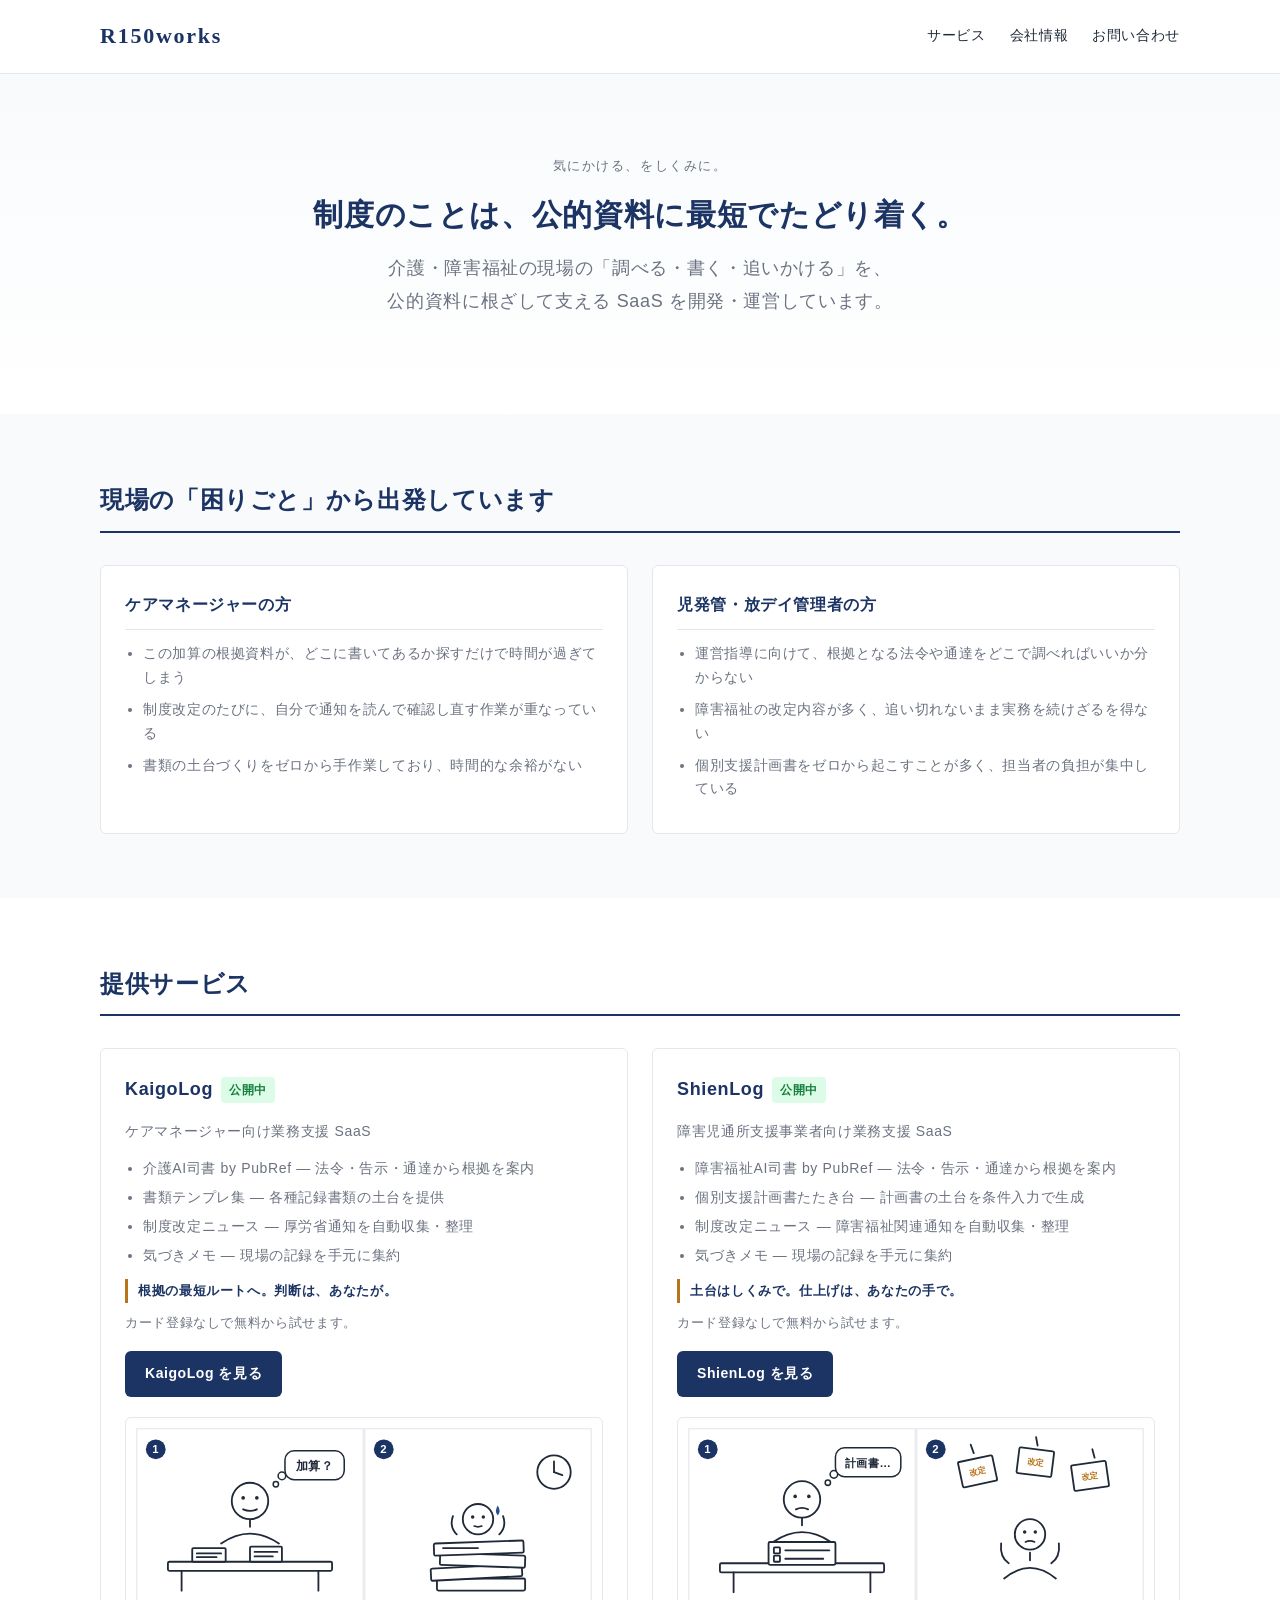
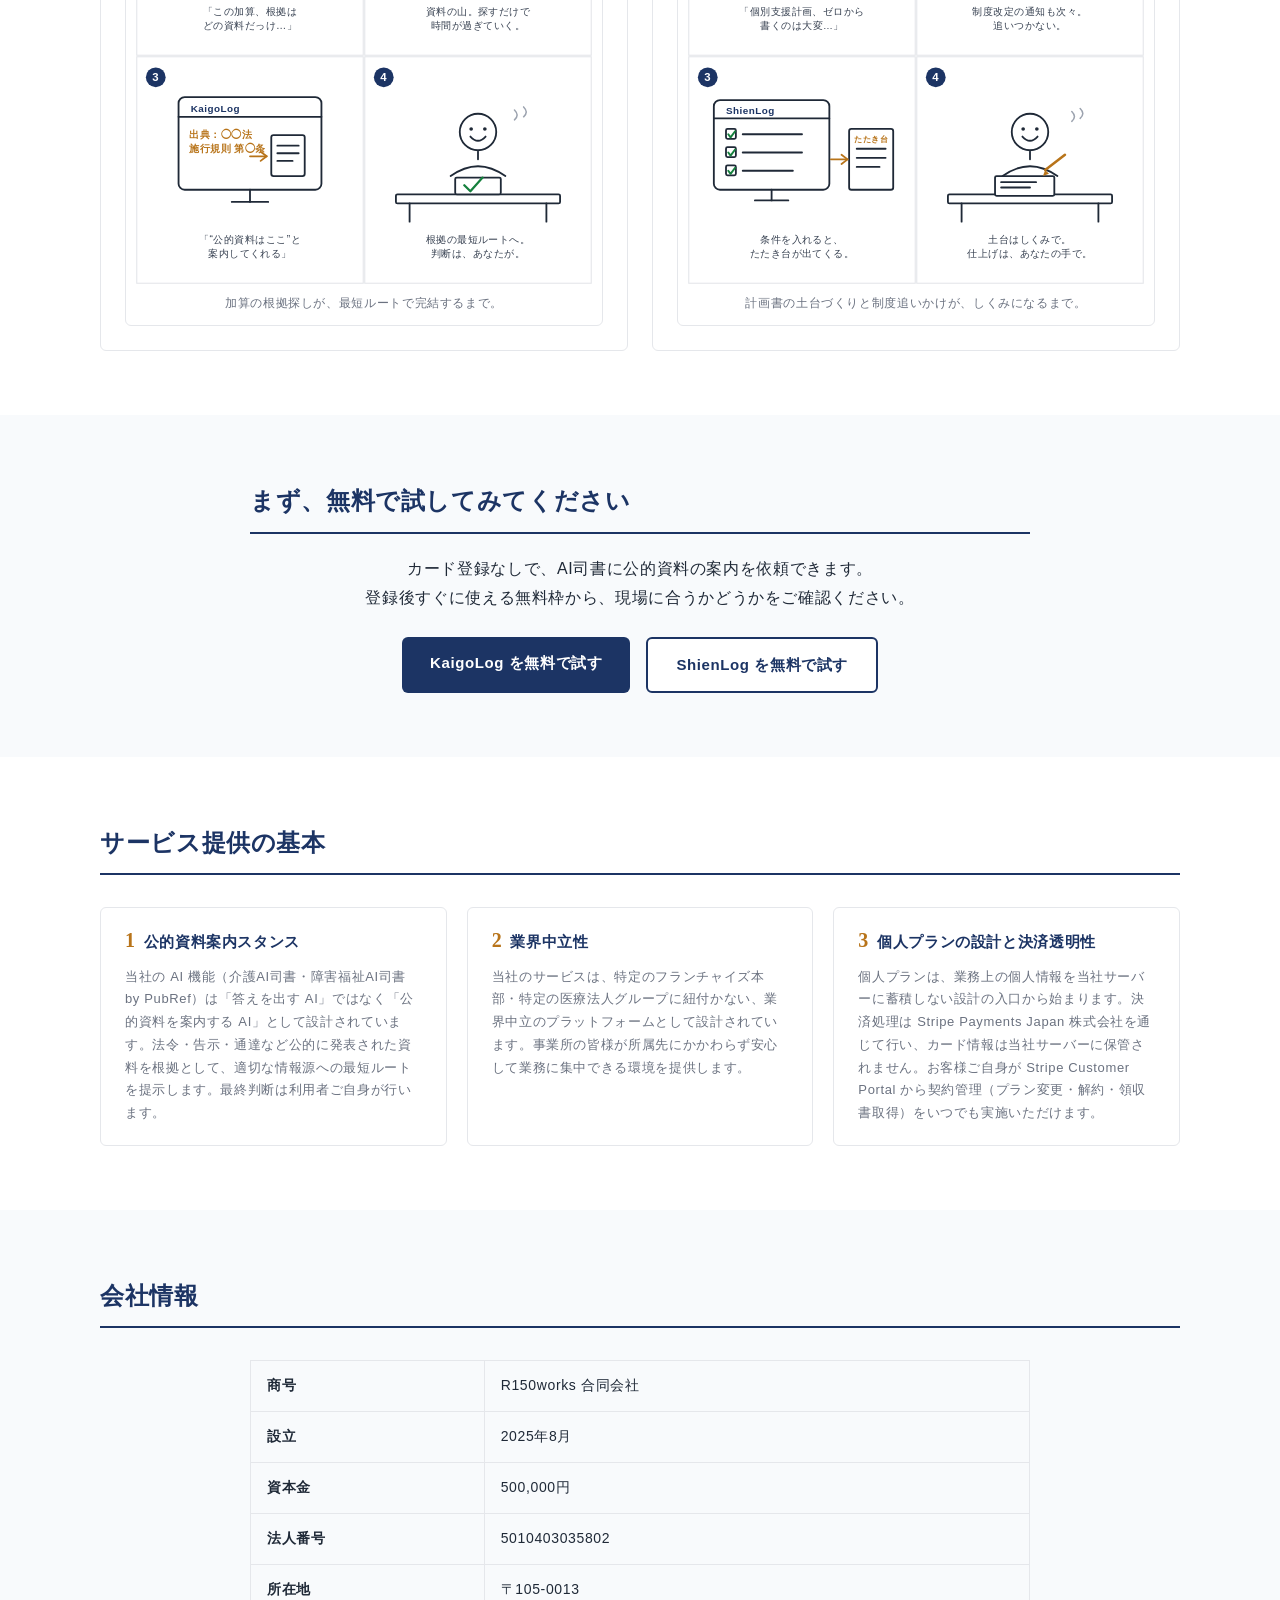
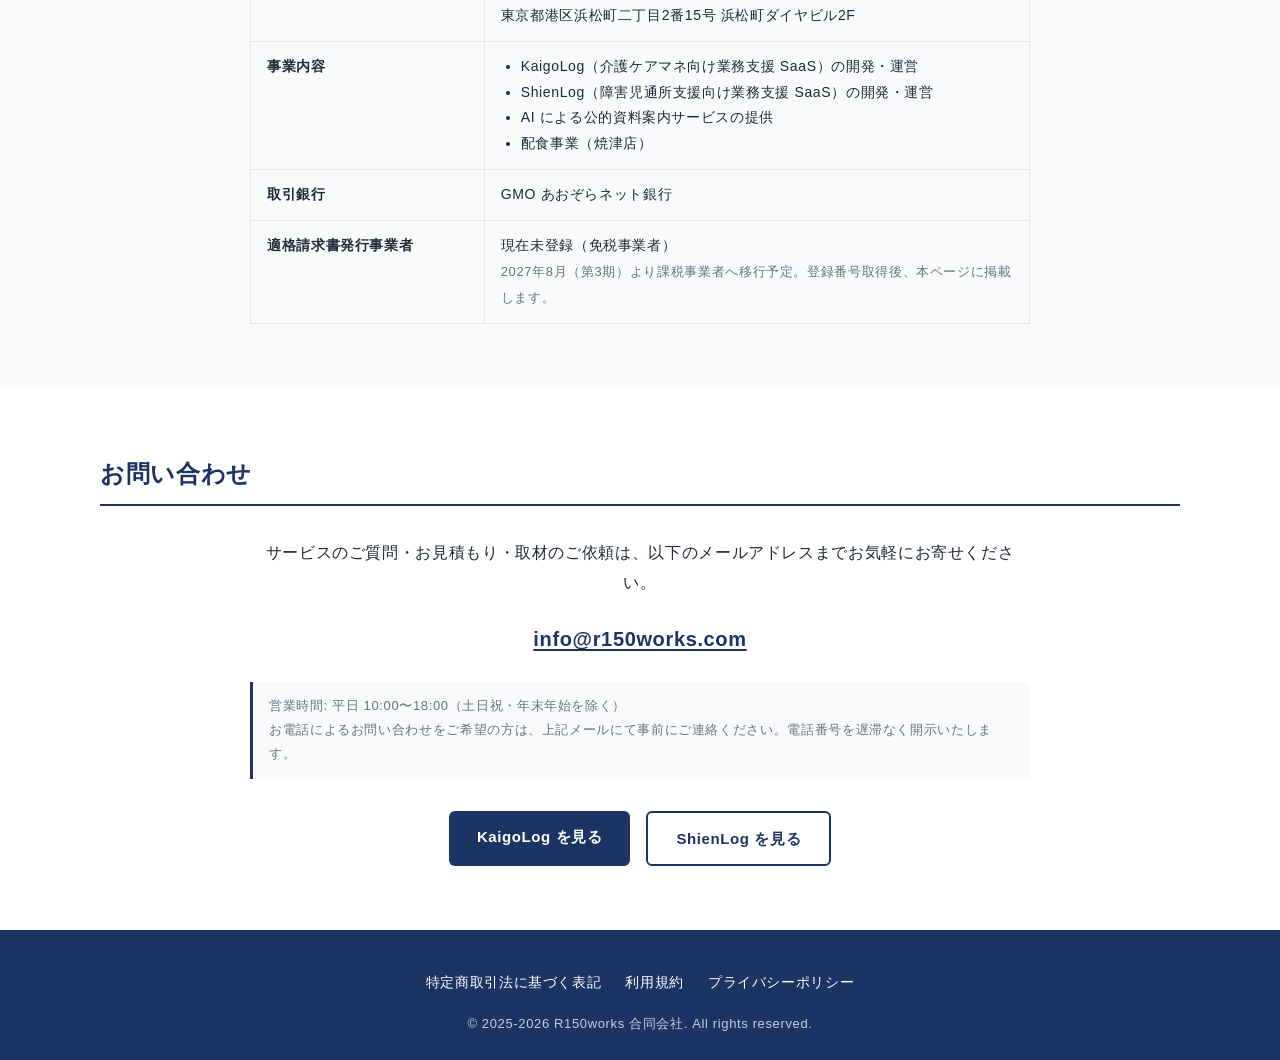
==== index.html @ a540d9c2 "特商法/会社概要から代表者個人名を削除・省略規定に置換 - tokushoho.html: 代表者を「請求により遅滞なく開示」に置換、noindex追加 - index.html: 会社概要の代表者行" ====
<!DOCTYPE html>
<html lang="ja">
<head>
<meta charset="UTF-8" />
<meta name="viewport" content="width=device-width, initial-scale=1.0" />
<title>R150works 合同会社 — 介護・障害福祉の現場を支える SaaS</title>
<meta name="description" content="R150works 合同会社は、ケアマネージャー向け KaigoLog・障害児通所支援向け ShienLog を開発・運営します。公的資料案内 AI 司書・書類テンプレ・制度改定キュレーションを現場に提供します。" />
<link rel="stylesheet" href="assets/style.css" />
<style>
  /* ヒーロー追記 */
  .hero-tagline {
    font-size: 13px;
    letter-spacing: 0.12em;
    color: var(--color-text-muted);
    margin: 0 0 16px;
    text-transform: none;
  }

  .hero h1 {
    font-size: 30px;
  }

  /* ターゲット課題グリッド */
  .pain-grid {
    display: grid;
    grid-template-columns: repeat(auto-fit, minmax(280px, 1fr));
    gap: 24px;
    margin-top: 8px;
  }

  .pain-card {
    background: var(--color-bg);
    border: 1px solid var(--color-border);
    border-radius: var(--radius);
    padding: 24px;
  }

  .pain-card h3 {
    font-size: 16px;
    color: var(--color-primary);
    margin: 0 0 12px;
    border-bottom: 1px solid var(--color-border);
    padding-bottom: 10px;
  }

  .pain-card ul {
    margin: 0;
    padding-left: 18px;
    font-size: 14px;
    color: var(--color-text-muted);
  }

  .pain-card ul li {
    margin: 8px 0;
    line-height: 1.7;
  }

  /* 製品カード内 機能リスト */
  .product-card .feature-list {
    margin: 12px 0 8px;
    padding-left: 18px;
    font-size: 14px;
    color: var(--color-text-muted);
  }

  .product-card .feature-list li {
    margin: 6px 0;
    line-height: 1.65;
  }

  .product-card .product-tagline {
    font-size: 13px;
    color: var(--color-primary);
    font-weight: 600;
    margin: 12px 0 8px;
    border-left: 3px solid var(--color-accent);
    padding-left: 10px;
  }

  .product-card .free-note {
    font-size: 13px;
    color: var(--color-text-muted);
    margin: 8px 0 16px;
  }

  .product-btn {
    display: inline-block;
    background: var(--color-primary);
    color: #ffffff;
    text-decoration: none;
    padding: 10px 20px;
    border-radius: var(--radius);
    font-size: 14px;
    font-weight: 600;
    letter-spacing: 0.04em;
    transition: background 0.2s;
  }

  .product-btn:hover {
    background: var(--color-primary-light);
    color: #ffffff;
  }

  /* 4コマ枠 */
  .comic {
    margin: 20px 0 0;
    padding: 10px;
    border: 1px solid var(--color-border);
    border-radius: var(--radius);
    background: #fff;
  }

  .comic svg {
    display: block;
    width: 100%;
    height: auto;
  }

  .comic figcaption {
    font-size: 12px;
    color: var(--color-text-muted);
    text-align: center;
    padding: 10px 8px 2px;
    line-height: 1.6;
  }

  /* 無料導線セクション */
  .cta-box {
    max-width: var(--max-width-text);
    margin: 0 auto;
    text-align: center;
  }

  .cta-box p {
    font-size: 16px;
    margin: 0 0 24px;
  }

  .cta-btn-group {
    display: flex;
    gap: 16px;
    justify-content: center;
    flex-wrap: wrap;
  }

  .cta-btn {
    display: inline-block;
    background: var(--color-primary);
    color: #ffffff;
    text-decoration: none;
    padding: 12px 28px;
    border-radius: var(--radius);
    font-size: 15px;
    font-weight: 600;
    letter-spacing: 0.04em;
    transition: background 0.2s;
  }

  .cta-btn:hover {
    background: var(--color-primary-light);
    color: #ffffff;
  }

  .cta-btn.secondary {
    background: var(--color-bg);
    color: var(--color-primary);
    border: 2px solid var(--color-primary);
  }

  .cta-btn.secondary:hover {
    background: var(--color-bg-soft);
    color: var(--color-primary);
  }

  /* 3つの約束 */
  .promise-grid {
    display: grid;
    grid-template-columns: repeat(auto-fit, minmax(260px, 1fr));
    gap: 20px;
    max-width: var(--max-width);
    margin: 0 auto;
  }

  .promise-item {
    background: var(--color-bg);
    border: 1px solid var(--color-border);
    border-radius: var(--radius);
    padding: 20px 24px;
  }

  .promise-item h3 {
    font-size: 15px;
    color: var(--color-primary);
    margin: 0 0 10px;
    display: flex;
    align-items: baseline;
    gap: 8px;
  }

  .promise-num {
    font-size: 20px;
    font-weight: 700;
    color: var(--color-accent);
    font-family: Georgia, serif;
    line-height: 1;
  }

  .promise-item p {
    font-size: 13px;
    color: var(--color-text-muted);
    margin: 0;
    line-height: 1.75;
  }

  /* お問い合わせ末尾ボタン */
  .contact-footer-btns {
    margin-top: 32px;
    display: flex;
    gap: 16px;
    justify-content: center;
    flex-wrap: wrap;
  }

  @media (max-width: 640px) {
    .hero h1 { font-size: 22px; }
    .cta-btn-group { flex-direction: column; align-items: center; }
    .contact-footer-btns { flex-direction: column; align-items: center; }
  }
</style>
</head>
<body>

<header class="site-header">
  <div class="site-header-inner">
    <a href="/" class="site-logo">R150works</a>
    <nav class="site-nav">
      <a href="#products">サービス</a>
      <a href="#company">会社情報</a>
      <a href="#contact">お問い合わせ</a>
    </nav>
  </div>
</header>

<!-- 1. ヒーロー -->
<section class="hero">
  <div class="hero-inner">
    <p class="hero-tagline">気にかける、をしくみに。</p>
    <h1>制度のことは、公的資料に最短でたどり着く。</h1>
    <p class="lead">
      介護・障害福祉の現場の「調べる・書く・追いかける」を、<br>
      公的資料に根ざして支える SaaS を開発・運営しています。
    </p>
  </div>
</section>

<!-- 2. 誰の・何の困りごとか -->
<section class="section section-soft">
  <div class="section-inner">
    <h2>現場の「困りごと」から出発しています</h2>
    <div class="pain-grid">

      <div class="pain-card">
        <h3>ケアマネージャーの方</h3>
        <ul>
          <li>この加算の根拠資料が、どこに書いてあるか探すだけで時間が過ぎてしまう</li>
          <li>制度改定のたびに、自分で通知を読んで確認し直す作業が重なっている</li>
          <li>書類の土台づくりをゼロから手作業しており、時間的な余裕がない</li>
        </ul>
      </div>

      <div class="pain-card">
        <h3>児発管・放デイ管理者の方</h3>
        <ul>
          <li>運営指導に向けて、根拠となる法令や通達をどこで調べればいいか分からない</li>
          <li>障害福祉の改定内容が多く、追い切れないまま実務を続けざるを得ない</li>
          <li>個別支援計画書をゼロから起こすことが多く、担当者の負担が集中している</li>
        </ul>
      </div>

    </div>
  </div>
</section>

<!-- 3. 製品 2 枚 -->
<section id="products" class="section">
  <div class="section-inner">
    <h2>提供サービス</h2>
    <div class="product-grid">

      <!-- KaigoLog -->
      <div class="product-card">
        <h3>
          KaigoLog
          <span class="product-status live">公開中</span>
        </h3>
        <p style="margin: 4px 0 8px; font-size: 14px; color: var(--color-text-muted);">ケアマネージャー向け業務支援 SaaS</p>
        <ul class="feature-list">
          <li>介護AI司書 by PubRef — 法令・告示・通達から根拠を案内</li>
          <li>書類テンプレ集 — 各種記録書類の土台を提供</li>
          <li>制度改定ニュース — 厚労省通知を自動収集・整理</li>
          <li>気づきメモ — 現場の記録を手元に集約</li>
        </ul>
        <p class="product-tagline">根拠の最短ルートへ。判断は、あなたが。</p>
        <p class="free-note">カード登録なしで無料から試せます。</p>
        <a href="https://kaigolog.net/" class="product-btn">KaigoLog を見る</a>

        <!-- 4コマ枠（KaigoLog） -->
        <figure class="comic" id="comic-kaigolog" aria-label="KaigoLogでケアマネの困りごとが解決する4コマ漫画">
          <svg viewBox="0 0 600 600" width="100%" xmlns="http://www.w3.org/2000/svg" role="img" aria-label="KaigoLog 4コマ漫画" font-family="'Noto Sans JP',-apple-system,sans-serif">
            <rect x="0" y="0" width="600" height="600" fill="#ffffff"/>
            <g stroke="#e5e7eb" stroke-width="1.5" fill="none">
              <rect x="1" y="1" width="298" height="298"/><rect x="301" y="1" width="298" height="298"/>
              <rect x="1" y="301" width="298" height="298"/><rect x="301" y="301" width="298" height="298"/>
            </g>
            <!-- (1) 困りごと -->
            <g transform="translate(0,0)">
              <circle cx="26" cy="28" r="13" fill="#1c3464"/><text x="26" y="33" text-anchor="middle" fill="#fff" font-size="15" font-weight="700">1</text>
              <g stroke="#1f2937" stroke-width="2.4" fill="none" stroke-linecap="round" stroke-linejoin="round">
                <path d="M112 152 Q150 126 188 152"/><line x1="150" y1="120" x2="150" y2="130"/>
                <rect x="42" y="176" width="216" height="12" rx="2" fill="#fff"/>
                <line x1="60" y1="188" x2="60" y2="214"/><line x1="240" y1="188" x2="240" y2="214"/>
                <rect x="74" y="158" width="44" height="18" rx="1.5" fill="#fff"/><line x1="80" y1="165" x2="112" y2="165"/><line x1="80" y1="170" x2="106" y2="170"/>
                <rect x="150" y="156" width="42" height="20" rx="1.5" fill="#fff"/><line x1="156" y1="163" x2="186" y2="163"/><line x1="156" y1="169" x2="180" y2="169"/>
                <circle cx="150" cy="96" r="24" fill="#fff"/><path d="M141 107 q9 4 18 0"/>
              </g>
              <circle cx="141" cy="92" r="2.4" fill="#1f2937"/><circle cx="159" cy="92" r="2.4" fill="#1f2937"/>
              <g stroke="#1f2937" stroke-width="2" fill="#fff" stroke-linejoin="round">
                <circle cx="184" cy="74" r="3.5"/><circle cx="192" cy="63" r="5"/><rect x="196" y="30" width="78" height="38" rx="12"/>
              </g>
              <text x="235" y="55" text-anchor="middle" fill="#1f2937" font-size="16" font-weight="700">加算？</text>
              <text text-anchor="middle" fill="#374151" font-size="13.5"><tspan x="150" y="246">「この加算、根拠は</tspan><tspan x="150" y="265">どの資料だっけ…」</tspan></text>
            </g>
            <!-- (2) 詰まる -->
            <g transform="translate(300,0)">
              <circle cx="26" cy="28" r="13" fill="#1c3464"/><text x="26" y="33" text-anchor="middle" fill="#fff" font-size="15" font-weight="700">2</text>
              <g stroke="#1f2937" stroke-width="2.4" fill="none" stroke-linecap="round" stroke-linejoin="round">
                <rect x="96" y="198" width="116" height="16" rx="2" fill="#fff"/>
                <rect x="88" y="182" width="120" height="16" rx="2" fill="#fff" transform="rotate(-3 148 190)"/>
                <rect x="100" y="166" width="112" height="16" rx="2" fill="#fff" transform="rotate(2 156 174)"/>
                <rect x="92" y="150" width="118" height="16" rx="2" fill="#fff" transform="rotate(-2 151 158)"/>
                <line x1="104" y1="158" x2="150" y2="158"/>
                <circle cx="150" cy="120" r="20" fill="#fff"/>
                <path d="M122 140 q-10 -10 -5 -24"/><path d="M178 140 q10 -10 5 -24"/>
                <circle cx="250" cy="58" r="22" fill="#fff"/><line x1="250" y1="58" x2="250" y2="44"/><line x1="250" y1="58" x2="261" y2="62"/>
              </g>
              <circle cx="143" cy="117" r="2.3" fill="#1f2937"/><circle cx="157" cy="117" r="2.3" fill="#1f2937"/>
              <path d="M145 129 q5 2 10 0" stroke="#1f2937" stroke-width="2.2" fill="none" stroke-linecap="round"/>
              <path d="M176 102 q5 8 0 13 q-5 -5 0 -13 Z" fill="#2a4d8f"/>
              <text text-anchor="middle" fill="#374151" font-size="13.5"><tspan x="150" y="246">資料の山。探すだけで</tspan><tspan x="150" y="265">時間が過ぎていく。</tspan></text>
            </g>
            <!-- (3) 使う -->
            <g transform="translate(0,300)">
              <circle cx="26" cy="28" r="13" fill="#1c3464"/><text x="26" y="33" text-anchor="middle" fill="#fff" font-size="15" font-weight="700">3</text>
              <g stroke="#1f2937" stroke-width="2.4" fill="none" stroke-linecap="round" stroke-linejoin="round">
                <rect x="56" y="54" width="188" height="122" rx="8" fill="#fff"/>
                <line x1="56" y1="80" x2="244" y2="80"/>
                <line x1="150" y1="176" x2="150" y2="192"/><line x1="126" y1="192" x2="174" y2="192"/>
                <rect x="178" y="104" width="44" height="54" rx="3" fill="#fff"/><line x1="186" y1="118" x2="214" y2="118"/><line x1="186" y1="128" x2="214" y2="128"/><line x1="186" y1="138" x2="206" y2="138"/>
              </g>
              <text x="72" y="74" fill="#1c3464" font-size="13" font-weight="700">KaigoLog</text>
              <text x="70" y="108" fill="#b8741a" font-size="12.5" font-weight="600">出典：◯◯法</text>
              <text x="70" y="126" fill="#b8741a" font-size="12.5" font-weight="600">施行規則 第◯条</text>
              <path d="M150 132 H172" stroke="#b8741a" stroke-width="2.4" fill="none" stroke-linecap="round"/><path d="M164 126 l8 6 l-8 6" stroke="#b8741a" stroke-width="2.4" fill="none" stroke-linecap="round" stroke-linejoin="round"/>
              <text text-anchor="middle" fill="#374151" font-size="13.5"><tspan x="150" y="246">「“公的資料はここ”と</tspan><tspan x="150" y="265">案内してくれる」</tspan></text>
            </g>
            <!-- (4) 楽になる -->
            <g transform="translate(300,300)">
              <circle cx="26" cy="28" r="13" fill="#1c3464"/><text x="26" y="33" text-anchor="middle" fill="#fff" font-size="15" font-weight="700">4</text>
              <g stroke="#1f2937" stroke-width="2.4" fill="none" stroke-linecap="round" stroke-linejoin="round">
                <path d="M114 158 Q150 132 186 158"/><line x1="150" y1="126" x2="150" y2="136"/>
                <rect x="42" y="182" width="216" height="12" rx="2" fill="#fff"/>
                <line x1="60" y1="194" x2="60" y2="218"/><line x1="240" y1="194" x2="240" y2="218"/>
                <rect x="120" y="160" width="60" height="22" rx="2" fill="#fff"/>
                <circle cx="150" cy="100" r="24" fill="#fff"/><path d="M140 106 q10 11 20 0"/>
              </g>
              <circle cx="141" cy="96" r="2.4" fill="#1f2937"/><circle cx="159" cy="96" r="2.4" fill="#1f2937"/>
              <path d="M132 170 l8 8 l16 -18" stroke="#15803d" stroke-width="3" fill="none" stroke-linecap="round" stroke-linejoin="round"/>
              <path d="M198 84 q7 -6 0 -13" stroke="#9ca3af" stroke-width="2" fill="none" stroke-linecap="round"/><path d="M210 80 q7 -6 0 -13" stroke="#9ca3af" stroke-width="2" fill="none" stroke-linecap="round"/>
              <text text-anchor="middle" fill="#374151" font-size="13.5"><tspan x="150" y="246">根拠の最短ルートへ。</tspan><tspan x="150" y="265">判断は、あなたが。</tspan></text>
            </g>
          </svg>
          <figcaption>加算の根拠探しが、最短ルートで完結するまで。</figcaption>
        </figure>
      </div>

      <!-- ShienLog -->
      <div class="product-card">
        <h3>
          ShienLog
          <span class="product-status live">公開中</span>
        </h3>
        <p style="margin: 4px 0 8px; font-size: 14px; color: var(--color-text-muted);">障害児通所支援事業者向け業務支援 SaaS</p>
        <ul class="feature-list">
          <li>障害福祉AI司書 by PubRef — 法令・告示・通達から根拠を案内</li>
          <li>個別支援計画書たたき台 — 計画書の土台を条件入力で生成</li>
          <li>制度改定ニュース — 障害福祉関連通知を自動収集・整理</li>
          <li>気づきメモ — 現場の記録を手元に集約</li>
        </ul>
        <p class="product-tagline">土台はしくみで。仕上げは、あなたの手で。</p>
        <p class="free-note">カード登録なしで無料から試せます。</p>
        <a href="https://shienlog.com/" class="product-btn">ShienLog を見る</a>

        <!-- 4コマ枠（ShienLog） -->
        <figure class="comic" id="comic-shienlog" aria-label="ShienLogで児発管の困りごとが解決する4コマ漫画">
          <svg viewBox="0 0 600 600" width="100%" xmlns="http://www.w3.org/2000/svg" role="img" aria-label="ShienLog 4コマ漫画" font-family="'Noto Sans JP',-apple-system,sans-serif">
            <rect x="0" y="0" width="600" height="600" fill="#ffffff"/>
            <g stroke="#e5e7eb" stroke-width="1.5" fill="none">
              <rect x="1" y="1" width="298" height="298"/><rect x="301" y="1" width="298" height="298"/>
              <rect x="1" y="301" width="298" height="298"/><rect x="301" y="301" width="298" height="298"/>
            </g>
            <!-- (1) 困りごと -->
            <g transform="translate(0,0)">
              <circle cx="26" cy="28" r="13" fill="#1c3464"/><text x="26" y="33" text-anchor="middle" fill="#fff" font-size="15" font-weight="700">1</text>
              <g stroke="#1f2937" stroke-width="2.4" fill="none" stroke-linecap="round" stroke-linejoin="round">
                <path d="M112 150 Q150 124 188 150"/><line x1="150" y1="118" x2="150" y2="128"/>
                <rect x="42" y="178" width="216" height="12" rx="2" fill="#fff"/>
                <line x1="60" y1="190" x2="60" y2="216"/><line x1="240" y1="190" x2="240" y2="216"/>
                <rect x="106" y="150" width="88" height="30" rx="2" fill="#fff"/>
                <rect x="113" y="157" width="8" height="8" rx="1"/><line x1="128" y1="161" x2="186" y2="161"/>
                <rect x="113" y="168" width="8" height="8" rx="1"/><line x1="128" y1="172" x2="178" y2="172"/>
                <circle cx="150" cy="94" r="24" fill="#fff"/><path d="M142 107 q8 -4 16 0"/>
              </g>
              <circle cx="141" cy="90" r="2.4" fill="#1f2937"/><circle cx="159" cy="90" r="2.4" fill="#1f2937"/>
              <g stroke="#1f2937" stroke-width="2" fill="#fff" stroke-linejoin="round">
                <circle cx="184" cy="72" r="3.5"/><circle cx="192" cy="61" r="5"/><rect x="194" y="26" width="86" height="38" rx="12"/>
              </g>
              <text x="237" y="51" text-anchor="middle" fill="#1f2937" font-size="15" font-weight="700">計画書…</text>
              <text text-anchor="middle" fill="#374151" font-size="13"><tspan x="150" y="246">「個別支援計画、ゼロから</tspan><tspan x="150" y="265">書くのは大変…」</tspan></text>
            </g>
            <!-- (2) 詰まる -->
            <g transform="translate(300,0)">
              <circle cx="26" cy="28" r="13" fill="#1c3464"/><text x="26" y="33" text-anchor="middle" fill="#fff" font-size="15" font-weight="700">2</text>
              <g stroke="#1f2937" stroke-width="2.4" fill="none" stroke-linecap="round" stroke-linejoin="round">
                <path d="M116 198 Q150 170 184 198"/><line x1="150" y1="164" x2="150" y2="174"/>
                <circle cx="150" cy="140" r="20" fill="#fff"/>
                <path d="M122 178 q-12 -8 -10 -26"/><path d="M178 178 q12 -8 10 -26"/>
                <g fill="#fff">
                  <rect x="58" y="40" width="46" height="34" rx="2" transform="rotate(-12 81 57)"/>
                  <rect x="134" y="28" width="46" height="34" rx="2" transform="rotate(7 157 45)"/>
                  <rect x="206" y="46" width="46" height="34" rx="2" transform="rotate(-8 229 63)"/>
                </g>
                <line x1="72" y1="22" x2="76" y2="33"/><line x1="158" y1="12" x2="160" y2="23"/><line x1="232" y1="28" x2="235" y2="39"/>
              </g>
              <circle cx="143" cy="137" r="2.3" fill="#1f2937"/><circle cx="157" cy="137" r="2.3" fill="#1f2937"/>
              <path d="M144 150 q6 -3 12 0" stroke="#1f2937" stroke-width="2.2" fill="none" stroke-linecap="round"/>
              <text x="81" y="61" text-anchor="middle" fill="#b8741a" font-size="11" font-weight="700" transform="rotate(-12 81 57)">改定</text>
              <text x="157" y="49" text-anchor="middle" fill="#b8741a" font-size="11" font-weight="700" transform="rotate(7 157 45)">改定</text>
              <text x="229" y="67" text-anchor="middle" fill="#b8741a" font-size="11" font-weight="700" transform="rotate(-8 229 63)">改定</text>
              <text text-anchor="middle" fill="#374151" font-size="13"><tspan x="150" y="246">制度改定の通知も次々。</tspan><tspan x="150" y="265">追いつかない。</tspan></text>
            </g>
            <!-- (3) 使う -->
            <g transform="translate(0,300)">
              <circle cx="26" cy="28" r="13" fill="#1c3464"/><text x="26" y="33" text-anchor="middle" fill="#fff" font-size="15" font-weight="700">3</text>
              <g stroke="#1f2937" stroke-width="2.4" fill="none" stroke-linecap="round" stroke-linejoin="round">
                <rect x="34" y="58" width="152" height="118" rx="8" fill="#fff"/>
                <line x1="34" y1="82" x2="186" y2="82"/>
                <line x1="110" y1="176" x2="110" y2="190"/><line x1="88" y1="190" x2="132" y2="190"/>
                <rect x="50" y="96" width="13" height="13" rx="2"/><line x1="72" y1="103" x2="150" y2="103"/>
                <rect x="50" y="120" width="13" height="13" rx="2"/><line x1="72" y1="127" x2="150" y2="127"/>
                <rect x="50" y="144" width="13" height="13" rx="2"/><line x1="72" y1="151" x2="138" y2="151"/>
                <rect x="212" y="96" width="58" height="80" rx="3" fill="#fff"/><line x1="222" y1="122" x2="260" y2="122"/><line x1="222" y1="134" x2="260" y2="134"/><line x1="222" y1="146" x2="252" y2="146"/>
              </g>
              <path d="M53 103 l3 4 l6 -8" stroke="#15803d" stroke-width="2.6" fill="none" stroke-linecap="round" stroke-linejoin="round"/>
              <path d="M53 127 l3 4 l6 -8" stroke="#15803d" stroke-width="2.6" fill="none" stroke-linecap="round" stroke-linejoin="round"/>
              <path d="M53 151 l3 4 l6 -8" stroke="#15803d" stroke-width="2.6" fill="none" stroke-linecap="round" stroke-linejoin="round"/>
              <text x="50" y="76" fill="#1c3464" font-size="13" font-weight="700">ShienLog</text>
              <path d="M188 136 H210" stroke="#b8741a" stroke-width="2.4" fill="none" stroke-linecap="round"/><path d="M202 130 l8 6 l-8 6" stroke="#b8741a" stroke-width="2.4" fill="none" stroke-linecap="round" stroke-linejoin="round"/>
              <text x="241" y="113" text-anchor="middle" fill="#b8741a" font-size="11" font-weight="700">たたき台</text>
              <text text-anchor="middle" fill="#374151" font-size="13"><tspan x="150" y="246">条件を入れると、</tspan><tspan x="150" y="265">たたき台が出てくる。</tspan></text>
            </g>
            <!-- (4) 楽になる -->
            <g transform="translate(300,300)">
              <circle cx="26" cy="28" r="13" fill="#1c3464"/><text x="26" y="33" text-anchor="middle" fill="#fff" font-size="15" font-weight="700">4</text>
              <g stroke="#1f2937" stroke-width="2.4" fill="none" stroke-linecap="round" stroke-linejoin="round">
                <path d="M114 158 Q150 132 186 158"/><line x1="150" y1="126" x2="150" y2="136"/>
                <rect x="42" y="182" width="216" height="12" rx="2" fill="#fff"/>
                <line x1="60" y1="194" x2="60" y2="218"/><line x1="240" y1="194" x2="240" y2="218"/>
                <rect x="104" y="158" width="78" height="26" rx="2" fill="#fff"/><line x1="112" y1="166" x2="158" y2="166"/><line x1="112" y1="173" x2="150" y2="173"/>
                <circle cx="150" cy="100" r="24" fill="#fff"/><path d="M140 106 q10 11 20 0"/>
              </g>
              <circle cx="141" cy="96" r="2.4" fill="#1f2937"/><circle cx="159" cy="96" r="2.4" fill="#1f2937"/>
              <path d="M170 150 L196 130" stroke="#b8741a" stroke-width="3.4" fill="none" stroke-linecap="round"/><path d="M170 150 l-3 8 l8 -3 z" fill="#b8741a"/>
              <path d="M205 86 q7 -6 0 -13" stroke="#9ca3af" stroke-width="2" fill="none" stroke-linecap="round"/><path d="M216 82 q7 -6 0 -13" stroke="#9ca3af" stroke-width="2" fill="none" stroke-linecap="round"/>
              <text text-anchor="middle" fill="#374151" font-size="13"><tspan x="150" y="246">土台はしくみで。</tspan><tspan x="150" y="265">仕上げは、あなたの手で。</tspan></text>
            </g>
          </svg>
          <figcaption>計画書の土台づくりと制度追いかけが、しくみになるまで。</figcaption>
        </figure>
      </div>

    </div>
  </div>
</section>

<!-- 5. 無料で始められる導線 -->
<section class="section section-soft">
  <div class="section-inner">
    <div class="cta-box">
      <h2 style="border-bottom: 2px solid var(--color-primary); padding-bottom: 8px; margin: 0 0 20px; font-size: 24px; color: var(--color-primary); text-align: left;">まず、無料で試してみてください</h2>
      <p>
        カード登録なしで、AI司書に公的資料の案内を依頼できます。<br>
        登録後すぐに使える無料枠から、現場に合うかどうかをご確認ください。
      </p>
      <div class="cta-btn-group">
        <a href="https://kaigolog.net/" class="cta-btn">KaigoLog を無料で試す</a>
        <a href="https://shienlog.com/" class="cta-btn secondary">ShienLog を無料で試す</a>
      </div>
    </div>
  </div>
</section>

<!-- 6. 3つの約束 -->
<section class="section">
  <div class="section-inner">
    <h2>サービス提供の基本</h2>
    <div class="promise-grid">

      <div class="promise-item">
        <h3>
          <span class="promise-num">1</span>
          公的資料案内スタンス
        </h3>
        <p>
          当社の AI 機能（介護AI司書・障害福祉AI司書 by PubRef）は「答えを出す AI」ではなく「公的資料を案内する AI」として設計されています。法令・告示・通達など公的に発表された資料を根拠として、適切な情報源への最短ルートを提示します。最終判断は利用者ご自身が行います。
        </p>
      </div>

      <div class="promise-item">
        <h3>
          <span class="promise-num">2</span>
          業界中立性
        </h3>
        <p>
          当社のサービスは、特定のフランチャイズ本部・特定の医療法人グループに紐付かない、業界中立のプラットフォームとして設計されています。事業所の皆様が所属先にかかわらず安心して業務に集中できる環境を提供します。
        </p>
      </div>

      <div class="promise-item">
        <h3>
          <span class="promise-num">3</span>
          個人プランの設計と決済透明性
        </h3>
        <p>
          個人プランは、業務上の個人情報を当社サーバーに蓄積しない設計の入口から始まります。決済処理は Stripe Payments Japan 株式会社を通じて行い、カード情報は当社サーバーに保管されません。お客様ご自身が Stripe Customer Portal から契約管理（プラン変更・解約・領収書取得）をいつでも実施いただけます。
        </p>
      </div>

    </div>
  </div>
</section>

<!-- 7. 会社情報 -->
<section id="company" class="section section-soft">
  <div class="section-inner">
    <h2>会社情報</h2>
    <table class="info-table">
      <tr>
        <th>商号</th>
        <td>R150works 合同会社</td>
      </tr>

      <tr>
        <th>設立</th>
        <td>2025年8月</td>
      </tr>
      <tr>
        <th>資本金</th>
        <td>500,000円</td>
      </tr>
      <tr>
        <th>法人番号</th>
        <td>5010403035802</td>
      </tr>
      <tr>
        <th>所在地</th>
        <td>〒105-0013<br>東京都港区浜松町二丁目2番15号 浜松町ダイヤビル2F</td>
      </tr>
      <tr>
        <th>事業内容</th>
        <td>
          <ul style="margin: 0; padding-left: 20px;">
            <li>KaigoLog（介護ケアマネ向け業務支援 SaaS）の開発・運営</li>
            <li>ShienLog（障害児通所支援向け業務支援 SaaS）の開発・運営</li>
            <li>AI による公的資料案内サービスの提供</li>
            <li>配食事業（焼津店）</li>
          </ul>
        </td>
      </tr>
      <tr>
        <th>取引銀行</th>
        <td>GMO あおぞらネット銀行</td>
      </tr>
      <tr>
        <th>適格請求書発行事業者</th>
        <td>
          現在未登録（免税事業者）<br>
          <span style="font-size: 13px; color: var(--color-text-muted);">
            2027年8月（第3期）より課税事業者へ移行予定。登録番号取得後、本ページに掲載します。
          </span>
        </td>
      </tr>
    </table>
  </div>
</section>

<!-- お問い合わせ -->
<section id="contact" class="section">
  <div class="section-inner">
    <h2>お問い合わせ</h2>
    <div style="max-width: var(--max-width-text); margin: 0 auto; text-align: center;">
      <p>
        サービスのご質問・お見積もり・取材のご依頼は、以下のメールアドレスまでお気軽にお寄せください。
      </p>
      <p style="font-size: 20px; font-weight: 600; color: var(--color-primary); margin: 24px 0;">
        <a href="mailto:info@r150works.com">info@r150works.com</a>
      </p>
      <p class="note" style="text-align: left;">
        営業時間: 平日 10:00〜18:00（土日祝・年末年始を除く）<br>
        お電話によるお問い合わせをご希望の方は、上記メールにて事前にご連絡ください。電話番号を遅滞なく開示いたします。
      </p>

      <div class="contact-footer-btns">
        <a href="https://kaigolog.net/" class="cta-btn">KaigoLog を見る</a>
        <a href="https://shienlog.com/" class="cta-btn secondary">ShienLog を見る</a>
      </div>
    </div>
  </div>
</section>

<footer class="site-footer">
  <div class="site-footer-inner">
    <nav class="footer-nav">
      <a href="tokushoho.html">特定商取引法に基づく表記</a>
      <a href="terms.html">利用規約</a>
      <a href="privacy.html">プライバシーポリシー</a>
    </nav>
    <div class="copyright">
      &copy; 2025-2026 R150works 合同会社. All rights reserved.
    </div>
  </div>
</footer>

</body>
</html>
---- assets/style.css ----
/* R150works LP 共通スタイル */

:root {
  --color-primary: #1c3464;
  --color-primary-light: #2a4d8f;
  --color-accent: #b8741a;
  --color-text: #1f2937;
  --color-text-muted: #6b7280;
  --color-bg: #ffffff;
  --color-bg-soft: #f8fafc;
  --color-border: #e5e7eb;
  --color-success: #15803d;
  --color-warning: #b45309;
  --max-width: 1080px;
  --max-width-text: 780px;
  --radius: 6px;
}

* {
  box-sizing: border-box;
}

body {
  font-family: "Noto Sans JP", -apple-system, "Segoe UI", "Hiragino Sans", "Yu Gothic UI", sans-serif;
  margin: 0;
  padding: 0;
  color: var(--color-text);
  background: var(--color-bg);
  line-height: 1.85;
  letter-spacing: 0.04em;
  font-size: 16px;
}

a {
  color: var(--color-primary);
  text-decoration: underline;
  text-underline-offset: 3px;
}

a:hover {
  color: var(--color-primary-light);
}

/* ヘッダー */
.site-header {
  background: var(--color-bg);
  border-bottom: 1px solid var(--color-border);
  padding: 16px 24px;
  position: sticky;
  top: 0;
  z-index: 100;
}

.site-header-inner {
  max-width: var(--max-width);
  margin: 0 auto;
  display: flex;
  justify-content: space-between;
  align-items: center;
  gap: 24px;
}

.site-logo {
  font-family: Georgia, "Times New Roman", serif;
  font-size: 22px;
  font-weight: 700;
  color: var(--color-primary);
  text-decoration: none;
  letter-spacing: 0.08em;
}

.site-nav {
  display: flex;
  gap: 24px;
  font-size: 14px;
}

.site-nav a {
  color: var(--color-text);
  text-decoration: none;
}

.site-nav a:hover {
  color: var(--color-primary);
}

/* ヒーロー */
.hero {
  background: linear-gradient(180deg, var(--color-bg-soft) 0%, var(--color-bg) 100%);
  padding: 80px 24px 64px;
  text-align: center;
}

.hero-inner {
  max-width: var(--max-width-text);
  margin: 0 auto;
}

.hero h1 {
  font-size: 32px;
  color: var(--color-primary);
  margin: 0 0 16px;
  line-height: 1.4;
}

.hero .lead {
  font-size: 18px;
  color: var(--color-text-muted);
  margin: 0 0 32px;
}

/* セクション */
.section {
  padding: 64px 24px;
}

.section-soft {
  background: var(--color-bg-soft);
}

.section-inner {
  max-width: var(--max-width);
  margin: 0 auto;
}

.section h2 {
  font-size: 24px;
  color: var(--color-primary);
  border-bottom: 2px solid var(--color-primary);
  padding-bottom: 8px;
  margin: 0 0 32px;
}

.section h3 {
  font-size: 18px;
  color: var(--color-primary);
  margin: 24px 0 12px;
}

/* プロダクトグリッド */
.product-grid {
  display: grid;
  grid-template-columns: repeat(auto-fit, minmax(280px, 1fr));
  gap: 24px;
}

.product-card {
  background: var(--color-bg);
  border: 1px solid var(--color-border);
  border-radius: var(--radius);
  padding: 24px;
}

.product-card h3 {
  margin-top: 0;
  display: flex;
  align-items: center;
  gap: 8px;
}

.product-card .product-status {
  display: inline-block;
  font-size: 12px;
  padding: 2px 8px;
  border-radius: 4px;
  font-weight: 600;
}

.product-status.live {
  background: #dcfce7;
  color: var(--color-success);
}

.product-status.beta {
  background: #fef3c7;
  color: var(--color-warning);
}

.product-status.planned {
  background: #e0e7ff;
  color: #3730a3;
}

.product-card p {
  margin: 12px 0 16px;
  font-size: 14px;
  color: var(--color-text-muted);
}

.product-card a.product-link {
  font-size: 14px;
}

/* 会社情報テーブル */
.info-table {
  width: 100%;
  max-width: var(--max-width-text);
  margin: 0 auto;
  border-collapse: collapse;
  font-size: 14px;
}

.info-table th {
  text-align: left;
  padding: 12px 16px;
  background: var(--color-bg-soft);
  border: 1px solid var(--color-border);
  width: 30%;
  vertical-align: top;
  white-space: nowrap;
  font-weight: 600;
}

.info-table td {
  padding: 12px 16px;
  border: 1px solid var(--color-border);
}

/* 文書ページ用 */
.doc-page {
  max-width: var(--max-width-text);
  margin: 0 auto;
  padding: 48px 24px;
}

.doc-page h1 {
  font-size: 24px;
  color: var(--color-primary);
  border-bottom: 2px solid var(--color-primary);
  padding-bottom: 12px;
  margin: 0 0 32px;
}

.doc-page h2 {
  font-size: 18px;
  color: var(--color-primary);
  margin: 32px 0 12px;
}

.doc-page h3 {
  font-size: 16px;
  color: var(--color-text);
  margin: 24px 0 8px;
}

.doc-page table {
  width: 100%;
  border-collapse: collapse;
  margin: 16px 0;
  font-size: 14px;
}

.doc-page th {
  text-align: left;
  padding: 8px 12px;
  background: var(--color-bg-soft);
  border: 1px solid var(--color-border);
  vertical-align: top;
}

.doc-page td {
  padding: 8px 12px;
  border: 1px solid var(--color-border);
}

.doc-page ol,
.doc-page ul {
  padding-left: 24px;
}

.doc-page li {
  margin: 8px 0;
}

.note {
  font-size: 13px;
  color: var(--color-text-muted);
  background: var(--color-bg-soft);
  padding: 12px 16px;
  border-left: 3px solid var(--color-primary);
  border-radius: 0 var(--radius) var(--radius) 0;
  margin: 16px 0;
}

/* フッター */
.site-footer {
  background: var(--color-primary);
  color: #ffffff;
  padding: 40px 24px 24px;
  text-align: center;
}

.site-footer-inner {
  max-width: var(--max-width);
  margin: 0 auto;
}

.site-footer .footer-nav {
  display: flex;
  justify-content: center;
  gap: 24px;
  margin-bottom: 16px;
  font-size: 14px;
  flex-wrap: wrap;
}

.site-footer .footer-nav a {
  color: #ffffff;
  text-decoration: none;
}

.site-footer .footer-nav a:hover {
  text-decoration: underline;
}

.site-footer .copyright {
  font-size: 13px;
  opacity: 0.75;
}

@media (max-width: 640px) {
  .hero h1 { font-size: 24px; }
  .hero .lead { font-size: 15px; }
  .section { padding: 48px 16px; }
  .section h2 { font-size: 20px; }
  .info-table th { width: 35%; font-size: 13px; }
  .doc-page { padding: 32px 16px; }
}
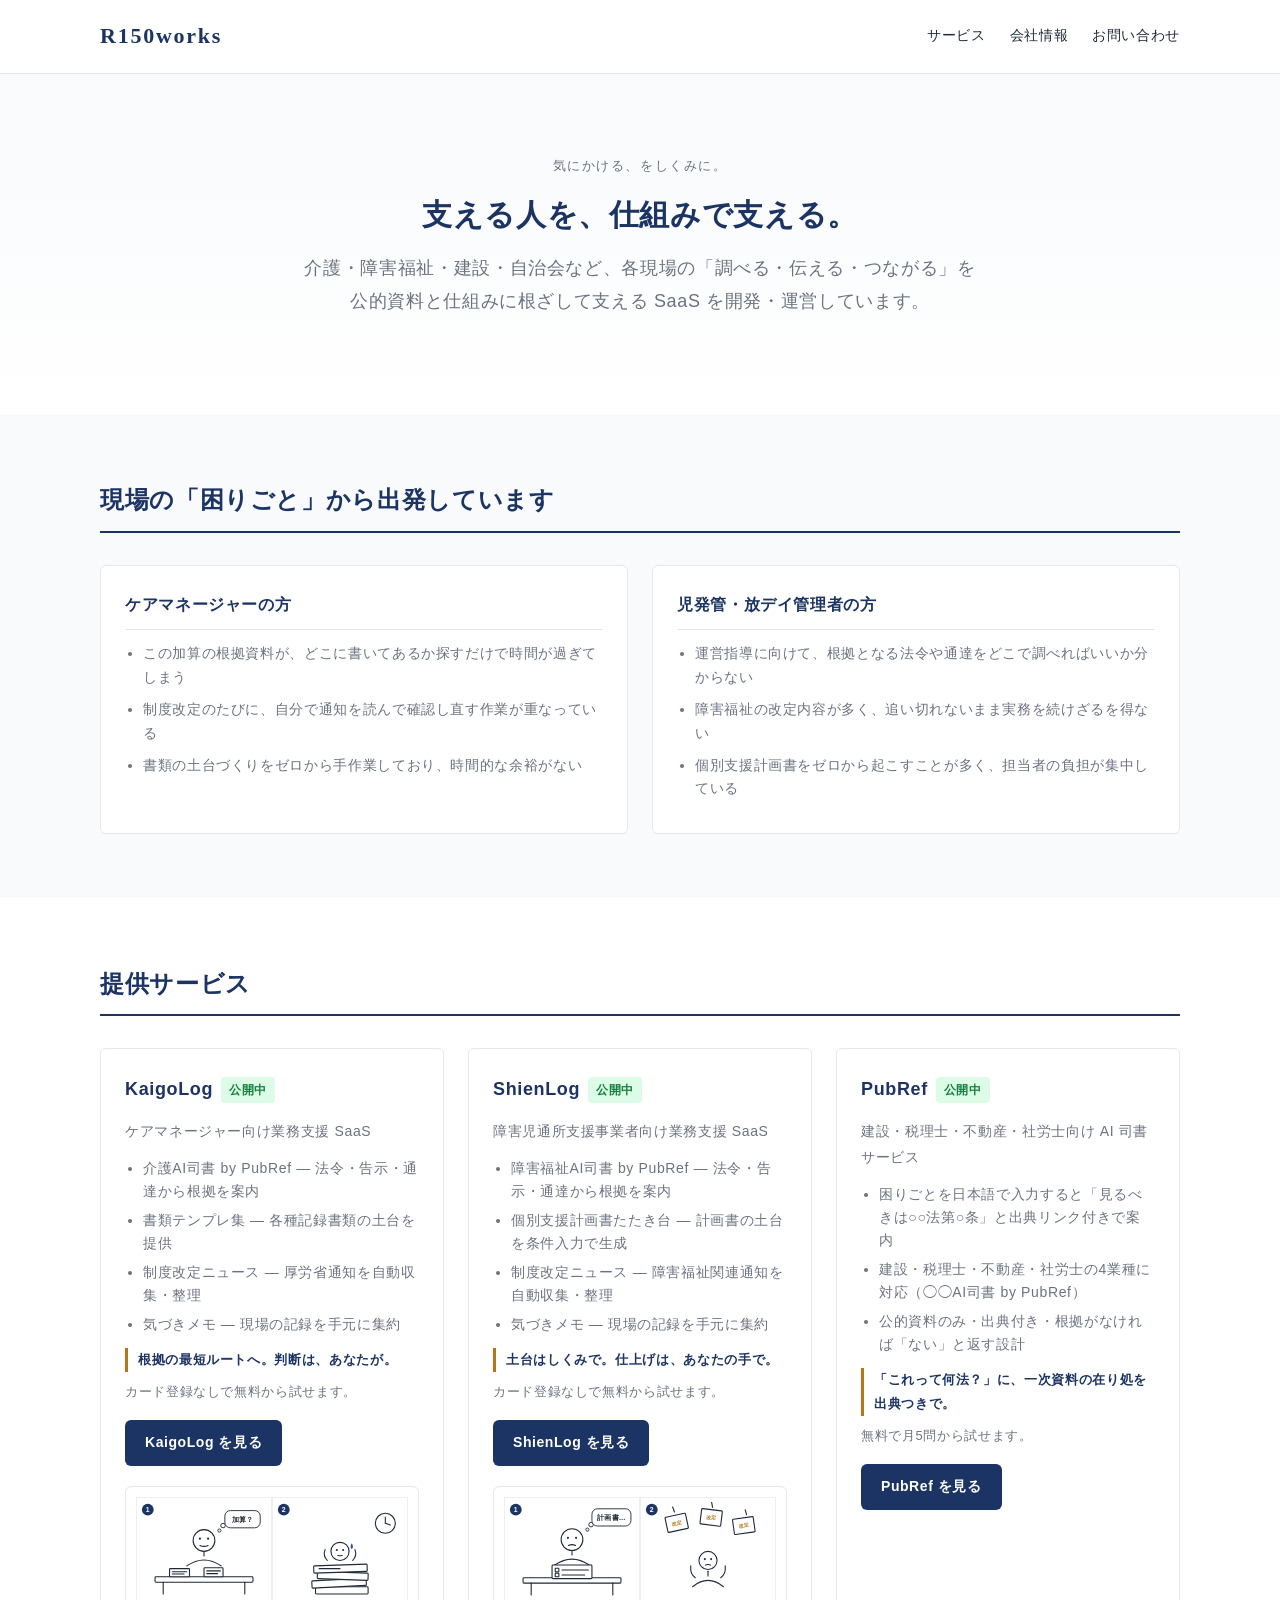
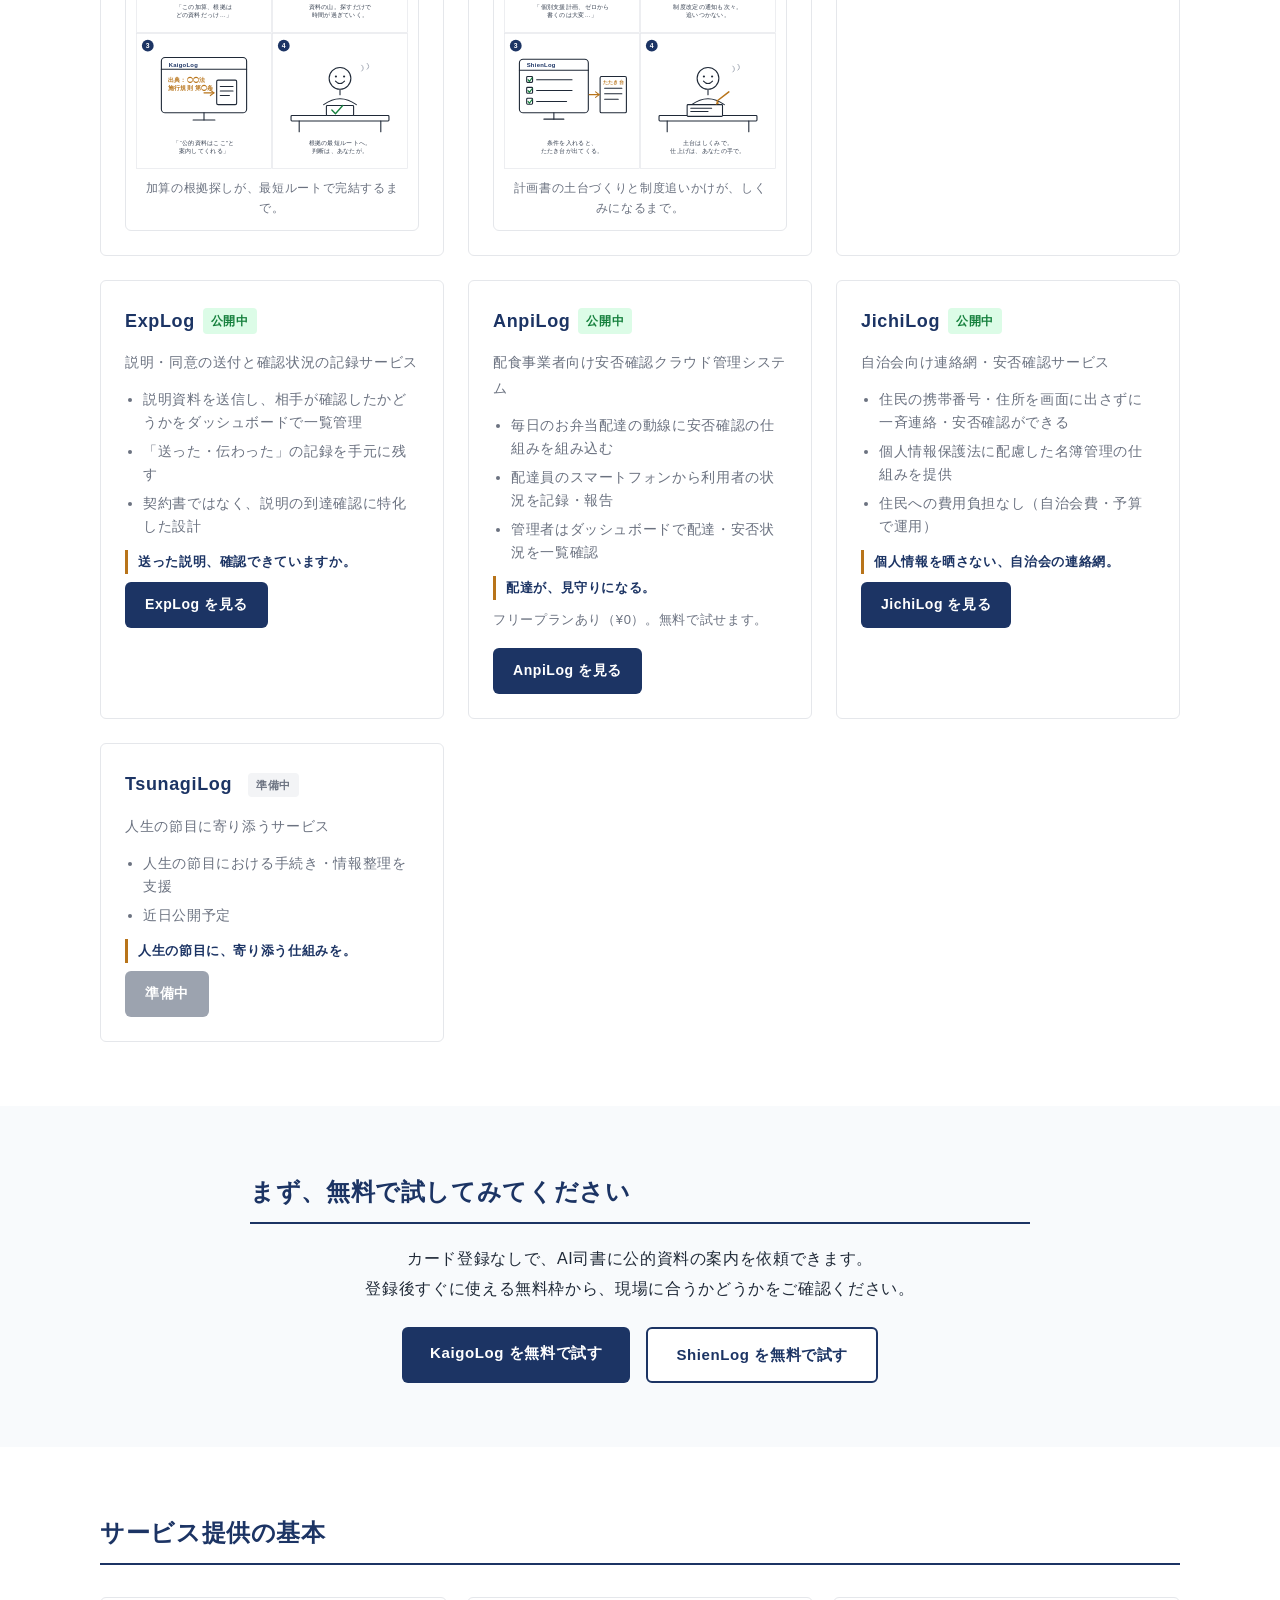
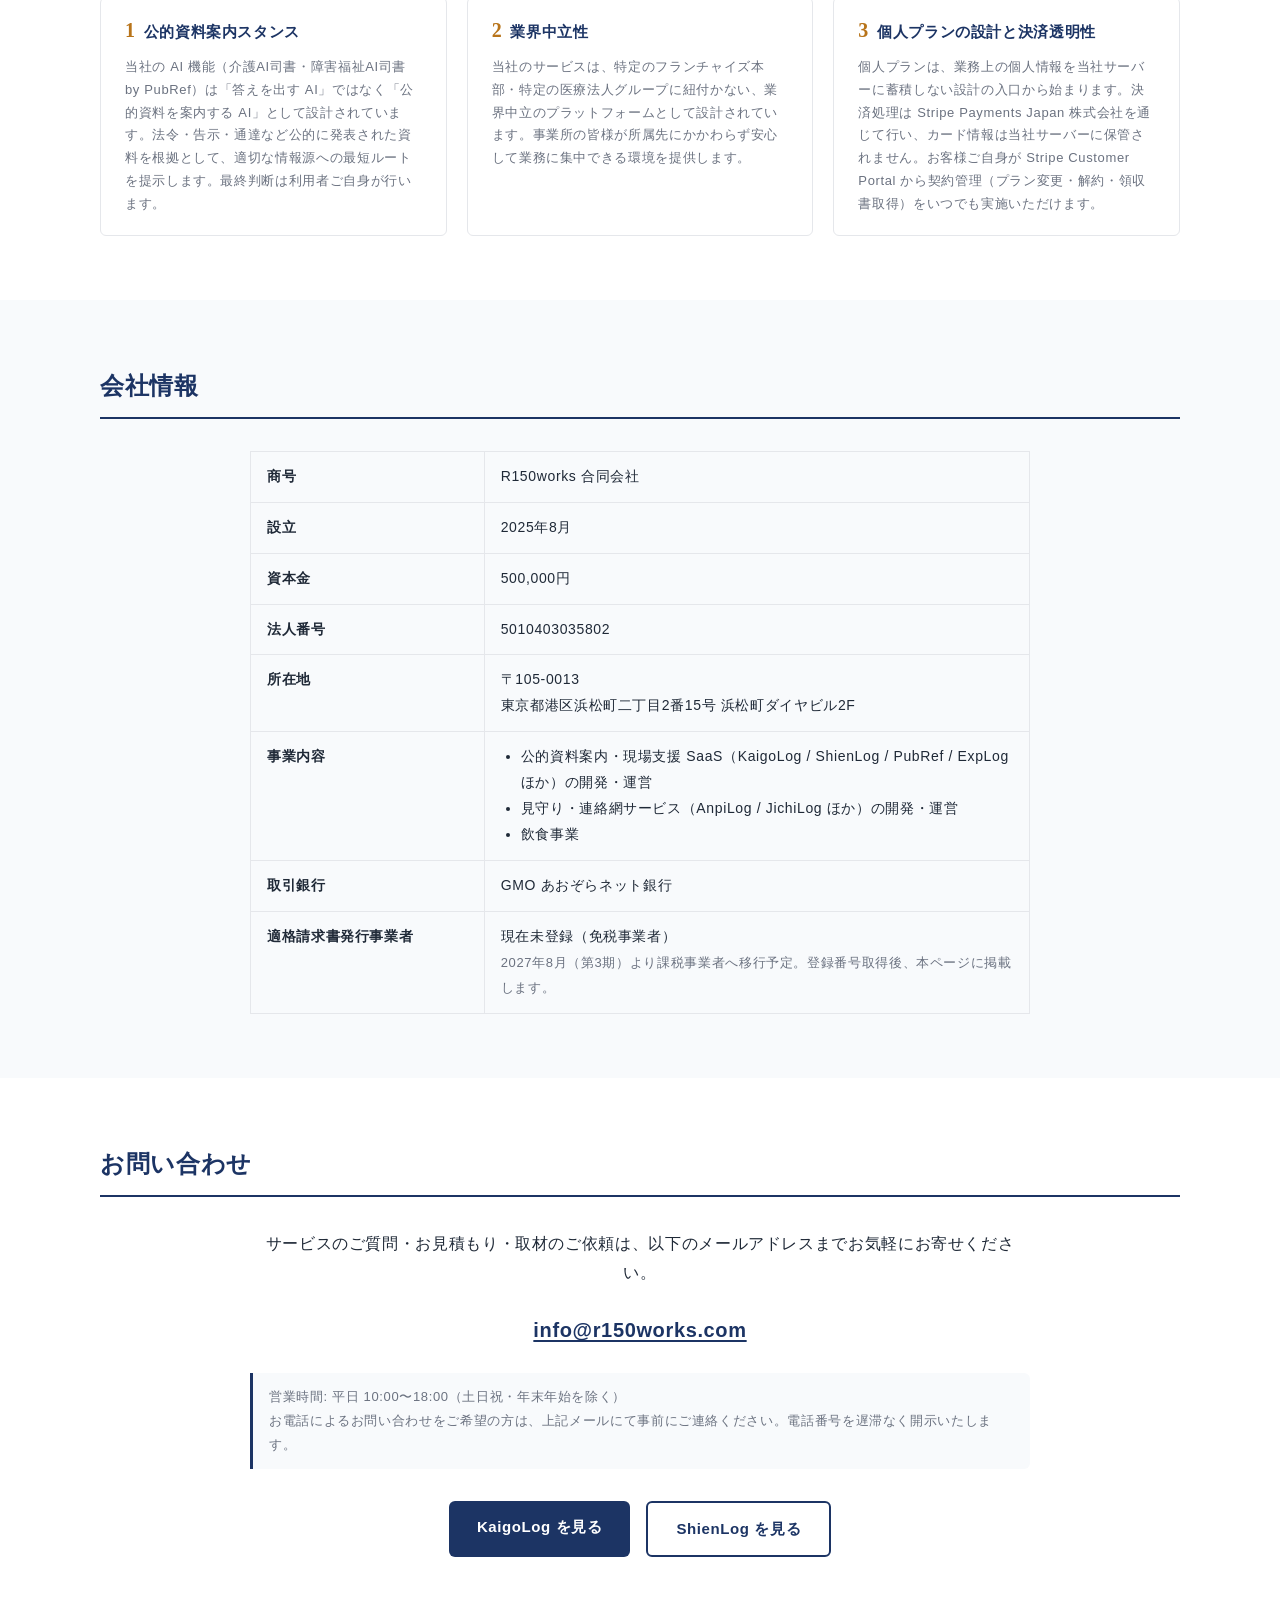
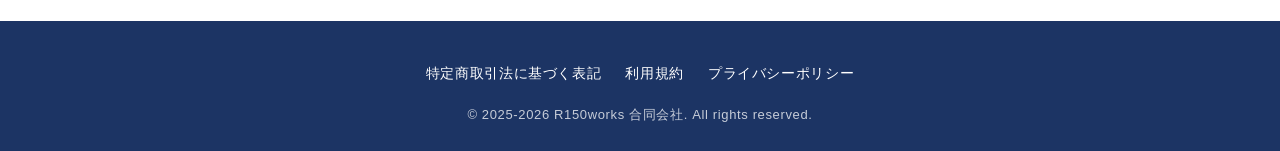
==== commit 1abbc92d: "全7プロダクト掲載・ヒーロー全社包含・会社情報を飲食事業に是正・法務追記 - ヒーロー刷新: 「支える人を、仕組みで支える。」全プロダクトを包含する文言に - 製品カード追加: PubRef/ExpL" ====
--- a/index.html
+++ b/index.html
@@ -3,8 +3,8 @@
 <head>
 <meta charset="UTF-8" />
 <meta name="viewport" content="width=device-width, initial-scale=1.0" />
-<title>R150works 合同会社 — 介護・障害福祉の現場を支える SaaS</title>
-<meta name="description" content="R150works 合同会社は、ケアマネージャー向け KaigoLog・障害児通所支援向け ShienLog を開発・運営します。公的資料案内 AI 司書・書類テンプレ・制度改定キュレーションを現場に提供します。" />
+<title>R150works 合同会社 — 現場を支える SaaS・SinqLog ファミリー</title>
+<meta name="description" content="R150works 合同会社は、介護・障害福祉・建設・自治会など各現場の「調べる・伝える・つながる」を支える SaaS（SinqLog ファミリー）を開発・運営します。KaigoLog / ShienLog / PubRef / ExpLog / AnpiLog / JichiLog ほか。" />
 <link rel="stylesheet" href="assets/style.css" />
 <style>
   /* ヒーロー追記 */
@@ -245,10 +245,10 @@
 <section class="hero">
   <div class="hero-inner">
     <p class="hero-tagline">気にかける、をしくみに。</p>
-    <h1>制度のことは、公的資料に最短でたどり着く。</h1>
+    <h1>支える人を、仕組みで支える。</h1>
     <p class="lead">
-      介護・障害福祉の現場の「調べる・書く・追いかける」を、<br>
-      公的資料に根ざして支える SaaS を開発・運営しています。
+      介護・障害福祉・建設・自治会など、各現場の「調べる・伝える・つながる」を<br>
+      公的資料と仕組みに根ざして支える SaaS を開発・運営しています。
     </p>
   </div>
 </section>
@@ -486,6 +486,87 @@
           </svg>
           <figcaption>計画書の土台づくりと制度追いかけが、しくみになるまで。</figcaption>
         </figure>
+      </div>
+
+      <!-- PubRef -->
+      <div class="product-card">
+        <h3>
+          PubRef
+          <span class="product-status live">公開中</span>
+        </h3>
+        <p style="margin: 4px 0 8px; font-size: 14px; color: var(--color-text-muted);">建設・税理士・不動産・社労士向け AI 司書サービス</p>
+        <ul class="feature-list">
+          <li>困りごとを日本語で入力すると「見るべきは○○法第○条」と出典リンク付きで案内</li>
+          <li>建設・税理士・不動産・社労士の4業種に対応（◯◯AI司書 by PubRef）</li>
+          <li>公的資料のみ・出典付き・根拠がなければ「ない」と返す設計</li>
+        </ul>
+        <p class="product-tagline">「これって何法？」に、一次資料の在り処を出典つきで。</p>
+        <p class="free-note">無料で月5問から試せます。</p>
+        <a href="https://pubref.jp/" class="product-btn">PubRef を見る</a>
+      </div>
+
+      <!-- ExpLog -->
+      <div class="product-card">
+        <h3>
+          ExpLog
+          <span class="product-status live">公開中</span>
+        </h3>
+        <p style="margin: 4px 0 8px; font-size: 14px; color: var(--color-text-muted);">説明・同意の送付と確認状況の記録サービス</p>
+        <ul class="feature-list">
+          <li>説明資料を送信し、相手が確認したかどうかをダッシュボードで一覧管理</li>
+          <li>「送った・伝わった」の記録を手元に残す</li>
+          <li>契約書ではなく、説明の到達確認に特化した設計</li>
+        </ul>
+        <p class="product-tagline">送った説明、確認できていますか。</p>
+        <a href="https://explog.jp/" class="product-btn">ExpLog を見る</a>
+      </div>
+
+      <!-- AnpiLog -->
+      <div class="product-card">
+        <h3>
+          AnpiLog
+          <span class="product-status live">公開中</span>
+        </h3>
+        <p style="margin: 4px 0 8px; font-size: 14px; color: var(--color-text-muted);">配食事業者向け安否確認クラウド管理システム</p>
+        <ul class="feature-list">
+          <li>毎日のお弁当配達の動線に安否確認の仕組みを組み込む</li>
+          <li>配達員のスマートフォンから利用者の状況を記録・報告</li>
+          <li>管理者はダッシュボードで配達・安否状況を一覧確認</li>
+        </ul>
+        <p class="product-tagline">配達が、見守りになる。</p>
+        <p class="free-note">フリープランあり（¥0）。無料で試せます。</p>
+        <a href="https://anpilog.jp/" class="product-btn">AnpiLog を見る</a>
+      </div>
+
+      <!-- JichiLog -->
+      <div class="product-card">
+        <h3>
+          JichiLog
+          <span class="product-status live">公開中</span>
+        </h3>
+        <p style="margin: 4px 0 8px; font-size: 14px; color: var(--color-text-muted);">自治会向け連絡網・安否確認サービス</p>
+        <ul class="feature-list">
+          <li>住民の携帯番号・住所を画面に出さずに一斉連絡・安否確認ができる</li>
+          <li>個人情報保護法に配慮した名簿管理の仕組みを提供</li>
+          <li>住民への費用負担なし（自治会費・予算で運用）</li>
+        </ul>
+        <p class="product-tagline">個人情報を晒さない、自治会の連絡網。</p>
+        <a href="https://jichilog.jp/" class="product-btn">JichiLog を見る</a>
+      </div>
+
+      <!-- TsunagiLog -->
+      <div class="product-card">
+        <h3>
+          TsunagiLog
+          <span class="product-status" style="background: #f3f4f6; color: #6b7280; font-size: 11px; padding: 2px 8px; border-radius: 4px; font-weight: 600; margin-left: 8px;">準備中</span>
+        </h3>
+        <p style="margin: 4px 0 8px; font-size: 14px; color: var(--color-text-muted);">人生の節目に寄り添うサービス</p>
+        <ul class="feature-list">
+          <li>人生の節目における手続き・情報整理を支援</li>
+          <li>近日公開予定</li>
+        </ul>
+        <p class="product-tagline">人生の節目に、寄り添う仕組みを。</p>
+        <a href="https://tsunagilog.jp/" class="product-btn" style="background: #9ca3af; cursor: default;">準備中</a>
       </div>
 
     </div>
@@ -579,10 +660,9 @@
         <th>事業内容</th>
         <td>
           <ul style="margin: 0; padding-left: 20px;">
-            <li>KaigoLog（介護ケアマネ向け業務支援 SaaS）の開発・運営</li>
-            <li>ShienLog（障害児通所支援向け業務支援 SaaS）の開発・運営</li>
-            <li>AI による公的資料案内サービスの提供</li>
-            <li>配食事業（焼津店）</li>
+            <li>公的資料案内・現場支援 SaaS（KaigoLog / ShienLog / PubRef / ExpLog ほか）の開発・運営</li>
+            <li>見守り・連絡網サービス（AnpiLog / JichiLog ほか）の開発・運営</li>
+            <li>飲食事業</li>
           </ul>
         </td>
       </tr>
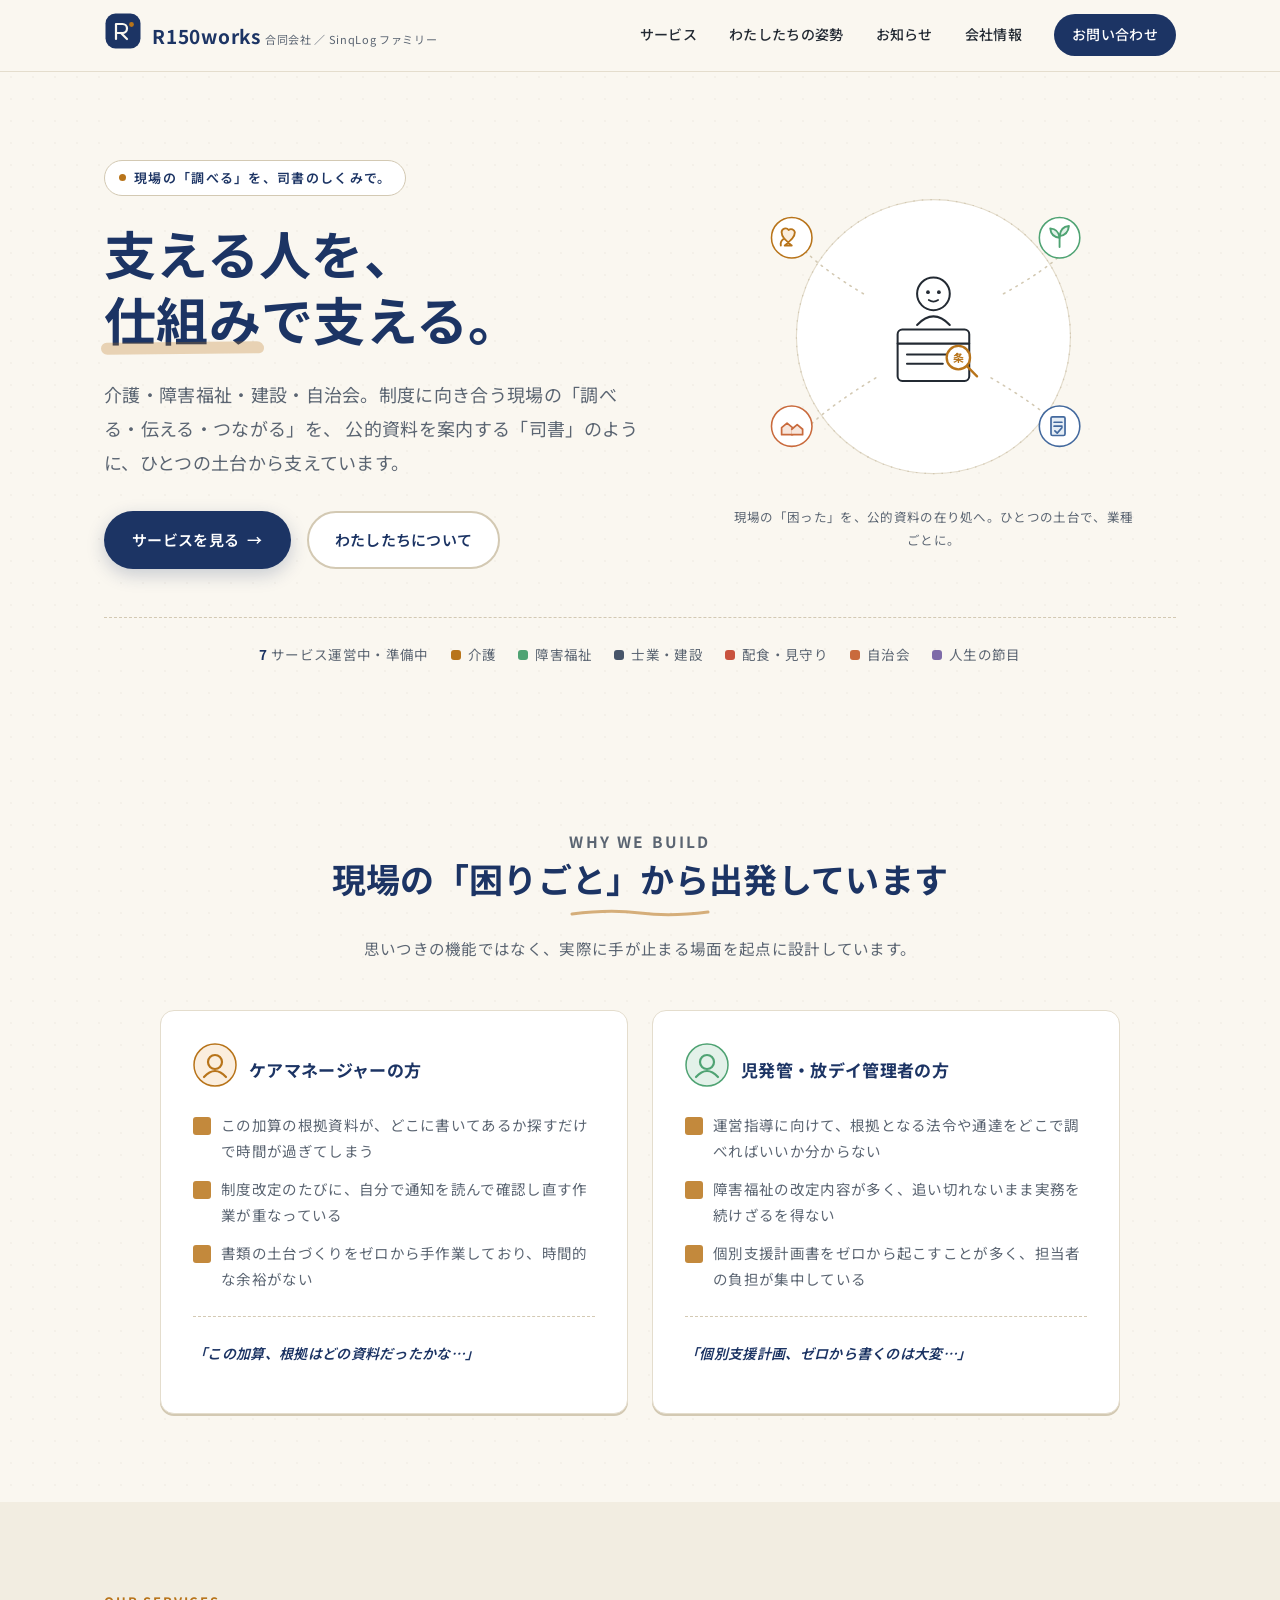
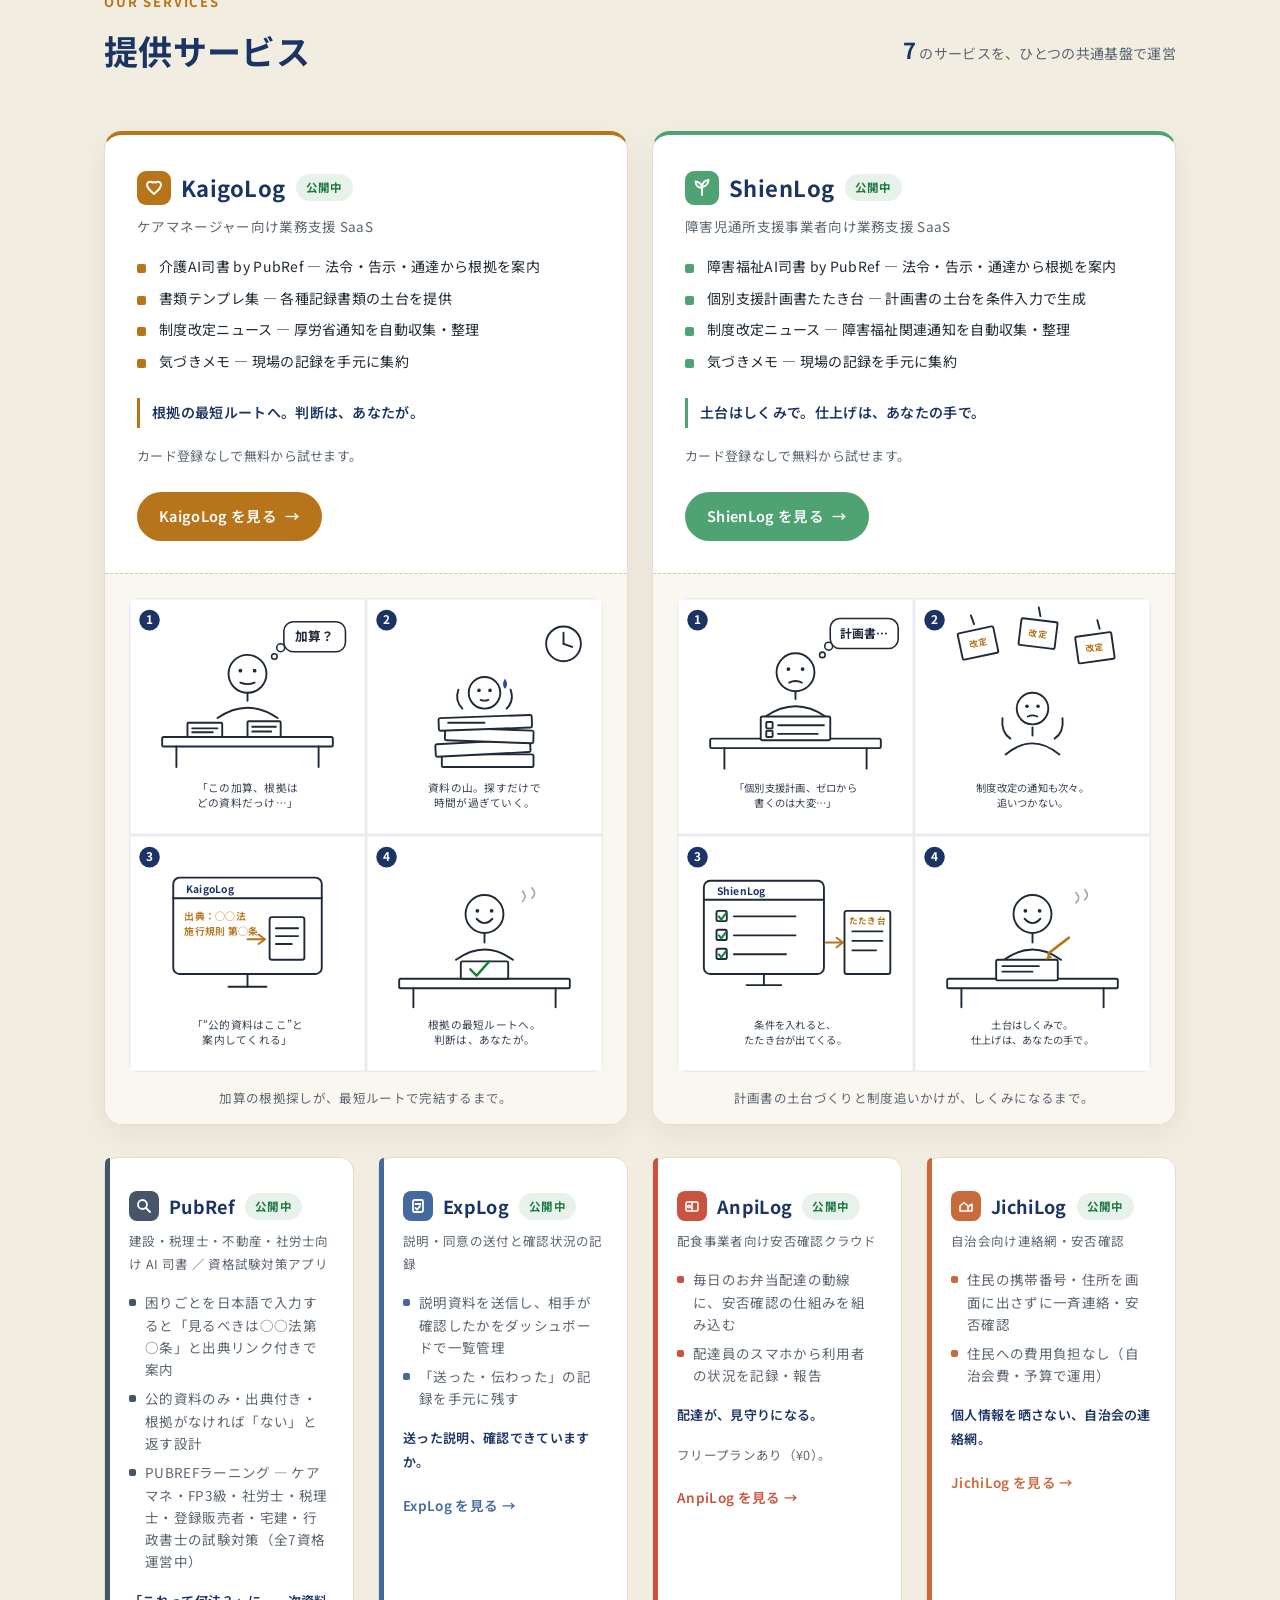
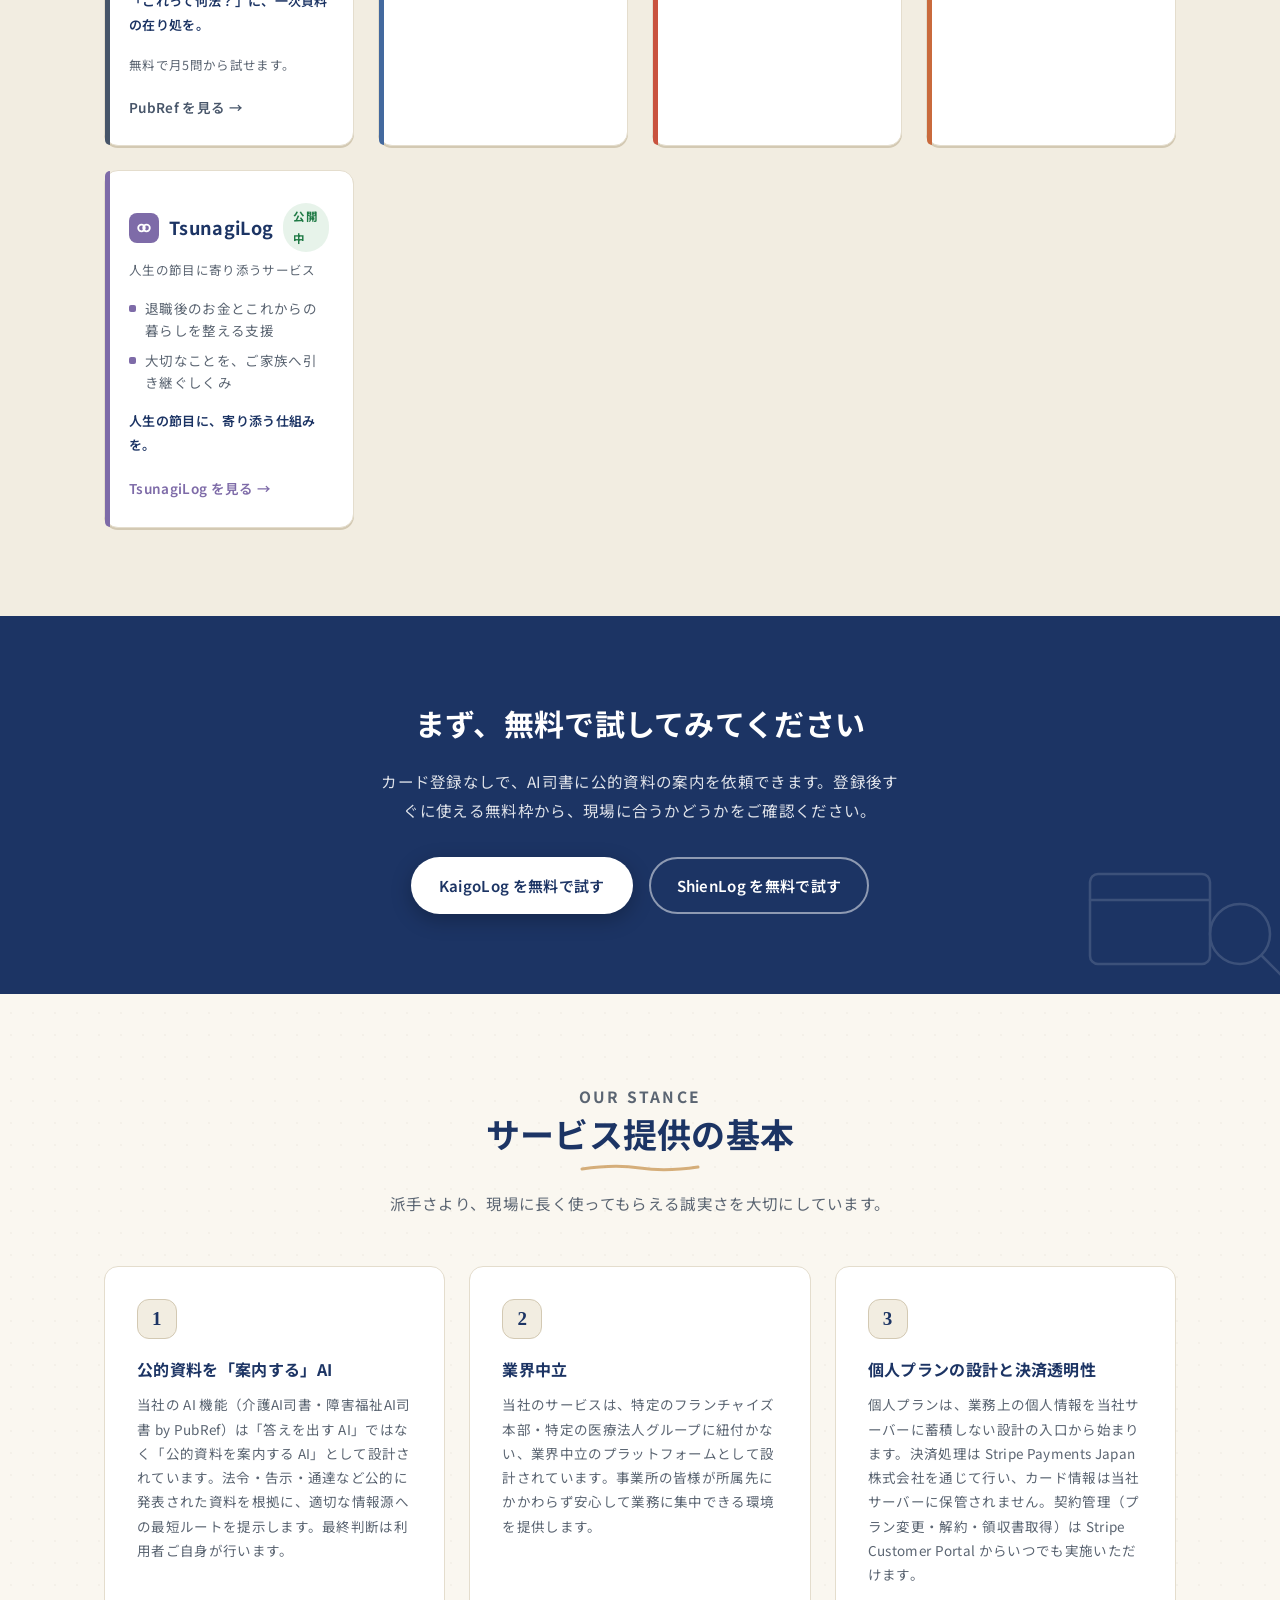
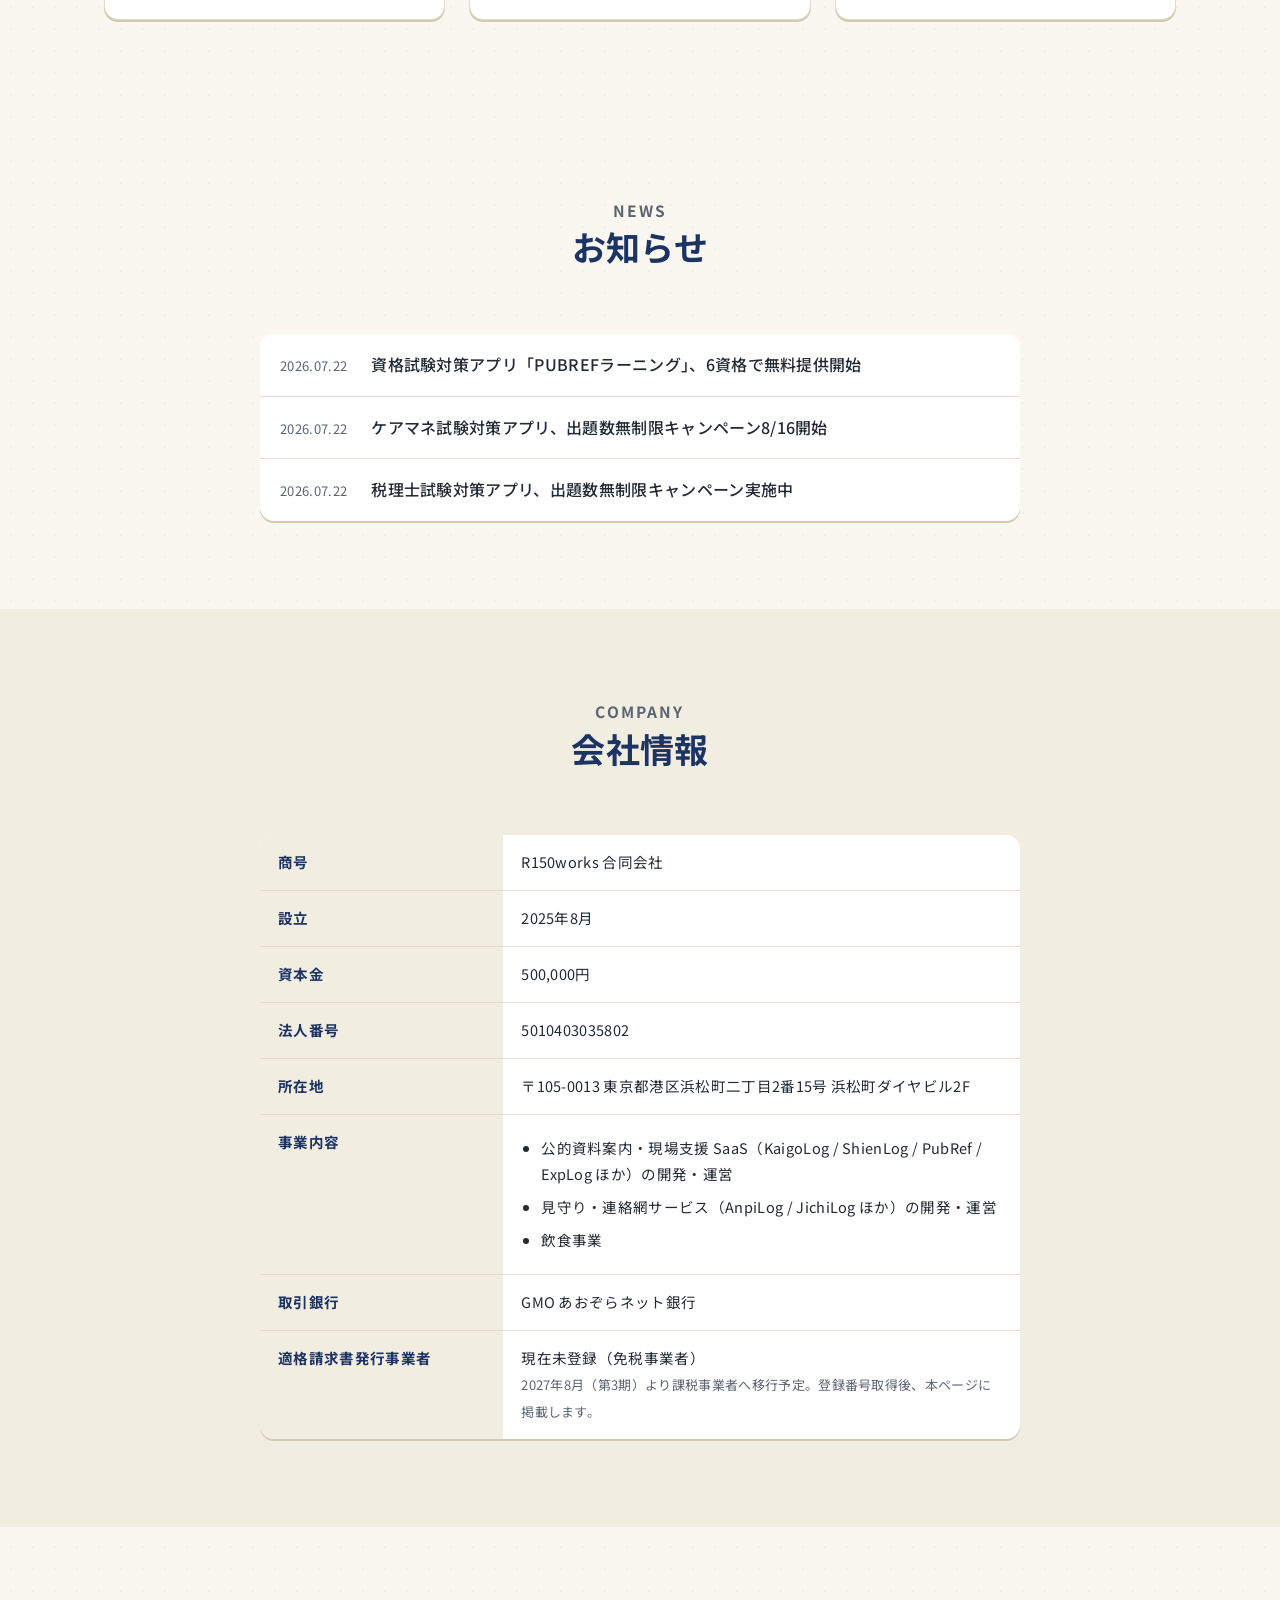
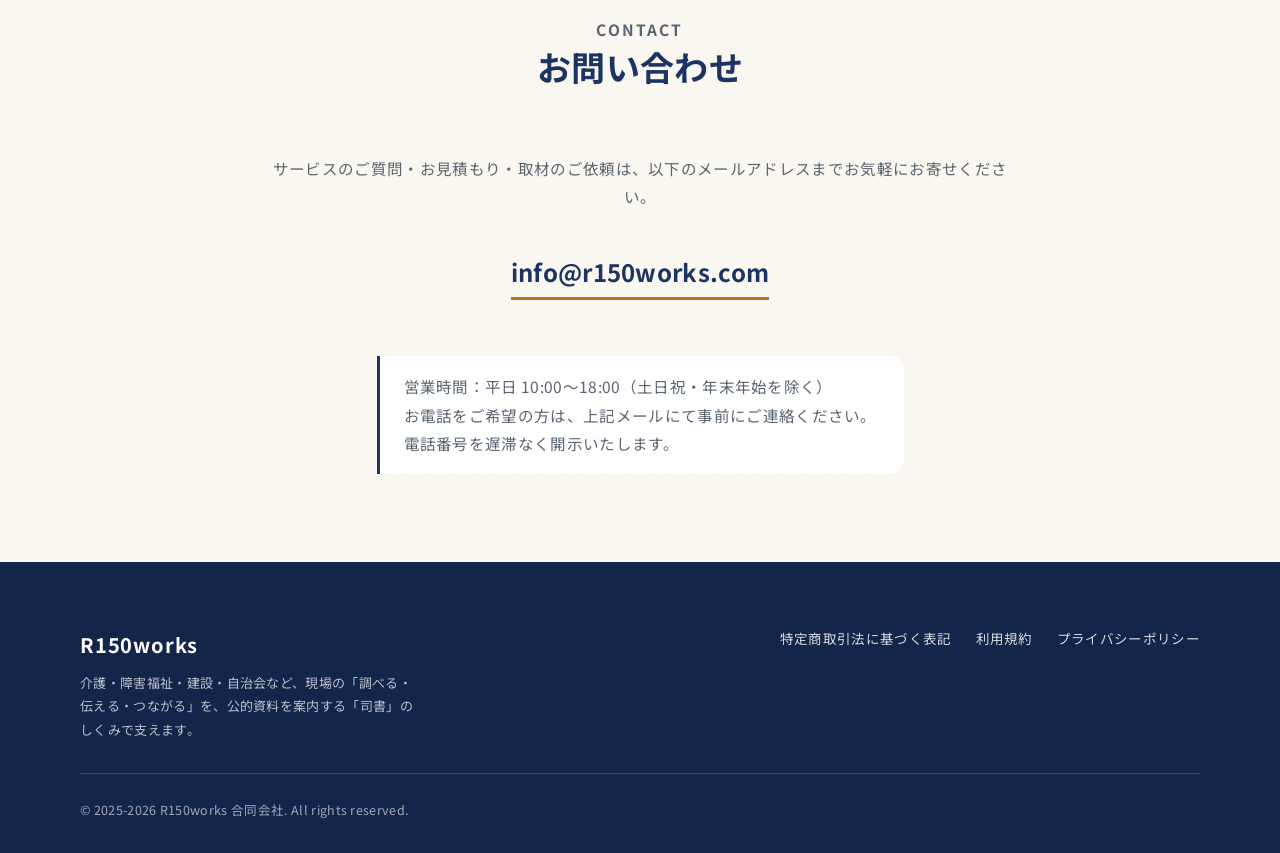
==== commit f7168f62: "feat(r150works-lp): TsunagiLog本番公開に伴いカード表示を「準備中」→「公開中」に更新 タスク85②。TsunagiLogが2026-07-25に本番公開されたため、コーポ" ====
--- a/index.html
+++ b/index.html
@@ -3,720 +3,1050 @@
 <head>
 <meta charset="UTF-8" />
 <meta name="viewport" content="width=device-width, initial-scale=1.0" />
-<title>R150works 合同会社 — 現場を支える SaaS・SinqLog ファミリー</title>
-<meta name="description" content="R150works 合同会社は、介護・障害福祉・建設・自治会など各現場の「調べる・伝える・つながる」を支える SaaS（SinqLog ファミリー）を開発・運営します。KaigoLog / ShienLog / PubRef / ExpLog / AnpiLog / JichiLog ほか。" />
-<link rel="stylesheet" href="assets/style.css" />
+<title>R150works 合同会社 — 現場を支えるしくみを、つくる。</title>
+<meta name="description" content="R150works 合同会社は、介護・障害福祉・建設・自治会など各現場の「調べる・伝える・つながる」を、公的資料を案内する「司書」のしくみで支える SaaS（SinqLog ファミリー）を開発・運営します。" />
+<link rel="preconnect" href="https://fonts.googleapis.com">
+<link rel="preconnect" href="https://fonts.gstatic.com" crossorigin>
+<link href="https://fonts.googleapis.com/css2?family=Noto+Sans+JP:wght@400;500;600;700&display=swap" rel="stylesheet">
 <style>
-  /* ヒーロー追記 */
-  .hero-tagline {
-    font-size: 13px;
-    letter-spacing: 0.12em;
-    color: var(--color-text-muted);
-    margin: 0 0 16px;
-    text-transform: none;
+/* ============================================================
+   R150works LP redesign v1 —「手描きの現場」
+   方向性：温かい紙・手描き線画を全体の共通言語に。
+   4コマ漫画の資産をサイトの"顔"へ引き上げる。
+   ブランド：Primary #1c3464 維持／製品ごとの確定差し色を使用／
+   Noto Sans JP／フォーマル寄り・絵文字なし・誇大表現なし。
+   ============================================================ */
+
+:root {
+  --primary: #1c3464;
+  --primary-dark: #14254a;
+  --primary-light: #2a4d8f;
+  --ink: #232a33;          /* 手描き線・本文の主色（真っ黒を避ける） */
+  --ink-soft: #5b6572;
+  --paper: #faf7f0;        /* 温かいオフホワイト紙 */
+  --paper-deep: #f2ede1;   /* 一段濃い紙 */
+  --card: #ffffff;
+  --line: #e4ddcd;         /* 紙になじむ境界線 */
+  --line-strong: #d3c9b3;
+
+  /* 製品別 確定差し色（02_共通ブランド方針.md） */
+  --kaigo:   #b8741a;
+  --shien:   #4FA373;
+  --pubref:  #475569;
+  --explog:  #43699E;
+  --anpi:    #C9533F;
+  --jichi:   #C96A3C;
+  --tsunagi: #7E6BA8;
+
+  /* 余白スケール（4 の倍数で統一） */
+  --s1: 4px;  --s2: 8px;  --s3: 16px; --s4: 24px;
+  --s5: 32px; --s6: 48px; --s7: 64px; --s8: 96px;
+
+  --wrap: 1120px;
+  --wrap-text: 760px;
+  --radius: 14px;
+}
+
+* { box-sizing: border-box; }
+
+html { scroll-behavior: smooth; }
+
+body {
+  margin: 0;
+  font-family: "Noto Sans JP", -apple-system, "Segoe UI", "Hiragino Sans", "Yu Gothic UI", sans-serif;
+  color: var(--ink);
+  background: var(--paper);
+  line-height: 1.85;
+  letter-spacing: 0.02em;
+  font-size: 16px;
+  /* 紙の微かな質感：薄いドット。過剰にしない。 */
+  background-image: radial-gradient(rgba(120,100,60,0.045) 1px, transparent 1px);
+  background-size: 22px 22px;
+}
+
+a { color: var(--primary); text-underline-offset: 3px; }
+
+.wrap { max-width: var(--wrap); margin: 0 auto; padding: 0 var(--s4); }
+
+/* ---------- ヘッダー ---------- */
+.site-header {
+  position: sticky; top: 0; z-index: 100;
+  background: rgba(250,247,240,0.92);
+  backdrop-filter: saturate(1.2) blur(6px);
+  border-bottom: 1px solid var(--line);
+}
+.header-inner {
+  max-width: var(--wrap); margin: 0 auto;
+  padding: 12px var(--s4);
+  display: flex; align-items: center; justify-content: space-between; gap: var(--s4);
+  position: relative;
+}
+.nav-toggle {
+  display: none; flex: 0 0 auto;
+  flex-direction: column; justify-content: center; gap: 5px;
+  width: 40px; height: 40px; padding: 8px; margin: 0;
+  background: none; border: none; cursor: pointer;
+}
+.nav-toggle span { display: block; width: 100%; height: 2px; background: var(--primary); border-radius: 2px; }
+.brand { display: flex; align-items: center; gap: 10px; text-decoration: none; }
+.brand-mark { flex: 0 0 auto; }
+.brand-name {
+  font-weight: 700; font-size: 19px; color: var(--primary);
+  letter-spacing: 0.04em;
+}
+.brand-sub { font-size: 11px; color: var(--ink-soft); letter-spacing: 0.06em; }
+
+.site-nav { display: flex; align-items: center; gap: var(--s5); }
+.site-nav a {
+  color: var(--ink); text-decoration: none; font-size: 14px; font-weight: 500;
+  white-space: nowrap; padding: 4px 0; position: relative;
+}
+.site-nav a:not(.nav-cta):hover { color: var(--primary); }
+.site-nav a:not(.nav-cta)::after {
+  content: ""; position: absolute; left: 0; bottom: -2px; width: 0; height: 2px;
+  background: var(--kaigo); transition: width 0.2s;
+}
+.site-nav a:not(.nav-cta):hover::after { width: 100%; }
+.nav-cta {
+  background: var(--primary); color: #fff !important; border-radius: 999px;
+  padding: 8px 18px !important; font-weight: 600;
+}
+.nav-cta:hover { background: var(--primary-light); }
+
+/* ---------- ヒーロー ---------- */
+.hero {
+  position: relative; overflow: hidden;
+  padding: clamp(48px, 8vw, 88px) 0 clamp(40px, 6vw, 72px);
+}
+.hero-grid {
+  max-width: var(--wrap); margin: 0 auto; padding: 0 var(--s4);
+  display: grid; grid-template-columns: 1.05fr 0.95fr; gap: clamp(24px, 4vw, 56px);
+  align-items: center;
+}
+.hero-eyebrow {
+  display: inline-flex; align-items: center; gap: 8px;
+  font-size: 13px; font-weight: 600; letter-spacing: 0.1em; color: var(--primary);
+  background: #fff; border: 1px solid var(--line-strong);
+  padding: 5px 14px; border-radius: 999px; margin-bottom: var(--s4);
+}
+.hero-eyebrow .dot { width: 7px; height: 7px; border-radius: 50%; background: var(--kaigo); }
+.hero h1 {
+  font-size: clamp(30px, 5.4vw, 52px);
+  font-weight: 700; line-height: 1.28; color: var(--primary);
+  margin: 0 0 var(--s4); text-wrap: pretty;
+}
+.hero h1 .mark {
+  position: relative; white-space: nowrap;
+}
+.hero h1 .mark::after {
+  /* 手描き風の下線ストローク */
+  content: ""; position: absolute; left: -2%; right: -2%; bottom: 2px; height: 12px;
+  background: var(--kaigo); opacity: 0.28; border-radius: 8px 10px 7px 9px;
+  transform: rotate(-0.6deg);
+}
+.hero .lead {
+  font-size: clamp(15px, 1.8vw, 18px); color: var(--ink-soft);
+  margin: 0 0 var(--s5); max-width: 30em; line-height: 1.9;
+}
+.hero-actions { display: flex; flex-wrap: wrap; gap: var(--s3); }
+.btn {
+  display: inline-flex; align-items: center; gap: 8px;
+  text-decoration: none; font-weight: 600; font-size: 15px;
+  padding: 13px 26px; border-radius: 999px; transition: transform .15s, background .2s, box-shadow .2s;
+  border: 2px solid transparent;
+}
+.btn-primary { background: var(--primary); color: #fff; box-shadow: 0 6px 18px rgba(28,52,100,0.22); }
+.btn-primary:hover { background: var(--primary-light); transform: translateY(-1px); }
+.btn-ghost { background: #fff; color: var(--primary); border-color: var(--line-strong); }
+.btn-ghost:hover { border-color: var(--primary); }
+.btn .arrow { transition: transform .2s; }
+.btn:hover .arrow { transform: translateX(3px); }
+
+/* ヒーロー・イラスト（手描き線画のシーン） */
+.hero-illust { position: relative; }
+.hero-illust svg { width: 100%; height: auto; display: block; }
+.hero-illust figcaption {
+  font-size: 12.5px; color: var(--ink-soft); text-align: center; margin-top: var(--s3);
+}
+
+.hero-strip {
+  max-width: var(--wrap); margin: clamp(28px, 4vw, 48px) auto 0; padding: 0 var(--s4);
+}
+.hero-strip-inner {
+  display: flex; flex-wrap: wrap; gap: 10px 22px; justify-content: center;
+  padding-top: var(--s4); border-top: 1px dashed var(--line-strong);
+  font-size: 13.5px; color: var(--ink-soft);
+}
+.hero-strip-inner b { color: var(--primary); font-weight: 700; }
+.chip { display: inline-flex; align-items: center; gap: 7px; }
+.chip .sw { width: 10px; height: 10px; border-radius: 3px; }
+
+/* ---------- セクション共通 ---------- */
+.section { padding: clamp(56px, 8vw, 88px) 0; }
+.section-alt { background: var(--paper-deep); }
+.section-head { max-width: var(--wrap-text); margin: 0 auto var(--s6); text-align: center; }
+.section-kicker {
+  font-size: 13px; font-weight: 700; letter-spacing: 0.14em; color: var(--kaigo);
+  margin: 0 0 var(--s2);
+}
+.section-head h2 {
+  font-size: clamp(24px, 4vw, 34px); color: var(--primary); font-weight: 700;
+  margin: 0 0 var(--s3); line-height: 1.35; text-wrap: pretty; position: relative;
+  display: inline-block;
+}
+.section-head p { font-size: 15.5px; color: var(--ink-soft); margin: 0; }
+.underline-sketch { display: block; margin: 6px auto 0; }
+
+/* ---------- 困りごと ---------- */
+.pain-row {
+  display: grid; grid-template-columns: 1fr 1fr; gap: var(--s4);
+  max-width: 960px; margin: 0 auto;
+}
+.pain-card {
+  background: var(--card); border: 1px solid var(--line); border-radius: var(--radius);
+  padding: var(--s5); position: relative;
+  box-shadow: 0 2px 0 var(--line-strong);
+}
+.pain-card .who {
+  display: flex; align-items: center; gap: 12px; margin-bottom: var(--s3);
+}
+.pain-card .who .face { flex: 0 0 auto; }
+.pain-card .who h3 { margin: 0; font-size: 17px; color: var(--primary); font-weight: 700; }
+.pain-card ul { margin: 0; padding-left: 0; list-style: none; }
+.pain-card li {
+  font-size: 14.5px; color: var(--ink-soft); line-height: 1.8; margin: 12px 0;
+  display: flex; gap: 10px; align-items: flex-start;
+}
+.pain-card li::before {
+  content: ""; flex: 0 0 auto; width: 18px; height: 18px; margin-top: 5px;
+  background: var(--kaigo); opacity: 0.85;
+  -webkit-mask: no-repeat center/contain; mask: no-repeat center/contain;
+  border-radius: 3px;
+}
+.pain-quote {
+  margin-top: var(--s4); padding-top: var(--s4); border-top: 1px dashed var(--line-strong);
+  font-size: 14px; color: var(--primary); font-weight: 600; font-style: italic;
+}
+
+/* ---------- 製品 ---------- */
+.products-head { display: flex; align-items: flex-end; justify-content: space-between; flex-wrap: wrap; gap: var(--s3); max-width: var(--wrap); margin: 0 auto var(--s6); padding: 0 var(--s4); }
+.products-head .section-kicker { margin-bottom: 6px; }
+.products-head h2 { font-size: clamp(24px, 4vw, 34px); color: var(--primary); margin: 0; font-weight: 700; }
+.products-head .count { font-size: 14px; color: var(--ink-soft); }
+.products-head .count b { color: var(--primary); font-size: 22px; font-weight: 700; }
+
+/* 主役2製品：漫画つき横長カード */
+.flagship-grid {
+  max-width: var(--wrap); margin: 0 auto var(--s5); padding: 0 var(--s4);
+  display: grid; grid-template-columns: 1fr 1fr; gap: var(--s4);
+}
+.flag-card {
+  background: var(--card); border: 1px solid var(--line); border-radius: 18px;
+  overflow: hidden; display: flex; flex-direction: column;
+  box-shadow: 0 10px 30px rgba(40,30,10,0.06);
+  --a: var(--kaigo);
+  border-top: 4px solid var(--a);
+}
+.flag-card .body { padding: var(--s5); }
+.flag-card .tag-row { display: flex; align-items: center; gap: 10px; margin-bottom: 6px; }
+.flag-badge {
+  width: 34px; height: 34px; border-radius: 9px; flex: 0 0 auto;
+  background: var(--a); display: grid; place-items: center;
+}
+.flag-card h3 { margin: 0; font-size: 22px; color: var(--primary); font-weight: 700; letter-spacing: 0.02em; }
+.status {
+  font-size: 11.5px; font-weight: 700; padding: 3px 10px; border-radius: 999px;
+  background: #e7f3ea; color: #1f7a45; letter-spacing: 0.04em;
+}
+.status.soon { background: var(--paper-deep); color: var(--ink-soft); }
+.flag-card .role { font-size: 13.5px; color: var(--ink-soft); margin: 6px 0 var(--s3); }
+.flag-card .feat { list-style: none; margin: 0 0 var(--s4); padding: 0; }
+.flag-card .feat li {
+  font-size: 14px; color: var(--ink); line-height: 1.7; margin: 8px 0;
+  padding-left: 22px; position: relative;
+}
+.flag-card .feat li::before {
+  content: ""; position: absolute; left: 0; top: 9px; width: 9px; height: 9px;
+  border-radius: 2px; background: var(--a);
+}
+.flag-tagline {
+  font-size: 14px; color: var(--primary); font-weight: 600;
+  border-left: 3px solid var(--a); padding: 2px 0 2px 12px; margin: 0 0 var(--s3);
+}
+.flag-note { font-size: 13px; color: var(--ink-soft); margin: 0 0 var(--s4); }
+.flag-link {
+  display: inline-flex; align-items: center; gap: 8px; text-decoration: none;
+  font-weight: 600; font-size: 14.5px; color: #fff; background: var(--a);
+  padding: 11px 22px; border-radius: 999px; transition: transform .15s, filter .2s;
+}
+.flag-link:hover { filter: brightness(1.06); transform: translateY(-1px); }
+.flag-link .arrow { transition: transform .2s; }
+.flag-link:hover .arrow { transform: translateX(3px); }
+
+.comic {
+  margin: 0; padding: var(--s4) var(--s4) var(--s3);
+  background: var(--paper); border-top: 1px dashed var(--line-strong);
+}
+.comic svg { display: block; width: 100%; height: auto; border-radius: 8px; }
+.comic figcaption {
+  font-size: 12.5px; color: var(--ink-soft); text-align: center;
+  padding: var(--s3) var(--s2) 0; line-height: 1.6;
+}
+
+/* 他5製品：差し色つきコンパクトカード */
+.mini-grid {
+  max-width: var(--wrap); margin: 0 auto; padding: 0 var(--s4);
+  display: grid; grid-template-columns: repeat(auto-fit, minmax(250px, 1fr)); gap: var(--s4);
+}
+.mini-card {
+  background: var(--card); border: 1px solid var(--line); border-radius: var(--radius);
+  padding: var(--s5) var(--s4) var(--s4); position: relative;
+  --a: var(--pubref); transition: transform .15s, box-shadow .2s;
+  box-shadow: 0 2px 0 var(--line-strong);
+}
+.mini-card:hover { transform: translateY(-3px); box-shadow: 0 12px 26px rgba(40,30,10,0.08); }
+.mini-card::before {
+  content: ""; position: absolute; left: 0; top: 0; bottom: 0; width: 5px;
+  background: var(--a); border-radius: var(--radius) 0 0 var(--radius);
+}
+.mini-top { display: flex; align-items: center; gap: 10px; margin-bottom: 6px; }
+.mini-badge { width: 30px; height: 30px; border-radius: 8px; background: var(--a); flex: 0 0 auto; display: grid; place-items: center; }
+.mini-card h3 { margin: 0; font-size: 18px; color: var(--primary); font-weight: 700; }
+.mini-card .role { font-size: 12.5px; color: var(--ink-soft); margin: 4px 0 var(--s3); }
+.mini-card .feat { list-style: none; padding: 0; margin: 0 0 var(--s3); }
+.mini-card .feat li { font-size: 13.5px; color: var(--ink-soft); line-height: 1.65; margin: 7px 0; padding-left: 16px; position: relative; }
+.mini-card .feat li::before { content: ""; position: absolute; left: 0; top: 8px; width: 7px; height: 7px; border-radius: 2px; background: var(--a); }
+.mini-tag { font-size: 13px; color: var(--primary); font-weight: 600; margin: 0 0 var(--s3); }
+.mini-note { font-size: 12.5px; color: var(--ink-soft); margin: 0 0 var(--s3); }
+.mini-link { text-decoration: none; font-weight: 600; font-size: 13.5px; color: var(--a); display: inline-flex; align-items: center; gap: 6px; }
+.mini-link:hover { text-decoration: underline; }
+.mini-link.disabled { color: var(--ink-soft); pointer-events: none; }
+
+/* ---------- 無料導線 ---------- */
+.cta-band {
+  background: var(--primary); color: #fff; position: relative; overflow: hidden;
+}
+.cta-inner {
+  max-width: var(--wrap-text); margin: 0 auto; padding: clamp(48px,7vw,80px) var(--s4);
+  text-align: center; position: relative; z-index: 1;
+}
+.cta-inner h2 { font-size: clamp(22px, 3.5vw, 30px); font-weight: 700; margin: 0 0 var(--s3); color: #fff; }
+.cta-inner p { font-size: 15.5px; color: rgba(255,255,255,0.86); margin: 0 auto var(--s5); max-width: 34em; }
+.cta-actions { display: flex; flex-wrap: wrap; gap: var(--s3); justify-content: center; }
+.cta-actions .btn-primary { background: #fff; color: var(--primary); box-shadow: 0 6px 20px rgba(0,0,0,0.25); }
+.cta-actions .btn-primary:hover { background: #f2ede1; }
+.cta-actions .btn-ghost { background: transparent; color: #fff; border-color: rgba(255,255,255,0.5); }
+.cta-actions .btn-ghost:hover { border-color: #fff; background: rgba(255,255,255,0.08); }
+.cta-band .bg-illust { position: absolute; right: -30px; bottom: -20px; opacity: 0.14; z-index: 0; }
+
+/* ---------- 3つの約束 ---------- */
+.promise-grid {
+  max-width: var(--wrap); margin: 0 auto; padding: 0 var(--s4);
+  display: grid; grid-template-columns: repeat(auto-fit, minmax(280px, 1fr)); gap: var(--s4);
+}
+.promise {
+  background: var(--card); border: 1px solid var(--line); border-radius: var(--radius);
+  padding: var(--s5); box-shadow: 0 2px 0 var(--line-strong);
+}
+.promise .num {
+  display: inline-grid; place-items: center; width: 40px; height: 40px; border-radius: 12px;
+  background: var(--paper-deep); color: var(--primary); font-weight: 700; font-size: 19px;
+  font-family: Georgia, serif; margin-bottom: var(--s3);
+  border: 1px solid var(--line-strong);
+}
+.promise h3 { margin: 0 0 var(--s2); font-size: 16px; color: var(--primary); font-weight: 700; }
+.promise p { margin: 0; font-size: 13.5px; color: var(--ink-soft); line-height: 1.8; }
+
+/* ---------- お知らせ ---------- */
+.news-list { list-style: none; margin: 0 auto; padding: 0; max-width: var(--wrap-text); background: var(--card); border-radius: var(--radius); box-shadow: 0 2px 0 var(--line-strong); overflow: hidden; }
+.news-list li { display: flex; align-items: baseline; gap: var(--s4); padding: 16px 20px; border-bottom: 1px solid var(--line); }
+.news-list li:last-child { border-bottom: none; }
+.news-date { flex: 0 0 auto; font-size: 13px; color: var(--ink-soft); font-variant-numeric: tabular-nums; }
+.news-list a { color: var(--ink); font-weight: 500; text-decoration: none; }
+.news-list a:hover { color: var(--primary); text-decoration: underline; }
+@media (max-width: 640px) {
+  .news-list li { flex-direction: column; gap: 4px; padding: 14px 16px; }
+}
+
+/* ---------- 会社情報 ---------- */
+.info-table { width: 100%; max-width: var(--wrap-text); margin: 0 auto; border-collapse: collapse; font-size: 14.5px; background: var(--card); border-radius: var(--radius); overflow: hidden; box-shadow: 0 2px 0 var(--line-strong); }
+.info-table th { text-align: left; padding: 14px 18px; background: var(--paper-deep); border-bottom: 1px solid var(--line); width: 32%; vertical-align: top; font-weight: 700; color: var(--primary); white-space: nowrap; }
+.info-table td { padding: 14px 18px; border-bottom: 1px solid var(--line); color: var(--ink); }
+.info-table tr:last-child th, .info-table tr:last-child td { border-bottom: none; }
+.info-table ul { margin: 0; padding-left: 20px; }
+.info-table li { margin: 6px 0; }
+
+/* ---------- お問い合わせ ---------- */
+.contact-inner { max-width: var(--wrap-text); margin: 0 auto; text-align: center; }
+.contact-inner p { font-size: 15.5px; color: var(--ink-soft); }
+.mail {
+  display: inline-block; font-size: clamp(19px, 3vw, 24px); font-weight: 700; color: var(--primary);
+  margin: var(--s4) 0; text-decoration: none; border-bottom: 3px solid var(--kaigo);
+  padding-bottom: 2px;
+}
+.contact-note { font-size: 13px; color: var(--ink-soft); text-align: left; background: var(--card); border-left: 3px solid var(--primary); border-radius: 0 var(--radius) var(--radius) 0; padding: var(--s3) var(--s4); margin: var(--s5) auto 0; max-width: 34em; }
+
+/* ---------- フッター ---------- */
+.site-footer { background: var(--primary-dark); color: #fff; padding: var(--s7) var(--s4) var(--s5); }
+.footer-inner { max-width: var(--wrap); margin: 0 auto; }
+.footer-top { display: flex; flex-wrap: wrap; justify-content: space-between; gap: var(--s5); padding-bottom: var(--s5); border-bottom: 1px solid rgba(255,255,255,0.14); }
+.footer-brand .brand-name { color: #fff; font-size: 20px; }
+.footer-brand p { font-size: 13px; color: rgba(255,255,255,0.7); margin: var(--s2) 0 0; max-width: 26em; line-height: 1.8; }
+.footer-nav { display: flex; flex-wrap: wrap; gap: 12px 24px; align-items: flex-start; }
+.footer-nav a { color: rgba(255,255,255,0.82); text-decoration: none; font-size: 13.5px; }
+.footer-nav a:hover { color: #fff; text-decoration: underline; }
+.copyright { font-size: 12.5px; color: rgba(255,255,255,0.6); padding-top: var(--s4); }
+
+/* ---------- モバイル ---------- */
+@media (max-width: 860px) {
+  .hero-grid { grid-template-columns: 1fr; }
+  .hero-illust { max-width: 460px; margin: var(--s5) auto 0; }
+  .pain-row { grid-template-columns: 1fr; }
+  .flagship-grid { grid-template-columns: 1fr; }
+}
+@media (max-width: 640px) {
+  body { font-size: 15.5px; }
+  .wrap { padding: 0 var(--s3); }
+  .header-inner { padding: 10px var(--s3); }
+  .brand-sub { display: none; }
+  .nav-toggle { display: flex; }
+  .site-nav {
+    position: absolute; top: 100%; left: 0; right: 0;
+    flex-direction: column; align-items: stretch; gap: 0;
+    background: var(--paper); border-bottom: 1px solid var(--line);
+    box-shadow: 0 8px 16px rgba(30,25,10,0.08);
+    max-height: 0; overflow: hidden; transition: max-height .25s ease;
   }
-
-  .hero h1 {
-    font-size: 30px;
-  }
-
-  /* ターゲット課題グリッド */
-  .pain-grid {
-    display: grid;
-    grid-template-columns: repeat(auto-fit, minmax(280px, 1fr));
-    gap: 24px;
-    margin-top: 8px;
-  }
-
-  .pain-card {
-    background: var(--color-bg);
-    border: 1px solid var(--color-border);
-    border-radius: var(--radius);
-    padding: 24px;
-  }
-
-  .pain-card h3 {
-    font-size: 16px;
-    color: var(--color-primary);
-    margin: 0 0 12px;
-    border-bottom: 1px solid var(--color-border);
-    padding-bottom: 10px;
-  }
-
-  .pain-card ul {
-    margin: 0;
-    padding-left: 18px;
-    font-size: 14px;
-    color: var(--color-text-muted);
-  }
-
-  .pain-card ul li {
-    margin: 8px 0;
-    line-height: 1.7;
-  }
-
-  /* 製品カード内 機能リスト */
-  .product-card .feature-list {
-    margin: 12px 0 8px;
-    padding-left: 18px;
-    font-size: 14px;
-    color: var(--color-text-muted);
-  }
-
-  .product-card .feature-list li {
-    margin: 6px 0;
-    line-height: 1.65;
-  }
-
-  .product-card .product-tagline {
-    font-size: 13px;
-    color: var(--color-primary);
-    font-weight: 600;
-    margin: 12px 0 8px;
-    border-left: 3px solid var(--color-accent);
-    padding-left: 10px;
-  }
-
-  .product-card .free-note {
-    font-size: 13px;
-    color: var(--color-text-muted);
-    margin: 8px 0 16px;
-  }
-
-  .product-btn {
-    display: inline-block;
-    background: var(--color-primary);
-    color: #ffffff;
-    text-decoration: none;
-    padding: 10px 20px;
-    border-radius: var(--radius);
-    font-size: 14px;
-    font-weight: 600;
-    letter-spacing: 0.04em;
-    transition: background 0.2s;
-  }
-
-  .product-btn:hover {
-    background: var(--color-primary-light);
-    color: #ffffff;
-  }
-
-  /* 4コマ枠 */
-  .comic {
-    margin: 20px 0 0;
-    padding: 10px;
-    border: 1px solid var(--color-border);
-    border-radius: var(--radius);
-    background: #fff;
-  }
-
-  .comic svg {
-    display: block;
-    width: 100%;
-    height: auto;
-  }
-
-  .comic figcaption {
-    font-size: 12px;
-    color: var(--color-text-muted);
-    text-align: center;
-    padding: 10px 8px 2px;
-    line-height: 1.6;
-  }
-
-  /* 無料導線セクション */
-  .cta-box {
-    max-width: var(--max-width-text);
-    margin: 0 auto;
-    text-align: center;
-  }
-
-  .cta-box p {
-    font-size: 16px;
-    margin: 0 0 24px;
-  }
-
-  .cta-btn-group {
-    display: flex;
-    gap: 16px;
-    justify-content: center;
-    flex-wrap: wrap;
-  }
-
-  .cta-btn {
-    display: inline-block;
-    background: var(--color-primary);
-    color: #ffffff;
-    text-decoration: none;
-    padding: 12px 28px;
-    border-radius: var(--radius);
-    font-size: 15px;
-    font-weight: 600;
-    letter-spacing: 0.04em;
-    transition: background 0.2s;
-  }
-
-  .cta-btn:hover {
-    background: var(--color-primary-light);
-    color: #ffffff;
-  }
-
-  .cta-btn.secondary {
-    background: var(--color-bg);
-    color: var(--color-primary);
-    border: 2px solid var(--color-primary);
-  }
-
-  .cta-btn.secondary:hover {
-    background: var(--color-bg-soft);
-    color: var(--color-primary);
-  }
-
-  /* 3つの約束 */
-  .promise-grid {
-    display: grid;
-    grid-template-columns: repeat(auto-fit, minmax(260px, 1fr));
-    gap: 20px;
-    max-width: var(--max-width);
-    margin: 0 auto;
-  }
-
-  .promise-item {
-    background: var(--color-bg);
-    border: 1px solid var(--color-border);
-    border-radius: var(--radius);
-    padding: 20px 24px;
-  }
-
-  .promise-item h3 {
-    font-size: 15px;
-    color: var(--color-primary);
-    margin: 0 0 10px;
-    display: flex;
-    align-items: baseline;
-    gap: 8px;
-  }
-
-  .promise-num {
-    font-size: 20px;
-    font-weight: 700;
-    color: var(--color-accent);
-    font-family: Georgia, serif;
-    line-height: 1;
-  }
-
-  .promise-item p {
-    font-size: 13px;
-    color: var(--color-text-muted);
-    margin: 0;
-    line-height: 1.75;
-  }
-
-  /* お問い合わせ末尾ボタン */
-  .contact-footer-btns {
-    margin-top: 32px;
-    display: flex;
-    gap: 16px;
-    justify-content: center;
-    flex-wrap: wrap;
-  }
-
-  @media (max-width: 640px) {
-    .hero h1 { font-size: 22px; }
-    .cta-btn-group { flex-direction: column; align-items: center; }
-    .contact-footer-btns { flex-direction: column; align-items: center; }
-  }
+  .site-nav.open { max-height: 320px; }
+  .site-nav a { font-size: 15px; padding: 14px var(--s4); border-bottom: 1px solid var(--line); }
+  .site-nav a:not(.nav-cta)::after { display: none; }
+  .nav-cta { display: block; margin: var(--s3) var(--s4); text-align: center; border-bottom: none !important; }
+  .hero-actions .btn { flex: 1 1 auto; justify-content: center; }
+  .cta-actions .btn { width: 100%; justify-content: center; }
+  .info-table th { width: 38%; font-size: 13px; padding: 12px 14px; white-space: normal; }
+  .info-table td { padding: 12px 14px; }
+  .footer-top { flex-direction: column; }
+  .mini-card .role, .mini-note, .hero-illust figcaption, .comic figcaption { font-size: 13.5px; }
+  .mini-link { padding: 10px 4px; min-height: 44px; }
+  .flag-link { padding: 13px 22px; }
+  .footer-nav a { display: inline-block; padding: 8px 0; }
+  .copyright { color: rgba(255,255,255,0.72); }
+}
 </style>
 </head>
 <body>
 
+<!-- ============ ヘッダー ============ -->
 <header class="site-header">
-  <div class="site-header-inner">
-    <a href="/" class="site-logo">R150works</a>
-    <nav class="site-nav">
+  <div class="header-inner">
+    <a href="#top" class="brand">
+      <span class="brand-mark" aria-hidden="true">
+        <!-- 手描き風モノグラム：紙の印章イメージ -->
+        <svg width="38" height="38" viewBox="0 0 38 38" xmlns="http://www.w3.org/2000/svg">
+          <rect x="1.5" y="1.5" width="35" height="35" rx="10" fill="#1c3464"/>
+          <g stroke="#faf7f0" stroke-width="2.2" fill="none" stroke-linecap="round" stroke-linejoin="round">
+            <path d="M12 27 V12 h6.5 a4.5 4.5 0 0 1 0 9 H12"/>
+            <path d="M17 21 l6 6"/>
+          </g>
+          <circle cx="27.5" cy="12.5" r="2.4" fill="#b8741a"/>
+        </svg>
+      </span>
+      <span>
+        <span class="brand-name">R150works</span>
+        <span class="brand-sub">合同会社 ／ SinqLog ファミリー</span>
+      </span>
+    </a>
+    <button type="button" class="nav-toggle" aria-label="メニューを開く" aria-expanded="false" aria-controls="site-nav">
+      <span></span><span></span><span></span>
+    </button>
+    <nav class="site-nav" id="site-nav" aria-label="グローバルナビ">
       <a href="#products">サービス</a>
+      <a href="#promise">わたしたちの姿勢</a>
+      <a href="#news">お知らせ</a>
       <a href="#company">会社情報</a>
-      <a href="#contact">お問い合わせ</a>
+      <a href="#contact" class="nav-cta">お問い合わせ</a>
     </nav>
   </div>
 </header>
-
-<!-- 1. ヒーロー -->
-<section class="hero">
-  <div class="hero-inner">
-    <p class="hero-tagline">気にかける、をしくみに。</p>
-    <h1>支える人を、仕組みで支える。</h1>
-    <p class="lead">
-      介護・障害福祉・建設・自治会など、各現場の「調べる・伝える・つながる」を<br>
-      公的資料と仕組みに根ざして支える SaaS を開発・運営しています。
-    </p>
+<script>
+(function () {
+  var toggle = document.querySelector('.nav-toggle');
+  var nav = document.getElementById('site-nav');
+  if (!toggle || !nav) return;
+  toggle.addEventListener('click', function () {
+    var open = nav.classList.toggle('open');
+    toggle.setAttribute('aria-expanded', open ? 'true' : 'false');
+  });
+  nav.querySelectorAll('a').forEach(function (a) {
+    a.addEventListener('click', function () {
+      nav.classList.remove('open');
+      toggle.setAttribute('aria-expanded', 'false');
+    });
+  });
+})();
+</script>
+
+<!-- ============ ヒーロー ============ -->
+<section class="hero" id="top">
+  <div class="hero-grid">
+    <div class="hero-copy">
+      <span class="hero-eyebrow"><span class="dot"></span>現場の「調べる」を、司書のしくみで。</span>
+      <h1>支える人を、<br><span class="mark">仕組み</span>で支える。</h1>
+      <p class="lead">
+        介護・障害福祉・建設・自治会。制度に向き合う現場の「調べる・伝える・つながる」を、
+        公的資料を案内する「司書」のように、ひとつの土台から支えています。
+      </p>
+      <div class="hero-actions">
+        <a href="#products" class="btn btn-primary">サービスを見る <span class="arrow" aria-hidden="true">→</span></a>
+        <a href="#company" class="btn btn-ghost">わたしたちについて</a>
+      </div>
+    </div>
+
+    <!-- 手描き線画のヒーロー・シーン（サイトの顔） -->
+    <figure class="hero-illust">
+      <svg viewBox="0 0 520 400" xmlns="http://www.w3.org/2000/svg" role="img" aria-label="各現場の困りごとを、公的資料の案内でつなぐ様子を描いた線画イラスト">
+        <!-- 背景の柔らかい円 -->
+        <circle cx="260" cy="205" r="176" fill="#fff" stroke="#e4ddcd" stroke-width="1.5"/>
+        <circle cx="260" cy="205" r="176" fill="none" stroke="#d3c9b3" stroke-width="1.5" stroke-dasharray="2 9"/>
+
+        <!-- 中央：司書＝虫眼鏡で資料を案内するデスク -->
+        <g stroke="#232a33" stroke-width="2.6" fill="none" stroke-linecap="round" stroke-linejoin="round">
+          <!-- デスク上の資料 -->
+          <rect x="214" y="196" width="92" height="66" rx="6" fill="#fff"/>
+          <line x1="214" y1="214" x2="306" y2="214"/>
+          <line x1="226" y1="228" x2="284" y2="228"/>
+          <line x1="226" y1="240" x2="272" y2="240"/>
+          <!-- 人物（司書） -->
+          <circle cx="260" cy="150" r="21" fill="#fff"/>
+          <path d="M239 190 q21 -22 42 0" fill="#fff"/>
+        </g>
+        <circle cx="253" cy="148" r="2.4" fill="#232a33"/>
+        <circle cx="267" cy="148" r="2.4" fill="#232a33"/>
+        <path d="M254 158 q6 4 12 0" stroke="#232a33" stroke-width="2.2" fill="none" stroke-linecap="round"/>
+        <!-- 虫眼鏡（アンバー） -->
+        <g stroke="#b8741a" stroke-width="3" fill="none" stroke-linecap="round">
+          <circle cx="292" cy="232" r="15" fill="#fff"/>
+          <line x1="303" y1="243" x2="316" y2="256"/>
+        </g>
+        <text x="292" y="237" text-anchor="middle" font-size="14" fill="#b8741a" font-weight="700" font-family="'Noto Sans JP',sans-serif">条</text>
+
+        <!-- 4隅の現場ヴィネット＋つなぐ点線 -->
+        <!-- 介護：手＋ハート（左上・アンバー） -->
+        <path d="M170 150 Q120 120 96 96" stroke="#d3c9b3" stroke-width="2" fill="none" stroke-dasharray="2 7" stroke-linecap="round"/>
+        <g transform="translate(58,58)">
+          <circle cx="20" cy="20" r="26" fill="#fff" stroke="#b8741a" stroke-width="2"/>
+          <g stroke="#b8741a" stroke-width="2.4" fill="none" stroke-linecap="round" stroke-linejoin="round">
+            <path d="M20 30 c-8 -7 -13 -11 -13 -17 a5 5 0 0 1 9 -3 a5 5 0 0 1 8 3 c0 6 -5 10 -13 17 Z" fill="#fbeede"/>
+            <path d="M9 22 q-4 3 -3 8"/>
+          </g>
+        </g>
+        <!-- 障害児支援：芽（右上・グリーン） -->
+        <path d="M350 150 Q404 120 428 96" stroke="#d3c9b3" stroke-width="2" fill="none" stroke-dasharray="2 7" stroke-linecap="round"/>
+        <g transform="translate(402,58)">
+          <circle cx="20" cy="20" r="26" fill="#fff" stroke="#4FA373" stroke-width="2"/>
+          <g stroke="#4FA373" stroke-width="2.4" fill="none" stroke-linecap="round" stroke-linejoin="round">
+            <path d="M20 32 V16"/>
+            <path d="M20 20 q-11 -1 -12 -12 q11 1 12 12" fill="#e3f1e9"/>
+            <path d="M20 18 q11 -2 12 -13 q-11 1 -12 13" fill="#e3f1e9"/>
+          </g>
+        </g>
+        <!-- 自治会：家並み（左下・テラコッタ） -->
+        <path d="M186 258 Q130 292 100 320" stroke="#d3c9b3" stroke-width="2" fill="none" stroke-dasharray="2 7" stroke-linecap="round"/>
+        <g transform="translate(58,300)">
+          <circle cx="20" cy="20" r="26" fill="#fff" stroke="#C96A3C" stroke-width="2"/>
+          <g stroke="#C96A3C" stroke-width="2.2" fill="none" stroke-linecap="round" stroke-linejoin="round">
+            <path d="M7 22 l7 -6 l7 6 v9 h-14 Z" fill="#f7e6dc"/>
+            <path d="M20 24 l7 -6 l7 6 v7 h-14" fill="#f7e6dc"/>
+          </g>
+        </g>
+        <!-- 説明・確認：資料＋チェック（右下・スレートブルー） -->
+        <path d="M334 258 Q392 292 422 320" stroke="#d3c9b3" stroke-width="2" fill="none" stroke-dasharray="2 7" stroke-linecap="round"/>
+        <g transform="translate(402,300)">
+          <circle cx="20" cy="20" r="26" fill="#fff" stroke="#43699E" stroke-width="2"/>
+          <g stroke="#43699E" stroke-width="2.2" fill="none" stroke-linecap="round" stroke-linejoin="round">
+            <rect x="9" y="8" width="18" height="24" rx="2" fill="#e5edf5"/>
+            <line x1="13" y1="15" x2="23" y2="15"/><line x1="13" y1="20" x2="23" y2="20"/>
+            <path d="M14 26 l3 3 l6 -7"/>
+          </g>
+        </g>
+      </svg>
+      <figcaption>現場の「困った」を、公的資料の在り処へ。ひとつの土台で、業種ごとに。</figcaption>
+    </figure>
+  </div>
+
+  <div class="hero-strip">
+    <div class="hero-strip-inner">
+      <span><b>7</b> サービス運営中・準備中</span>
+      <span class="chip"><span class="sw" style="background:var(--kaigo)"></span>介護</span>
+      <span class="chip"><span class="sw" style="background:var(--shien)"></span>障害福祉</span>
+      <span class="chip"><span class="sw" style="background:var(--pubref)"></span>士業・建設</span>
+      <span class="chip"><span class="sw" style="background:var(--anpi)"></span>配食・見守り</span>
+      <span class="chip"><span class="sw" style="background:var(--jichi)"></span>自治会</span>
+      <span class="chip"><span class="sw" style="background:var(--tsunagi)"></span>人生の節目</span>
+    </div>
   </div>
 </section>
 
-<!-- 2. 誰の・何の困りごとか -->
-<section class="section section-soft">
-  <div class="section-inner">
-    <h2>現場の「困りごと」から出発しています</h2>
-    <div class="pain-grid">
-
-      <div class="pain-card">
+<!-- ============ 困りごと ============ -->
+<section class="section">
+  <div class="section-head">
+    <p class="section-kicker">WHY WE BUILD</p>
+    <h2>現場の「困りごと」から出発しています
+      <svg class="underline-sketch" width="140" height="10" viewBox="0 0 140 10" aria-hidden="true"><path d="M2 6 Q40 1 70 5 T138 4" stroke="#b8741a" stroke-width="3" fill="none" stroke-linecap="round" opacity="0.55"/></svg>
+    </h2>
+    <p>思いつきの機能ではなく、実際に手が止まる場面を起点に設計しています。</p>
+  </div>
+
+  <div class="pain-row">
+    <div class="pain-card">
+      <div class="who">
+        <span class="face" aria-hidden="true">
+          <svg width="44" height="44" viewBox="0 0 44 44"><circle cx="22" cy="22" r="21" fill="#fbeede" stroke="#b8741a" stroke-width="1.5"/><g stroke="#b8741a" stroke-width="2.2" fill="none" stroke-linecap="round" stroke-linejoin="round"><circle cx="22" cy="19" r="7"/><path d="M11 34 q11 -12 22 0"/></g></svg>
+        </span>
         <h3>ケアマネージャーの方</h3>
-        <ul>
-          <li>この加算の根拠資料が、どこに書いてあるか探すだけで時間が過ぎてしまう</li>
-          <li>制度改定のたびに、自分で通知を読んで確認し直す作業が重なっている</li>
-          <li>書類の土台づくりをゼロから手作業しており、時間的な余裕がない</li>
-        </ul>
       </div>
-
-      <div class="pain-card">
+      <ul>
+        <li>この加算の根拠資料が、どこに書いてあるか探すだけで時間が過ぎてしまう</li>
+        <li>制度改定のたびに、自分で通知を読んで確認し直す作業が重なっている</li>
+        <li>書類の土台づくりをゼロから手作業しており、時間的な余裕がない</li>
+      </ul>
+      <p class="pain-quote">「この加算、根拠はどの資料だったかな…」</p>
+    </div>
+
+    <div class="pain-card">
+      <div class="who">
+        <span class="face" aria-hidden="true">
+          <svg width="44" height="44" viewBox="0 0 44 44"><circle cx="22" cy="22" r="21" fill="#e3f1e9" stroke="#4FA373" stroke-width="1.5"/><g stroke="#4FA373" stroke-width="2.2" fill="none" stroke-linecap="round" stroke-linejoin="round"><circle cx="22" cy="19" r="7"/><path d="M11 34 q11 -12 22 0"/></g></svg>
+        </span>
         <h3>児発管・放デイ管理者の方</h3>
-        <ul>
-          <li>運営指導に向けて、根拠となる法令や通達をどこで調べればいいか分からない</li>
-          <li>障害福祉の改定内容が多く、追い切れないまま実務を続けざるを得ない</li>
-          <li>個別支援計画書をゼロから起こすことが多く、担当者の負担が集中している</li>
-        </ul>
       </div>
-
+      <ul>
+        <li>運営指導に向けて、根拠となる法令や通達をどこで調べればいいか分からない</li>
+        <li>障害福祉の改定内容が多く、追い切れないまま実務を続けざるを得ない</li>
+        <li>個別支援計画書をゼロから起こすことが多く、担当者の負担が集中している</li>
+      </ul>
+      <p class="pain-quote">「個別支援計画、ゼロから書くのは大変…」</p>
     </div>
   </div>
 </section>
 
-<!-- 3. 製品 2 枚 -->
-<section id="products" class="section">
-  <div class="section-inner">
-    <h2>提供サービス</h2>
-    <div class="product-grid">
-
-      <!-- KaigoLog -->
-      <div class="product-card">
-        <h3>
-          KaigoLog
-          <span class="product-status live">公開中</span>
-        </h3>
-        <p style="margin: 4px 0 8px; font-size: 14px; color: var(--color-text-muted);">ケアマネージャー向け業務支援 SaaS</p>
-        <ul class="feature-list">
+<!-- ============ 製品 ============ -->
+<section class="section section-alt" id="products">
+  <div class="products-head">
+    <div>
+      <p class="section-kicker">OUR SERVICES</p>
+      <h2>提供サービス</h2>
+    </div>
+    <p class="count"><b>7</b> のサービスを、ひとつの共通基盤で運営</p>
+  </div>
+
+  <!-- 主役2製品：4コマ漫画つき -->
+  <div class="flagship-grid">
+
+    <!-- KaigoLog -->
+    <article class="flag-card" style="--a: var(--kaigo);">
+      <div class="body">
+        <div class="tag-row">
+          <span class="flag-badge" aria-hidden="true">
+            <svg width="20" height="20" viewBox="0 0 20 20"><g stroke="#fff" stroke-width="1.9" fill="none" stroke-linecap="round" stroke-linejoin="round"><path d="M10 16 c-4.5 -4 -7 -6 -7 -9.5 a3 3 0 0 1 5.2 -1.8 a3 3 0 0 1 3.6 0 A3 3 0 0 1 17 6.5 C17 10 14.5 12 10 16 Z"/></g></svg>
+          </span>
+          <h3>KaigoLog</h3>
+          <span class="status">公開中</span>
+        </div>
+        <p class="role">ケアマネージャー向け業務支援 SaaS</p>
+        <ul class="feat">
           <li>介護AI司書 by PubRef — 法令・告示・通達から根拠を案内</li>
           <li>書類テンプレ集 — 各種記録書類の土台を提供</li>
           <li>制度改定ニュース — 厚労省通知を自動収集・整理</li>
           <li>気づきメモ — 現場の記録を手元に集約</li>
         </ul>
-        <p class="product-tagline">根拠の最短ルートへ。判断は、あなたが。</p>
-        <p class="free-note">カード登録なしで無料から試せます。</p>
-        <a href="https://kaigolog.net/" class="product-btn">KaigoLog を見る</a>
-
-        <!-- 4コマ枠（KaigoLog） -->
-        <figure class="comic" id="comic-kaigolog" aria-label="KaigoLogでケアマネの困りごとが解決する4コマ漫画">
-          <svg viewBox="0 0 600 600" width="100%" xmlns="http://www.w3.org/2000/svg" role="img" aria-label="KaigoLog 4コマ漫画" font-family="'Noto Sans JP',-apple-system,sans-serif">
-            <rect x="0" y="0" width="600" height="600" fill="#ffffff"/>
-            <g stroke="#e5e7eb" stroke-width="1.5" fill="none">
-              <rect x="1" y="1" width="298" height="298"/><rect x="301" y="1" width="298" height="298"/>
-              <rect x="1" y="301" width="298" height="298"/><rect x="301" y="301" width="298" height="298"/>
+        <p class="flag-tagline">根拠の最短ルートへ。判断は、あなたが。</p>
+        <p class="flag-note">カード登録なしで無料から試せます。</p>
+        <a href="https://kaigolog.net/" class="flag-link">KaigoLog を見る <span class="arrow" aria-hidden="true">→</span></a>
+      </div>
+
+      <figure class="comic" aria-label="KaigoLog で加算の根拠探しが最短ルートになる4コマ漫画">
+        <svg viewBox="0 0 600 600" width="100%" xmlns="http://www.w3.org/2000/svg" role="img" aria-label="KaigoLog 4コマ漫画" font-family="'Noto Sans JP',-apple-system,sans-serif">
+          <rect x="0" y="0" width="600" height="600" fill="#ffffff"/>
+          <g stroke="#e5e7eb" stroke-width="1.5" fill="none">
+            <rect x="1" y="1" width="298" height="298"/><rect x="301" y="1" width="298" height="298"/>
+            <rect x="1" y="301" width="298" height="298"/><rect x="301" y="301" width="298" height="298"/>
+          </g>
+          <g transform="translate(0,0)">
+            <circle cx="26" cy="28" r="13" fill="#1c3464"/><text x="26" y="33" text-anchor="middle" fill="#fff" font-size="15" font-weight="700">1</text>
+            <g stroke="#1f2937" stroke-width="2.4" fill="none" stroke-linecap="round" stroke-linejoin="round">
+              <path d="M112 152 Q150 126 188 152"/><line x1="150" y1="120" x2="150" y2="130"/>
+              <rect x="42" y="176" width="216" height="12" rx="2" fill="#fff"/>
+              <line x1="60" y1="188" x2="60" y2="214"/><line x1="240" y1="188" x2="240" y2="214"/>
+              <rect x="74" y="158" width="44" height="18" rx="1.5" fill="#fff"/><line x1="80" y1="165" x2="112" y2="165"/><line x1="80" y1="170" x2="106" y2="170"/>
+              <rect x="150" y="156" width="42" height="20" rx="1.5" fill="#fff"/><line x1="156" y1="163" x2="186" y2="163"/><line x1="156" y1="169" x2="180" y2="169"/>
+              <circle cx="150" cy="96" r="24" fill="#fff"/><path d="M141 107 q9 4 18 0"/>
             </g>
-            <!-- (1) 困りごと -->
-            <g transform="translate(0,0)">
-              <circle cx="26" cy="28" r="13" fill="#1c3464"/><text x="26" y="33" text-anchor="middle" fill="#fff" font-size="15" font-weight="700">1</text>
-              <g stroke="#1f2937" stroke-width="2.4" fill="none" stroke-linecap="round" stroke-linejoin="round">
-                <path d="M112 152 Q150 126 188 152"/><line x1="150" y1="120" x2="150" y2="130"/>
-                <rect x="42" y="176" width="216" height="12" rx="2" fill="#fff"/>
-                <line x1="60" y1="188" x2="60" y2="214"/><line x1="240" y1="188" x2="240" y2="214"/>
-                <rect x="74" y="158" width="44" height="18" rx="1.5" fill="#fff"/><line x1="80" y1="165" x2="112" y2="165"/><line x1="80" y1="170" x2="106" y2="170"/>
-                <rect x="150" y="156" width="42" height="20" rx="1.5" fill="#fff"/><line x1="156" y1="163" x2="186" y2="163"/><line x1="156" y1="169" x2="180" y2="169"/>
-                <circle cx="150" cy="96" r="24" fill="#fff"/><path d="M141 107 q9 4 18 0"/>
-              </g>
-              <circle cx="141" cy="92" r="2.4" fill="#1f2937"/><circle cx="159" cy="92" r="2.4" fill="#1f2937"/>
-              <g stroke="#1f2937" stroke-width="2" fill="#fff" stroke-linejoin="round">
-                <circle cx="184" cy="74" r="3.5"/><circle cx="192" cy="63" r="5"/><rect x="196" y="30" width="78" height="38" rx="12"/>
-              </g>
-              <text x="235" y="55" text-anchor="middle" fill="#1f2937" font-size="16" font-weight="700">加算？</text>
-              <text text-anchor="middle" fill="#374151" font-size="13.5"><tspan x="150" y="246">「この加算、根拠は</tspan><tspan x="150" y="265">どの資料だっけ…」</tspan></text>
+            <circle cx="141" cy="92" r="2.4" fill="#1f2937"/><circle cx="159" cy="92" r="2.4" fill="#1f2937"/>
+            <g stroke="#1f2937" stroke-width="2" fill="#fff" stroke-linejoin="round">
+              <circle cx="184" cy="74" r="3.5"/><circle cx="192" cy="63" r="5"/><rect x="196" y="30" width="78" height="38" rx="12"/>
             </g>
-            <!-- (2) 詰まる -->
-            <g transform="translate(300,0)">
-              <circle cx="26" cy="28" r="13" fill="#1c3464"/><text x="26" y="33" text-anchor="middle" fill="#fff" font-size="15" font-weight="700">2</text>
-              <g stroke="#1f2937" stroke-width="2.4" fill="none" stroke-linecap="round" stroke-linejoin="round">
-                <rect x="96" y="198" width="116" height="16" rx="2" fill="#fff"/>
-                <rect x="88" y="182" width="120" height="16" rx="2" fill="#fff" transform="rotate(-3 148 190)"/>
-                <rect x="100" y="166" width="112" height="16" rx="2" fill="#fff" transform="rotate(2 156 174)"/>
-                <rect x="92" y="150" width="118" height="16" rx="2" fill="#fff" transform="rotate(-2 151 158)"/>
-                <line x1="104" y1="158" x2="150" y2="158"/>
-                <circle cx="150" cy="120" r="20" fill="#fff"/>
-                <path d="M122 140 q-10 -10 -5 -24"/><path d="M178 140 q10 -10 5 -24"/>
-                <circle cx="250" cy="58" r="22" fill="#fff"/><line x1="250" y1="58" x2="250" y2="44"/><line x1="250" y1="58" x2="261" y2="62"/>
-              </g>
-              <circle cx="143" cy="117" r="2.3" fill="#1f2937"/><circle cx="157" cy="117" r="2.3" fill="#1f2937"/>
-              <path d="M145 129 q5 2 10 0" stroke="#1f2937" stroke-width="2.2" fill="none" stroke-linecap="round"/>
-              <path d="M176 102 q5 8 0 13 q-5 -5 0 -13 Z" fill="#2a4d8f"/>
-              <text text-anchor="middle" fill="#374151" font-size="13.5"><tspan x="150" y="246">資料の山。探すだけで</tspan><tspan x="150" y="265">時間が過ぎていく。</tspan></text>
+            <text x="235" y="55" text-anchor="middle" fill="#1f2937" font-size="16" font-weight="700">加算？</text>
+            <text text-anchor="middle" fill="#374151" font-size="13.5"><tspan x="150" y="246">「この加算、根拠は</tspan><tspan x="150" y="265">どの資料だっけ…」</tspan></text>
+          </g>
+          <g transform="translate(300,0)">
+            <circle cx="26" cy="28" r="13" fill="#1c3464"/><text x="26" y="33" text-anchor="middle" fill="#fff" font-size="15" font-weight="700">2</text>
+            <g stroke="#1f2937" stroke-width="2.4" fill="none" stroke-linecap="round" stroke-linejoin="round">
+              <rect x="96" y="198" width="116" height="16" rx="2" fill="#fff"/>
+              <rect x="88" y="182" width="120" height="16" rx="2" fill="#fff" transform="rotate(-3 148 190)"/>
+              <rect x="100" y="166" width="112" height="16" rx="2" fill="#fff" transform="rotate(2 156 174)"/>
+              <rect x="92" y="150" width="118" height="16" rx="2" fill="#fff" transform="rotate(-2 151 158)"/>
+              <line x1="104" y1="158" x2="150" y2="158"/>
+              <circle cx="150" cy="120" r="20" fill="#fff"/>
+              <path d="M122 140 q-10 -10 -5 -24"/><path d="M178 140 q10 -10 5 -24"/>
+              <circle cx="250" cy="58" r="22" fill="#fff"/><line x1="250" y1="58" x2="250" y2="44"/><line x1="250" y1="58" x2="261" y2="62"/>
             </g>
-            <!-- (3) 使う -->
-            <g transform="translate(0,300)">
-              <circle cx="26" cy="28" r="13" fill="#1c3464"/><text x="26" y="33" text-anchor="middle" fill="#fff" font-size="15" font-weight="700">3</text>
-              <g stroke="#1f2937" stroke-width="2.4" fill="none" stroke-linecap="round" stroke-linejoin="round">
-                <rect x="56" y="54" width="188" height="122" rx="8" fill="#fff"/>
-                <line x1="56" y1="80" x2="244" y2="80"/>
-                <line x1="150" y1="176" x2="150" y2="192"/><line x1="126" y1="192" x2="174" y2="192"/>
-                <rect x="178" y="104" width="44" height="54" rx="3" fill="#fff"/><line x1="186" y1="118" x2="214" y2="118"/><line x1="186" y1="128" x2="214" y2="128"/><line x1="186" y1="138" x2="206" y2="138"/>
-              </g>
-              <text x="72" y="74" fill="#1c3464" font-size="13" font-weight="700">KaigoLog</text>
-              <text x="70" y="108" fill="#b8741a" font-size="12.5" font-weight="600">出典：◯◯法</text>
-              <text x="70" y="126" fill="#b8741a" font-size="12.5" font-weight="600">施行規則 第◯条</text>
-              <path d="M150 132 H172" stroke="#b8741a" stroke-width="2.4" fill="none" stroke-linecap="round"/><path d="M164 126 l8 6 l-8 6" stroke="#b8741a" stroke-width="2.4" fill="none" stroke-linecap="round" stroke-linejoin="round"/>
-              <text text-anchor="middle" fill="#374151" font-size="13.5"><tspan x="150" y="246">「“公的資料はここ”と</tspan><tspan x="150" y="265">案内してくれる」</tspan></text>
+            <circle cx="143" cy="117" r="2.3" fill="#1f2937"/><circle cx="157" cy="117" r="2.3" fill="#1f2937"/>
+            <path d="M145 129 q5 2 10 0" stroke="#1f2937" stroke-width="2.2" fill="none" stroke-linecap="round"/>
+            <path d="M176 102 q5 8 0 13 q-5 -5 0 -13 Z" fill="#2a4d8f"/>
+            <text text-anchor="middle" fill="#374151" font-size="13.5"><tspan x="150" y="246">資料の山。探すだけで</tspan><tspan x="150" y="265">時間が過ぎていく。</tspan></text>
+          </g>
+          <g transform="translate(0,300)">
+            <circle cx="26" cy="28" r="13" fill="#1c3464"/><text x="26" y="33" text-anchor="middle" fill="#fff" font-size="15" font-weight="700">3</text>
+            <g stroke="#1f2937" stroke-width="2.4" fill="none" stroke-linecap="round" stroke-linejoin="round">
+              <rect x="56" y="54" width="188" height="122" rx="8" fill="#fff"/>
+              <line x1="56" y1="80" x2="244" y2="80"/>
+              <line x1="150" y1="176" x2="150" y2="192"/><line x1="126" y1="192" x2="174" y2="192"/>
+              <rect x="178" y="104" width="44" height="54" rx="3" fill="#fff"/><line x1="186" y1="118" x2="214" y2="118"/><line x1="186" y1="128" x2="214" y2="128"/><line x1="186" y1="138" x2="206" y2="138"/>
             </g>
-            <!-- (4) 楽になる -->
-            <g transform="translate(300,300)">
-              <circle cx="26" cy="28" r="13" fill="#1c3464"/><text x="26" y="33" text-anchor="middle" fill="#fff" font-size="15" font-weight="700">4</text>
-              <g stroke="#1f2937" stroke-width="2.4" fill="none" stroke-linecap="round" stroke-linejoin="round">
-                <path d="M114 158 Q150 132 186 158"/><line x1="150" y1="126" x2="150" y2="136"/>
-                <rect x="42" y="182" width="216" height="12" rx="2" fill="#fff"/>
-                <line x1="60" y1="194" x2="60" y2="218"/><line x1="240" y1="194" x2="240" y2="218"/>
-                <rect x="120" y="160" width="60" height="22" rx="2" fill="#fff"/>
-                <circle cx="150" cy="100" r="24" fill="#fff"/><path d="M140 106 q10 11 20 0"/>
-              </g>
-              <circle cx="141" cy="96" r="2.4" fill="#1f2937"/><circle cx="159" cy="96" r="2.4" fill="#1f2937"/>
-              <path d="M132 170 l8 8 l16 -18" stroke="#15803d" stroke-width="3" fill="none" stroke-linecap="round" stroke-linejoin="round"/>
-              <path d="M198 84 q7 -6 0 -13" stroke="#9ca3af" stroke-width="2" fill="none" stroke-linecap="round"/><path d="M210 80 q7 -6 0 -13" stroke="#9ca3af" stroke-width="2" fill="none" stroke-linecap="round"/>
-              <text text-anchor="middle" fill="#374151" font-size="13.5"><tspan x="150" y="246">根拠の最短ルートへ。</tspan><tspan x="150" y="265">判断は、あなたが。</tspan></text>
+            <text x="72" y="74" fill="#1c3464" font-size="13" font-weight="700">KaigoLog</text>
+            <text x="70" y="108" fill="#b8741a" font-size="12.5" font-weight="600">出典：◯◯法</text>
+            <text x="70" y="126" fill="#b8741a" font-size="12.5" font-weight="600">施行規則 第◯条</text>
+            <path d="M150 132 H172" stroke="#b8741a" stroke-width="2.4" fill="none" stroke-linecap="round"/><path d="M164 126 l8 6 l-8 6" stroke="#b8741a" stroke-width="2.4" fill="none" stroke-linecap="round" stroke-linejoin="round"/>
+            <text text-anchor="middle" fill="#374151" font-size="13.5"><tspan x="150" y="246">「“公的資料はここ”と</tspan><tspan x="150" y="265">案内してくれる」</tspan></text>
+          </g>
+          <g transform="translate(300,300)">
+            <circle cx="26" cy="28" r="13" fill="#1c3464"/><text x="26" y="33" text-anchor="middle" fill="#fff" font-size="15" font-weight="700">4</text>
+            <g stroke="#1f2937" stroke-width="2.4" fill="none" stroke-linecap="round" stroke-linejoin="round">
+              <path d="M114 158 Q150 132 186 158"/><line x1="150" y1="126" x2="150" y2="136"/>
+              <rect x="42" y="182" width="216" height="12" rx="2" fill="#fff"/>
+              <line x1="60" y1="194" x2="60" y2="218"/><line x1="240" y1="194" x2="240" y2="218"/>
+              <rect x="120" y="160" width="60" height="22" rx="2" fill="#fff"/>
+              <circle cx="150" cy="100" r="24" fill="#fff"/><path d="M140 106 q10 11 20 0"/>
             </g>
-          </svg>
-          <figcaption>加算の根拠探しが、最短ルートで完結するまで。</figcaption>
-        </figure>
-      </div>
-
-      <!-- ShienLog -->
-      <div class="product-card">
-        <h3>
-          ShienLog
-          <span class="product-status live">公開中</span>
-        </h3>
-        <p style="margin: 4px 0 8px; font-size: 14px; color: var(--color-text-muted);">障害児通所支援事業者向け業務支援 SaaS</p>
-        <ul class="feature-list">
+            <circle cx="141" cy="96" r="2.4" fill="#1f2937"/><circle cx="159" cy="96" r="2.4" fill="#1f2937"/>
+            <path d="M132 170 l8 8 l16 -18" stroke="#15803d" stroke-width="3" fill="none" stroke-linecap="round" stroke-linejoin="round"/>
+            <path d="M198 84 q7 -6 0 -13" stroke="#9ca3af" stroke-width="2" fill="none" stroke-linecap="round"/><path d="M210 80 q7 -6 0 -13" stroke="#9ca3af" stroke-width="2" fill="none" stroke-linecap="round"/>
+            <text text-anchor="middle" fill="#374151" font-size="13.5"><tspan x="150" y="246">根拠の最短ルートへ。</tspan><tspan x="150" y="265">判断は、あなたが。</tspan></text>
+          </g>
+        </svg>
+        <figcaption>加算の根拠探しが、最短ルートで完結するまで。</figcaption>
+      </figure>
+    </article>
+
+    <!-- ShienLog -->
+    <article class="flag-card" style="--a: var(--shien);">
+      <div class="body">
+        <div class="tag-row">
+          <span class="flag-badge" aria-hidden="true">
+            <svg width="20" height="20" viewBox="0 0 20 20"><g stroke="#fff" stroke-width="1.9" fill="none" stroke-linecap="round" stroke-linejoin="round"><path d="M10 17 V8"/><path d="M10 10 q-6 -0.5 -6.5 -6.5 q6 0.5 6.5 6.5"/><path d="M10 9 q6 -1 6.5 -7 q-6 0.5 -6.5 7"/></g></svg>
+          </span>
+          <h3>ShienLog</h3>
+          <span class="status">公開中</span>
+        </div>
+        <p class="role">障害児通所支援事業者向け業務支援 SaaS</p>
+        <ul class="feat">
           <li>障害福祉AI司書 by PubRef — 法令・告示・通達から根拠を案内</li>
           <li>個別支援計画書たたき台 — 計画書の土台を条件入力で生成</li>
           <li>制度改定ニュース — 障害福祉関連通知を自動収集・整理</li>
           <li>気づきメモ — 現場の記録を手元に集約</li>
         </ul>
-        <p class="product-tagline">土台はしくみで。仕上げは、あなたの手で。</p>
-        <p class="free-note">カード登録なしで無料から試せます。</p>
-        <a href="https://shienlog.com/" class="product-btn">ShienLog を見る</a>
-
-        <!-- 4コマ枠（ShienLog） -->
-        <figure class="comic" id="comic-shienlog" aria-label="ShienLogで児発管の困りごとが解決する4コマ漫画">
-          <svg viewBox="0 0 600 600" width="100%" xmlns="http://www.w3.org/2000/svg" role="img" aria-label="ShienLog 4コマ漫画" font-family="'Noto Sans JP',-apple-system,sans-serif">
-            <rect x="0" y="0" width="600" height="600" fill="#ffffff"/>
-            <g stroke="#e5e7eb" stroke-width="1.5" fill="none">
-              <rect x="1" y="1" width="298" height="298"/><rect x="301" y="1" width="298" height="298"/>
-              <rect x="1" y="301" width="298" height="298"/><rect x="301" y="301" width="298" height="298"/>
+        <p class="flag-tagline">土台はしくみで。仕上げは、あなたの手で。</p>
+        <p class="flag-note">カード登録なしで無料から試せます。</p>
+        <a href="https://shienlog.com/" class="flag-link">ShienLog を見る <span class="arrow" aria-hidden="true">→</span></a>
+      </div>
+
+      <figure class="comic" aria-label="ShienLog で計画書の土台づくりと制度追いかけがしくみになる4コマ漫画">
+        <svg viewBox="0 0 600 600" width="100%" xmlns="http://www.w3.org/2000/svg" role="img" aria-label="ShienLog 4コマ漫画" font-family="'Noto Sans JP',-apple-system,sans-serif">
+          <rect x="0" y="0" width="600" height="600" fill="#ffffff"/>
+          <g stroke="#e5e7eb" stroke-width="1.5" fill="none">
+            <rect x="1" y="1" width="298" height="298"/><rect x="301" y="1" width="298" height="298"/>
+            <rect x="1" y="301" width="298" height="298"/><rect x="301" y="301" width="298" height="298"/>
+          </g>
+          <g transform="translate(0,0)">
+            <circle cx="26" cy="28" r="13" fill="#1c3464"/><text x="26" y="33" text-anchor="middle" fill="#fff" font-size="15" font-weight="700">1</text>
+            <g stroke="#1f2937" stroke-width="2.4" fill="none" stroke-linecap="round" stroke-linejoin="round">
+              <path d="M112 150 Q150 124 188 150"/><line x1="150" y1="118" x2="150" y2="128"/>
+              <rect x="42" y="178" width="216" height="12" rx="2" fill="#fff"/>
+              <line x1="60" y1="190" x2="60" y2="216"/><line x1="240" y1="190" x2="240" y2="216"/>
+              <rect x="106" y="150" width="88" height="30" rx="2" fill="#fff"/>
+              <rect x="113" y="157" width="8" height="8" rx="1"/><line x1="128" y1="161" x2="186" y2="161"/>
+              <rect x="113" y="168" width="8" height="8" rx="1"/><line x1="128" y1="172" x2="178" y2="172"/>
+              <circle cx="150" cy="94" r="24" fill="#fff"/><path d="M142 107 q8 -4 16 0"/>
             </g>
-            <!-- (1) 困りごと -->
-            <g transform="translate(0,0)">
-              <circle cx="26" cy="28" r="13" fill="#1c3464"/><text x="26" y="33" text-anchor="middle" fill="#fff" font-size="15" font-weight="700">1</text>
-              <g stroke="#1f2937" stroke-width="2.4" fill="none" stroke-linecap="round" stroke-linejoin="round">
-                <path d="M112 150 Q150 124 188 150"/><line x1="150" y1="118" x2="150" y2="128"/>
-                <rect x="42" y="178" width="216" height="12" rx="2" fill="#fff"/>
-                <line x1="60" y1="190" x2="60" y2="216"/><line x1="240" y1="190" x2="240" y2="216"/>
-                <rect x="106" y="150" width="88" height="30" rx="2" fill="#fff"/>
-                <rect x="113" y="157" width="8" height="8" rx="1"/><line x1="128" y1="161" x2="186" y2="161"/>
-                <rect x="113" y="168" width="8" height="8" rx="1"/><line x1="128" y1="172" x2="178" y2="172"/>
-                <circle cx="150" cy="94" r="24" fill="#fff"/><path d="M142 107 q8 -4 16 0"/>
+            <circle cx="141" cy="90" r="2.4" fill="#1f2937"/><circle cx="159" cy="90" r="2.4" fill="#1f2937"/>
+            <g stroke="#1f2937" stroke-width="2" fill="#fff" stroke-linejoin="round">
+              <circle cx="184" cy="72" r="3.5"/><circle cx="192" cy="61" r="5"/><rect x="194" y="26" width="86" height="38" rx="12"/>
+            </g>
+            <text x="237" y="51" text-anchor="middle" fill="#1f2937" font-size="15" font-weight="700">計画書…</text>
+            <text text-anchor="middle" fill="#374151" font-size="13"><tspan x="150" y="246">「個別支援計画、ゼロから</tspan><tspan x="150" y="265">書くのは大変…」</tspan></text>
+          </g>
+          <g transform="translate(300,0)">
+            <circle cx="26" cy="28" r="13" fill="#1c3464"/><text x="26" y="33" text-anchor="middle" fill="#fff" font-size="15" font-weight="700">2</text>
+            <g stroke="#1f2937" stroke-width="2.4" fill="none" stroke-linecap="round" stroke-linejoin="round">
+              <path d="M116 198 Q150 170 184 198"/><line x1="150" y1="164" x2="150" y2="174"/>
+              <circle cx="150" cy="140" r="20" fill="#fff"/>
+              <path d="M122 178 q-12 -8 -10 -26"/><path d="M178 178 q12 -8 10 -26"/>
+              <g fill="#fff">
+                <rect x="58" y="40" width="46" height="34" rx="2" transform="rotate(-12 81 57)"/>
+                <rect x="134" y="28" width="46" height="34" rx="2" transform="rotate(7 157 45)"/>
+                <rect x="206" y="46" width="46" height="34" rx="2" transform="rotate(-8 229 63)"/>
               </g>
-              <circle cx="141" cy="90" r="2.4" fill="#1f2937"/><circle cx="159" cy="90" r="2.4" fill="#1f2937"/>
-              <g stroke="#1f2937" stroke-width="2" fill="#fff" stroke-linejoin="round">
-                <circle cx="184" cy="72" r="3.5"/><circle cx="192" cy="61" r="5"/><rect x="194" y="26" width="86" height="38" rx="12"/>
-              </g>
-              <text x="237" y="51" text-anchor="middle" fill="#1f2937" font-size="15" font-weight="700">計画書…</text>
-              <text text-anchor="middle" fill="#374151" font-size="13"><tspan x="150" y="246">「個別支援計画、ゼロから</tspan><tspan x="150" y="265">書くのは大変…」</tspan></text>
+              <line x1="72" y1="22" x2="76" y2="33"/><line x1="158" y1="12" x2="160" y2="23"/><line x1="232" y1="28" x2="235" y2="39"/>
             </g>
-            <!-- (2) 詰まる -->
-            <g transform="translate(300,0)">
-              <circle cx="26" cy="28" r="13" fill="#1c3464"/><text x="26" y="33" text-anchor="middle" fill="#fff" font-size="15" font-weight="700">2</text>
-              <g stroke="#1f2937" stroke-width="2.4" fill="none" stroke-linecap="round" stroke-linejoin="round">
-                <path d="M116 198 Q150 170 184 198"/><line x1="150" y1="164" x2="150" y2="174"/>
-                <circle cx="150" cy="140" r="20" fill="#fff"/>
-                <path d="M122 178 q-12 -8 -10 -26"/><path d="M178 178 q12 -8 10 -26"/>
-                <g fill="#fff">
-                  <rect x="58" y="40" width="46" height="34" rx="2" transform="rotate(-12 81 57)"/>
-                  <rect x="134" y="28" width="46" height="34" rx="2" transform="rotate(7 157 45)"/>
-                  <rect x="206" y="46" width="46" height="34" rx="2" transform="rotate(-8 229 63)"/>
-                </g>
-                <line x1="72" y1="22" x2="76" y2="33"/><line x1="158" y1="12" x2="160" y2="23"/><line x1="232" y1="28" x2="235" y2="39"/>
-              </g>
-              <circle cx="143" cy="137" r="2.3" fill="#1f2937"/><circle cx="157" cy="137" r="2.3" fill="#1f2937"/>
-              <path d="M144 150 q6 -3 12 0" stroke="#1f2937" stroke-width="2.2" fill="none" stroke-linecap="round"/>
-              <text x="81" y="61" text-anchor="middle" fill="#b8741a" font-size="11" font-weight="700" transform="rotate(-12 81 57)">改定</text>
-              <text x="157" y="49" text-anchor="middle" fill="#b8741a" font-size="11" font-weight="700" transform="rotate(7 157 45)">改定</text>
-              <text x="229" y="67" text-anchor="middle" fill="#b8741a" font-size="11" font-weight="700" transform="rotate(-8 229 63)">改定</text>
-              <text text-anchor="middle" fill="#374151" font-size="13"><tspan x="150" y="246">制度改定の通知も次々。</tspan><tspan x="150" y="265">追いつかない。</tspan></text>
+            <circle cx="143" cy="137" r="2.3" fill="#1f2937"/><circle cx="157" cy="137" r="2.3" fill="#1f2937"/>
+            <path d="M144 150 q6 -3 12 0" stroke="#1f2937" stroke-width="2.2" fill="none" stroke-linecap="round"/>
+            <text x="81" y="61" text-anchor="middle" fill="#b8741a" font-size="11" font-weight="700" transform="rotate(-12 81 57)">改定</text>
+            <text x="157" y="49" text-anchor="middle" fill="#b8741a" font-size="11" font-weight="700" transform="rotate(7 157 45)">改定</text>
+            <text x="229" y="67" text-anchor="middle" fill="#b8741a" font-size="11" font-weight="700" transform="rotate(-8 229 63)">改定</text>
+            <text text-anchor="middle" fill="#374151" font-size="13"><tspan x="150" y="246">制度改定の通知も次々。</tspan><tspan x="150" y="265">追いつかない。</tspan></text>
+          </g>
+          <g transform="translate(0,300)">
+            <circle cx="26" cy="28" r="13" fill="#1c3464"/><text x="26" y="33" text-anchor="middle" fill="#fff" font-size="15" font-weight="700">3</text>
+            <g stroke="#1f2937" stroke-width="2.4" fill="none" stroke-linecap="round" stroke-linejoin="round">
+              <rect x="34" y="58" width="152" height="118" rx="8" fill="#fff"/>
+              <line x1="34" y1="82" x2="186" y2="82"/>
+              <line x1="110" y1="176" x2="110" y2="190"/><line x1="88" y1="190" x2="132" y2="190"/>
+              <rect x="50" y="96" width="13" height="13" rx="2"/><line x1="72" y1="103" x2="150" y2="103"/>
+              <rect x="50" y="120" width="13" height="13" rx="2"/><line x1="72" y1="127" x2="150" y2="127"/>
+              <rect x="50" y="144" width="13" height="13" rx="2"/><line x1="72" y1="151" x2="138" y2="151"/>
+              <rect x="212" y="96" width="58" height="80" rx="3" fill="#fff"/><line x1="222" y1="122" x2="260" y2="122"/><line x1="222" y1="134" x2="260" y2="134"/><line x1="222" y1="146" x2="252" y2="146"/>
             </g>
-            <!-- (3) 使う -->
-            <g transform="translate(0,300)">
-              <circle cx="26" cy="28" r="13" fill="#1c3464"/><text x="26" y="33" text-anchor="middle" fill="#fff" font-size="15" font-weight="700">3</text>
-              <g stroke="#1f2937" stroke-width="2.4" fill="none" stroke-linecap="round" stroke-linejoin="round">
-                <rect x="34" y="58" width="152" height="118" rx="8" fill="#fff"/>
-                <line x1="34" y1="82" x2="186" y2="82"/>
-                <line x1="110" y1="176" x2="110" y2="190"/><line x1="88" y1="190" x2="132" y2="190"/>
-                <rect x="50" y="96" width="13" height="13" rx="2"/><line x1="72" y1="103" x2="150" y2="103"/>
-                <rect x="50" y="120" width="13" height="13" rx="2"/><line x1="72" y1="127" x2="150" y2="127"/>
-                <rect x="50" y="144" width="13" height="13" rx="2"/><line x1="72" y1="151" x2="138" y2="151"/>
-                <rect x="212" y="96" width="58" height="80" rx="3" fill="#fff"/><line x1="222" y1="122" x2="260" y2="122"/><line x1="222" y1="134" x2="260" y2="134"/><line x1="222" y1="146" x2="252" y2="146"/>
-              </g>
-              <path d="M53 103 l3 4 l6 -8" stroke="#15803d" stroke-width="2.6" fill="none" stroke-linecap="round" stroke-linejoin="round"/>
-              <path d="M53 127 l3 4 l6 -8" stroke="#15803d" stroke-width="2.6" fill="none" stroke-linecap="round" stroke-linejoin="round"/>
-              <path d="M53 151 l3 4 l6 -8" stroke="#15803d" stroke-width="2.6" fill="none" stroke-linecap="round" stroke-linejoin="round"/>
-              <text x="50" y="76" fill="#1c3464" font-size="13" font-weight="700">ShienLog</text>
-              <path d="M188 136 H210" stroke="#b8741a" stroke-width="2.4" fill="none" stroke-linecap="round"/><path d="M202 130 l8 6 l-8 6" stroke="#b8741a" stroke-width="2.4" fill="none" stroke-linecap="round" stroke-linejoin="round"/>
-              <text x="241" y="113" text-anchor="middle" fill="#b8741a" font-size="11" font-weight="700">たたき台</text>
-              <text text-anchor="middle" fill="#374151" font-size="13"><tspan x="150" y="246">条件を入れると、</tspan><tspan x="150" y="265">たたき台が出てくる。</tspan></text>
+            <path d="M53 103 l3 4 l6 -8" stroke="#15803d" stroke-width="2.6" fill="none" stroke-linecap="round" stroke-linejoin="round"/>
+            <path d="M53 127 l3 4 l6 -8" stroke="#15803d" stroke-width="2.6" fill="none" stroke-linecap="round" stroke-linejoin="round"/>
+            <path d="M53 151 l3 4 l6 -8" stroke="#15803d" stroke-width="2.6" fill="none" stroke-linecap="round" stroke-linejoin="round"/>
+            <text x="50" y="76" fill="#1c3464" font-size="13" font-weight="700">ShienLog</text>
+            <path d="M188 136 H210" stroke="#b8741a" stroke-width="2.4" fill="none" stroke-linecap="round"/><path d="M202 130 l8 6 l-8 6" stroke="#b8741a" stroke-width="2.4" fill="none" stroke-linecap="round" stroke-linejoin="round"/>
+            <text x="241" y="113" text-anchor="middle" fill="#b8741a" font-size="11" font-weight="700">たたき台</text>
+            <text text-anchor="middle" fill="#374151" font-size="13"><tspan x="150" y="246">条件を入れると、</tspan><tspan x="150" y="265">たたき台が出てくる。</tspan></text>
+          </g>
+          <g transform="translate(300,300)">
+            <circle cx="26" cy="28" r="13" fill="#1c3464"/><text x="26" y="33" text-anchor="middle" fill="#fff" font-size="15" font-weight="700">4</text>
+            <g stroke="#1f2937" stroke-width="2.4" fill="none" stroke-linecap="round" stroke-linejoin="round">
+              <path d="M114 158 Q150 132 186 158"/><line x1="150" y1="126" x2="150" y2="136"/>
+              <rect x="42" y="182" width="216" height="12" rx="2" fill="#fff"/>
+              <line x1="60" y1="194" x2="60" y2="218"/><line x1="240" y1="194" x2="240" y2="218"/>
+              <rect x="104" y="158" width="78" height="26" rx="2" fill="#fff"/><line x1="112" y1="166" x2="158" y2="166"/><line x1="112" y1="173" x2="150" y2="173"/>
+              <circle cx="150" cy="100" r="24" fill="#fff"/><path d="M140 106 q10 11 20 0"/>
             </g>
-            <!-- (4) 楽になる -->
-            <g transform="translate(300,300)">
-              <circle cx="26" cy="28" r="13" fill="#1c3464"/><text x="26" y="33" text-anchor="middle" fill="#fff" font-size="15" font-weight="700">4</text>
-              <g stroke="#1f2937" stroke-width="2.4" fill="none" stroke-linecap="round" stroke-linejoin="round">
-                <path d="M114 158 Q150 132 186 158"/><line x1="150" y1="126" x2="150" y2="136"/>
-                <rect x="42" y="182" width="216" height="12" rx="2" fill="#fff"/>
-                <line x1="60" y1="194" x2="60" y2="218"/><line x1="240" y1="194" x2="240" y2="218"/>
-                <rect x="104" y="158" width="78" height="26" rx="2" fill="#fff"/><line x1="112" y1="166" x2="158" y2="166"/><line x1="112" y1="173" x2="150" y2="173"/>
-                <circle cx="150" cy="100" r="24" fill="#fff"/><path d="M140 106 q10 11 20 0"/>
-              </g>
-              <circle cx="141" cy="96" r="2.4" fill="#1f2937"/><circle cx="159" cy="96" r="2.4" fill="#1f2937"/>
-              <path d="M170 150 L196 130" stroke="#b8741a" stroke-width="3.4" fill="none" stroke-linecap="round"/><path d="M170 150 l-3 8 l8 -3 z" fill="#b8741a"/>
-              <path d="M205 86 q7 -6 0 -13" stroke="#9ca3af" stroke-width="2" fill="none" stroke-linecap="round"/><path d="M216 82 q7 -6 0 -13" stroke="#9ca3af" stroke-width="2" fill="none" stroke-linecap="round"/>
-              <text text-anchor="middle" fill="#374151" font-size="13"><tspan x="150" y="246">土台はしくみで。</tspan><tspan x="150" y="265">仕上げは、あなたの手で。</tspan></text>
-            </g>
-          </svg>
-          <figcaption>計画書の土台づくりと制度追いかけが、しくみになるまで。</figcaption>
-        </figure>
+            <circle cx="141" cy="96" r="2.4" fill="#1f2937"/><circle cx="159" cy="96" r="2.4" fill="#1f2937"/>
+            <path d="M170 150 L196 130" stroke="#b8741a" stroke-width="3.4" fill="none" stroke-linecap="round"/><path d="M170 150 l-3 8 l8 -3 z" fill="#b8741a"/>
+            <path d="M205 86 q7 -6 0 -13" stroke="#9ca3af" stroke-width="2" fill="none" stroke-linecap="round"/><path d="M216 82 q7 -6 0 -13" stroke="#9ca3af" stroke-width="2" fill="none" stroke-linecap="round"/>
+            <text text-anchor="middle" fill="#374151" font-size="13"><tspan x="150" y="246">土台はしくみで。</tspan><tspan x="150" y="265">仕上げは、あなたの手で。</tspan></text>
+          </g>
+        </svg>
+        <figcaption>計画書の土台づくりと制度追いかけが、しくみになるまで。</figcaption>
+      </figure>
+    </article>
+  </div>
+
+  <!-- 他5製品：差し色つきミニカード -->
+  <div class="mini-grid">
+
+    <article class="mini-card" style="--a: var(--pubref);">
+      <div class="mini-top">
+        <span class="mini-badge" aria-hidden="true"><svg width="18" height="18" viewBox="0 0 18 18"><g stroke="#fff" stroke-width="1.8" fill="none" stroke-linecap="round"><circle cx="7.5" cy="7.5" r="4.5"/><line x1="11" y1="11" x2="15" y2="15"/></g></svg></span>
+        <h3>PubRef</h3>
+        <span class="status">公開中</span>
       </div>
-
-      <!-- PubRef -->
-      <div class="product-card">
-        <h3>
-          PubRef
-          <span class="product-status live">公開中</span>
-        </h3>
-        <p style="margin: 4px 0 8px; font-size: 14px; color: var(--color-text-muted);">建設・税理士・不動産・社労士向け AI 司書サービス</p>
-        <ul class="feature-list">
-          <li>困りごとを日本語で入力すると「見るべきは○○法第○条」と出典リンク付きで案内</li>
-          <li>建設・税理士・不動産・社労士の4業種に対応（◯◯AI司書 by PubRef）</li>
-          <li>公的資料のみ・出典付き・根拠がなければ「ない」と返す設計</li>
-        </ul>
-        <p class="product-tagline">「これって何法？」に、一次資料の在り処を出典つきで。</p>
-        <p class="free-note">無料で月5問から試せます。</p>
-        <a href="https://pubref.jp/" class="product-btn">PubRef を見る</a>
+      <p class="role">建設・税理士・不動産・社労士向け AI 司書 ／ 資格試験対策アプリ</p>
+      <ul class="feat">
+        <li>困りごとを日本語で入力すると「見るべきは○○法第○条」と出典リンク付きで案内</li>
+        <li>公的資料のみ・出典付き・根拠がなければ「ない」と返す設計</li>
+        <li>PUBREFラーニング — ケアマネ・FP3級・社労士・税理士・登録販売者・宅建・行政書士の試験対策（全7資格運営中）</li>
+      </ul>
+      <p class="mini-tag">「これって何法？」に、一次資料の在り処を。</p>
+      <p class="mini-note">無料で月5問から試せます。</p>
+      <a href="https://pubref.jp/" class="mini-link">PubRef を見る →</a>
+    </article>
+
+    <article class="mini-card" style="--a: var(--explog);">
+      <div class="mini-top">
+        <span class="mini-badge" aria-hidden="true"><svg width="18" height="18" viewBox="0 0 18 18"><g stroke="#fff" stroke-width="1.8" fill="none" stroke-linecap="round" stroke-linejoin="round"><rect x="4" y="3" width="10" height="12" rx="1.5"/><line x1="6.5" y1="7" x2="11.5" y2="7"/><path d="M6.5 11 l1.6 1.6 l3 -3.4"/></g></svg></span>
+        <h3>ExpLog</h3>
+        <span class="status">公開中</span>
       </div>
-
-      <!-- ExpLog -->
-      <div class="product-card">
-        <h3>
-          ExpLog
-          <span class="product-status live">公開中</span>
-        </h3>
-        <p style="margin: 4px 0 8px; font-size: 14px; color: var(--color-text-muted);">説明・同意の送付と確認状況の記録サービス</p>
-        <ul class="feature-list">
-          <li>説明資料を送信し、相手が確認したかどうかをダッシュボードで一覧管理</li>
-          <li>「送った・伝わった」の記録を手元に残す</li>
-          <li>契約書ではなく、説明の到達確認に特化した設計</li>
-        </ul>
-        <p class="product-tagline">送った説明、確認できていますか。</p>
-        <a href="https://explog.jp/" class="product-btn">ExpLog を見る</a>
+      <p class="role">説明・同意の送付と確認状況の記録</p>
+      <ul class="feat">
+        <li>説明資料を送信し、相手が確認したかをダッシュボードで一覧管理</li>
+        <li>「送った・伝わった」の記録を手元に残す</li>
+      </ul>
+      <p class="mini-tag">送った説明、確認できていますか。</p>
+      <a href="https://explog.jp/" class="mini-link">ExpLog を見る →</a>
+    </article>
+
+    <article class="mini-card" style="--a: var(--anpi);">
+      <div class="mini-top">
+        <span class="mini-badge" aria-hidden="true"><svg width="18" height="18" viewBox="0 0 18 18"><g stroke="#fff" stroke-width="1.6" fill="none" stroke-linecap="round" stroke-linejoin="round"><rect x="3" y="5" width="12" height="9" rx="1.5"/><line x1="9" y1="5" x2="9" y2="14"/><circle cx="6" cy="9.5" r="1.3"/></g></svg></span>
+        <h3>AnpiLog</h3>
+        <span class="status">公開中</span>
       </div>
-
-      <!-- AnpiLog -->
-      <div class="product-card">
-        <h3>
-          AnpiLog
-          <span class="product-status live">公開中</span>
-        </h3>
-        <p style="margin: 4px 0 8px; font-size: 14px; color: var(--color-text-muted);">配食事業者向け安否確認クラウド管理システム</p>
-        <ul class="feature-list">
-          <li>毎日のお弁当配達の動線に安否確認の仕組みを組み込む</li>
-          <li>配達員のスマートフォンから利用者の状況を記録・報告</li>
-          <li>管理者はダッシュボードで配達・安否状況を一覧確認</li>
-        </ul>
-        <p class="product-tagline">配達が、見守りになる。</p>
-        <p class="free-note">フリープランあり（¥0）。無料で試せます。</p>
-        <a href="https://anpilog.jp/" class="product-btn">AnpiLog を見る</a>
+      <p class="role">配食事業者向け安否確認クラウド</p>
+      <ul class="feat">
+        <li>毎日のお弁当配達の動線に、安否確認の仕組みを組み込む</li>
+        <li>配達員のスマホから利用者の状況を記録・報告</li>
+      </ul>
+      <p class="mini-tag">配達が、見守りになる。</p>
+      <p class="mini-note">フリープランあり（¥0）。</p>
+      <a href="https://anpilog.jp/" class="mini-link">AnpiLog を見る →</a>
+    </article>
+
+    <article class="mini-card" style="--a: var(--jichi);">
+      <div class="mini-top">
+        <span class="mini-badge" aria-hidden="true"><svg width="18" height="18" viewBox="0 0 18 18"><g stroke="#fff" stroke-width="1.6" fill="none" stroke-linecap="round" stroke-linejoin="round"><path d="M3 9 l4 -3.5 l4 3.5 v5 h-8 Z"/><path d="M11 10 l3.5 -3 l0.5 0.4 v6.6 h-4"/></g></svg></span>
+        <h3>JichiLog</h3>
+        <span class="status">公開中</span>
       </div>
-
-      <!-- JichiLog -->
-      <div class="product-card">
-        <h3>
-          JichiLog
-          <span class="product-status live">公開中</span>
-        </h3>
-        <p style="margin: 4px 0 8px; font-size: 14px; color: var(--color-text-muted);">自治会向け連絡網・安否確認サービス</p>
-        <ul class="feature-list">
-          <li>住民の携帯番号・住所を画面に出さずに一斉連絡・安否確認ができる</li>
-          <li>個人情報保護法に配慮した名簿管理の仕組みを提供</li>
-          <li>住民への費用負担なし（自治会費・予算で運用）</li>
-        </ul>
-        <p class="product-tagline">個人情報を晒さない、自治会の連絡網。</p>
-        <a href="https://jichilog.jp/" class="product-btn">JichiLog を見る</a>
+      <p class="role">自治会向け連絡網・安否確認</p>
+      <ul class="feat">
+        <li>住民の携帯番号・住所を画面に出さずに一斉連絡・安否確認</li>
+        <li>住民への費用負担なし（自治会費・予算で運用）</li>
+      </ul>
+      <p class="mini-tag">個人情報を晒さない、自治会の連絡網。</p>
+      <a href="https://jichilog.jp/" class="mini-link">JichiLog を見る →</a>
+    </article>
+
+    <article class="mini-card" style="--a: var(--tsunagi);">
+      <div class="mini-top">
+        <span class="mini-badge" aria-hidden="true"><svg width="18" height="18" viewBox="0 0 18 18"><g stroke="#fff" stroke-width="1.8" fill="none" stroke-linecap="round"><circle cx="6.5" cy="9" r="3.3"/><circle cx="11.5" cy="9" r="3.3"/></g></svg></span>
+        <h3>TsunagiLog</h3>
+        <span class="status">公開中</span>
       </div>
-
-      <!-- TsunagiLog -->
-      <div class="product-card">
-        <h3>
-          TsunagiLog
-          <span class="product-status" style="background: #f3f4f6; color: #6b7280; font-size: 11px; padding: 2px 8px; border-radius: 4px; font-weight: 600; margin-left: 8px;">準備中</span>
-        </h3>
-        <p style="margin: 4px 0 8px; font-size: 14px; color: var(--color-text-muted);">人生の節目に寄り添うサービス</p>
-        <ul class="feature-list">
-          <li>人生の節目における手続き・情報整理を支援</li>
-          <li>近日公開予定</li>
-        </ul>
-        <p class="product-tagline">人生の節目に、寄り添う仕組みを。</p>
-        <a href="https://tsunagilog.jp/" class="product-btn" style="background: #9ca3af; cursor: default;">準備中</a>
+      <p class="role">人生の節目に寄り添うサービス</p>
+      <ul class="feat">
+        <li>退職後のお金とこれからの暮らしを整える支援</li>
+        <li>大切なことを、ご家族へ引き継ぐしくみ</li>
+      </ul>
+      <p class="mini-tag">人生の節目に、寄り添う仕組みを。</p>
+      <a href="https://tsunagilog.jp/" class="mini-link">TsunagiLog を見る →</a>
+    </article>
+
+  </div>
+</section>
+
+<!-- ============ 無料導線 ============ -->
+<section class="cta-band">
+  <div class="cta-inner">
+    <h2>まず、無料で試してみてください</h2>
+    <p>カード登録なしで、AI司書に公的資料の案内を依頼できます。登録後すぐに使える無料枠から、現場に合うかどうかをご確認ください。</p>
+    <div class="cta-actions">
+      <a href="https://kaigolog.net/" class="btn btn-primary">KaigoLog を無料で試す</a>
+      <a href="https://shienlog.com/" class="btn btn-ghost">ShienLog を無料で試す</a>
+    </div>
+  </div>
+  <svg class="bg-illust" width="260" height="200" viewBox="0 0 260 200" aria-hidden="true"><g stroke="#fff" stroke-width="2.5" fill="none" stroke-linecap="round" stroke-linejoin="round"><rect x="40" y="60" width="120" height="90" rx="8"/><line x1="40" y1="86" x2="160" y2="86"/><circle cx="190" cy="120" r="30"/><line x1="212" y1="142" x2="240" y2="170"/></g></svg>
+</section>
+
+<!-- ============ わたしたちの姿勢 ============ -->
+<section class="section" id="promise">
+  <div class="section-head">
+    <p class="section-kicker">OUR STANCE</p>
+    <h2>サービス提供の基本
+      <svg class="underline-sketch" width="120" height="10" viewBox="0 0 120 10" aria-hidden="true"><path d="M2 6 Q35 1 60 5 T118 4" stroke="#b8741a" stroke-width="3" fill="none" stroke-linecap="round" opacity="0.55"/></svg>
+    </h2>
+    <p>派手さより、現場に長く使ってもらえる誠実さを大切にしています。</p>
+  </div>
+  <div class="promise-grid">
+    <div class="promise">
+      <span class="num">1</span>
+      <h3>公的資料を「案内する」AI</h3>
+      <p>当社の AI 機能（介護AI司書・障害福祉AI司書 by PubRef）は「答えを出す AI」ではなく「公的資料を案内する AI」として設計されています。法令・告示・通達など公的に発表された資料を根拠に、適切な情報源への最短ルートを提示します。最終判断は利用者ご自身が行います。</p>
+    </div>
+    <div class="promise">
+      <span class="num">2</span>
+      <h3>業界中立</h3>
+      <p>当社のサービスは、特定のフランチャイズ本部・特定の医療法人グループに紐付かない、業界中立のプラットフォームとして設計されています。事業所の皆様が所属先にかかわらず安心して業務に集中できる環境を提供します。</p>
+    </div>
+    <div class="promise">
+      <span class="num">3</span>
+      <h3>個人プランの設計と決済透明性</h3>
+      <p>個人プランは、業務上の個人情報を当社サーバーに蓄積しない設計の入口から始まります。決済処理は Stripe Payments Japan 株式会社を通じて行い、カード情報は当社サーバーに保管されません。契約管理（プラン変更・解約・領収書取得）は Stripe Customer Portal からいつでも実施いただけます。</p>
+    </div>
+  </div>
+</section>
+
+<!-- ============ お知らせ ============ -->
+<section class="section" id="news">
+  <div class="section-head">
+    <p class="section-kicker">NEWS</p>
+    <h2>お知らせ</h2>
+  </div>
+  <ul class="news-list">
+    <li>
+      <span class="news-date">2026.07.22</span>
+      <a href="https://press.portal-th.com/archives/51874" target="_blank" rel="noopener noreferrer">資格試験対策アプリ「PUBREFラーニング」、6資格で無料提供開始</a>
+    </li>
+    <li>
+      <span class="news-date">2026.07.22</span>
+      <a href="https://press.portal-th.com/archives/51875" target="_blank" rel="noopener noreferrer">ケアマネ試験対策アプリ、出題数無制限キャンペーン8/16開始</a>
+    </li>
+    <li>
+      <span class="news-date">2026.07.22</span>
+      <a href="https://press.portal-th.com/archives/51876" target="_blank" rel="noopener noreferrer">税理士試験対策アプリ、出題数無制限キャンペーン実施中</a>
+    </li>
+  </ul>
+</section>
+
+<!-- ============ 会社情報 ============ -->
+<section class="section section-alt" id="company">
+  <div class="section-head">
+    <p class="section-kicker">COMPANY</p>
+    <h2>会社情報</h2>
+  </div>
+  <table class="info-table">
+    <tr><th>商号</th><td>R150works 合同会社</td></tr>
+    <tr><th>設立</th><td>2025年8月</td></tr>
+    <tr><th>資本金</th><td>500,000円</td></tr>
+    <tr><th>法人番号</th><td>5010403035802</td></tr>
+    <tr><th>所在地</th><td>〒105-0013 東京都港区浜松町二丁目2番15号 浜松町ダイヤビル2F</td></tr>
+    <tr><th>事業内容</th><td>
+      <ul>
+        <li>公的資料案内・現場支援 SaaS（KaigoLog / ShienLog / PubRef / ExpLog ほか）の開発・運営</li>
+        <li>見守り・連絡網サービス（AnpiLog / JichiLog ほか）の開発・運営</li>
+        <li>飲食事業</li>
+      </ul>
+    </td></tr>
+    <tr><th>取引銀行</th><td>GMO あおぞらネット銀行</td></tr>
+    <tr><th>適格請求書発行事業者</th><td>現在未登録（免税事業者）<br><span style="font-size:13px;color:var(--ink-soft);">2027年8月（第3期）より課税事業者へ移行予定。登録番号取得後、本ページに掲載します。</span></td></tr>
+  </table>
+</section>
+
+<!-- ============ お問い合わせ ============ -->
+<section class="section" id="contact">
+  <div class="section-head">
+    <p class="section-kicker">CONTACT</p>
+    <h2>お問い合わせ</h2>
+  </div>
+  <div class="contact-inner">
+    <p>サービスのご質問・お見積もり・取材のご依頼は、以下のメールアドレスまでお気軽にお寄せください。</p>
+    <a href="mailto:info@r150works.com" class="mail">info@r150works.com</a>
+    <p class="contact-note">
+      営業時間：平日 10:00〜18:00（土日祝・年末年始を除く）<br>
+      お電話をご希望の方は、上記メールにて事前にご連絡ください。電話番号を遅滞なく開示いたします。
+    </p>
+  </div>
+</section>
+
+<!-- ============ フッター ============ -->
+<footer class="site-footer">
+  <div class="footer-inner">
+    <div class="footer-top">
+      <div class="footer-brand">
+        <span class="brand-name">R150works</span>
+        <p>介護・障害福祉・建設・自治会など、現場の「調べる・伝える・つながる」を、公的資料を案内する「司書」のしくみで支えます。</p>
       </div>
-
+      <nav class="footer-nav" aria-label="フッター法務リンク">
+        <a href="tokushoho.html">特定商取引法に基づく表記</a>
+        <a href="terms.html">利用規約</a>
+        <a href="privacy.html">プライバシーポリシー</a>
+      </nav>
     </div>
-  </div>
-</section>
-
-<!-- 5. 無料で始められる導線 -->
-<section class="section section-soft">
-  <div class="section-inner">
-    <div class="cta-box">
-      <h2 style="border-bottom: 2px solid var(--color-primary); padding-bottom: 8px; margin: 0 0 20px; font-size: 24px; color: var(--color-primary); text-align: left;">まず、無料で試してみてください</h2>
-      <p>
-        カード登録なしで、AI司書に公的資料の案内を依頼できます。<br>
-        登録後すぐに使える無料枠から、現場に合うかどうかをご確認ください。
-      </p>
-      <div class="cta-btn-group">
-        <a href="https://kaigolog.net/" class="cta-btn">KaigoLog を無料で試す</a>
-        <a href="https://shienlog.com/" class="cta-btn secondary">ShienLog を無料で試す</a>
-      </div>
-    </div>
-  </div>
-</section>
-
-<!-- 6. 3つの約束 -->
-<section class="section">
-  <div class="section-inner">
-    <h2>サービス提供の基本</h2>
-    <div class="promise-grid">
-
-      <div class="promise-item">
-        <h3>
-          <span class="promise-num">1</span>
-          公的資料案内スタンス
-        </h3>
-        <p>
-          当社の AI 機能（介護AI司書・障害福祉AI司書 by PubRef）は「答えを出す AI」ではなく「公的資料を案内する AI」として設計されています。法令・告示・通達など公的に発表された資料を根拠として、適切な情報源への最短ルートを提示します。最終判断は利用者ご自身が行います。
-        </p>
-      </div>
-
-      <div class="promise-item">
-        <h3>
-          <span class="promise-num">2</span>
-          業界中立性
-        </h3>
-        <p>
-          当社のサービスは、特定のフランチャイズ本部・特定の医療法人グループに紐付かない、業界中立のプラットフォームとして設計されています。事業所の皆様が所属先にかかわらず安心して業務に集中できる環境を提供します。
-        </p>
-      </div>
-
-      <div class="promise-item">
-        <h3>
-          <span class="promise-num">3</span>
-          個人プランの設計と決済透明性
-        </h3>
-        <p>
-          個人プランは、業務上の個人情報を当社サーバーに蓄積しない設計の入口から始まります。決済処理は Stripe Payments Japan 株式会社を通じて行い、カード情報は当社サーバーに保管されません。お客様ご自身が Stripe Customer Portal から契約管理（プラン変更・解約・領収書取得）をいつでも実施いただけます。
-        </p>
-      </div>
-
-    </div>
-  </div>
-</section>
-
-<!-- 7. 会社情報 -->
-<section id="company" class="section section-soft">
-  <div class="section-inner">
-    <h2>会社情報</h2>
-    <table class="info-table">
-      <tr>
-        <th>商号</th>
-        <td>R150works 合同会社</td>
-      </tr>
-
-      <tr>
-        <th>設立</th>
-        <td>2025年8月</td>
-      </tr>
-      <tr>
-        <th>資本金</th>
-        <td>500,000円</td>
-      </tr>
-      <tr>
-        <th>法人番号</th>
-        <td>5010403035802</td>
-      </tr>
-      <tr>
-        <th>所在地</th>
-        <td>〒105-0013<br>東京都港区浜松町二丁目2番15号 浜松町ダイヤビル2F</td>
-      </tr>
-      <tr>
-        <th>事業内容</th>
-        <td>
-          <ul style="margin: 0; padding-left: 20px;">
-            <li>公的資料案内・現場支援 SaaS（KaigoLog / ShienLog / PubRef / ExpLog ほか）の開発・運営</li>
-            <li>見守り・連絡網サービス（AnpiLog / JichiLog ほか）の開発・運営</li>
-            <li>飲食事業</li>
-          </ul>
-        </td>
-      </tr>
-      <tr>
-        <th>取引銀行</th>
-        <td>GMO あおぞらネット銀行</td>
-      </tr>
-      <tr>
-        <th>適格請求書発行事業者</th>
-        <td>
-          現在未登録（免税事業者）<br>
-          <span style="font-size: 13px; color: var(--color-text-muted);">
-            2027年8月（第3期）より課税事業者へ移行予定。登録番号取得後、本ページに掲載します。
-          </span>
-        </td>
-      </tr>
-    </table>
-  </div>
-</section>
-
-<!-- お問い合わせ -->
-<section id="contact" class="section">
-  <div class="section-inner">
-    <h2>お問い合わせ</h2>
-    <div style="max-width: var(--max-width-text); margin: 0 auto; text-align: center;">
-      <p>
-        サービスのご質問・お見積もり・取材のご依頼は、以下のメールアドレスまでお気軽にお寄せください。
-      </p>
-      <p style="font-size: 20px; font-weight: 600; color: var(--color-primary); margin: 24px 0;">
-        <a href="mailto:info@r150works.com">info@r150works.com</a>
-      </p>
-      <p class="note" style="text-align: left;">
-        営業時間: 平日 10:00〜18:00（土日祝・年末年始を除く）<br>
-        お電話によるお問い合わせをご希望の方は、上記メールにて事前にご連絡ください。電話番号を遅滞なく開示いたします。
-      </p>
-
-      <div class="contact-footer-btns">
-        <a href="https://kaigolog.net/" class="cta-btn">KaigoLog を見る</a>
-        <a href="https://shienlog.com/" class="cta-btn secondary">ShienLog を見る</a>
-      </div>
-    </div>
-  </div>
-</section>
-
-<footer class="site-footer">
-  <div class="site-footer-inner">
-    <nav class="footer-nav">
-      <a href="tokushoho.html">特定商取引法に基づく表記</a>
-      <a href="terms.html">利用規約</a>
-      <a href="privacy.html">プライバシーポリシー</a>
-    </nav>
-    <div class="copyright">
-      &copy; 2025-2026 R150works 合同会社. All rights reserved.
-    </div>
+    <div class="copyright">&copy; 2025-2026 R150works 合同会社. All rights reserved.</div>
   </div>
 </footer>
 
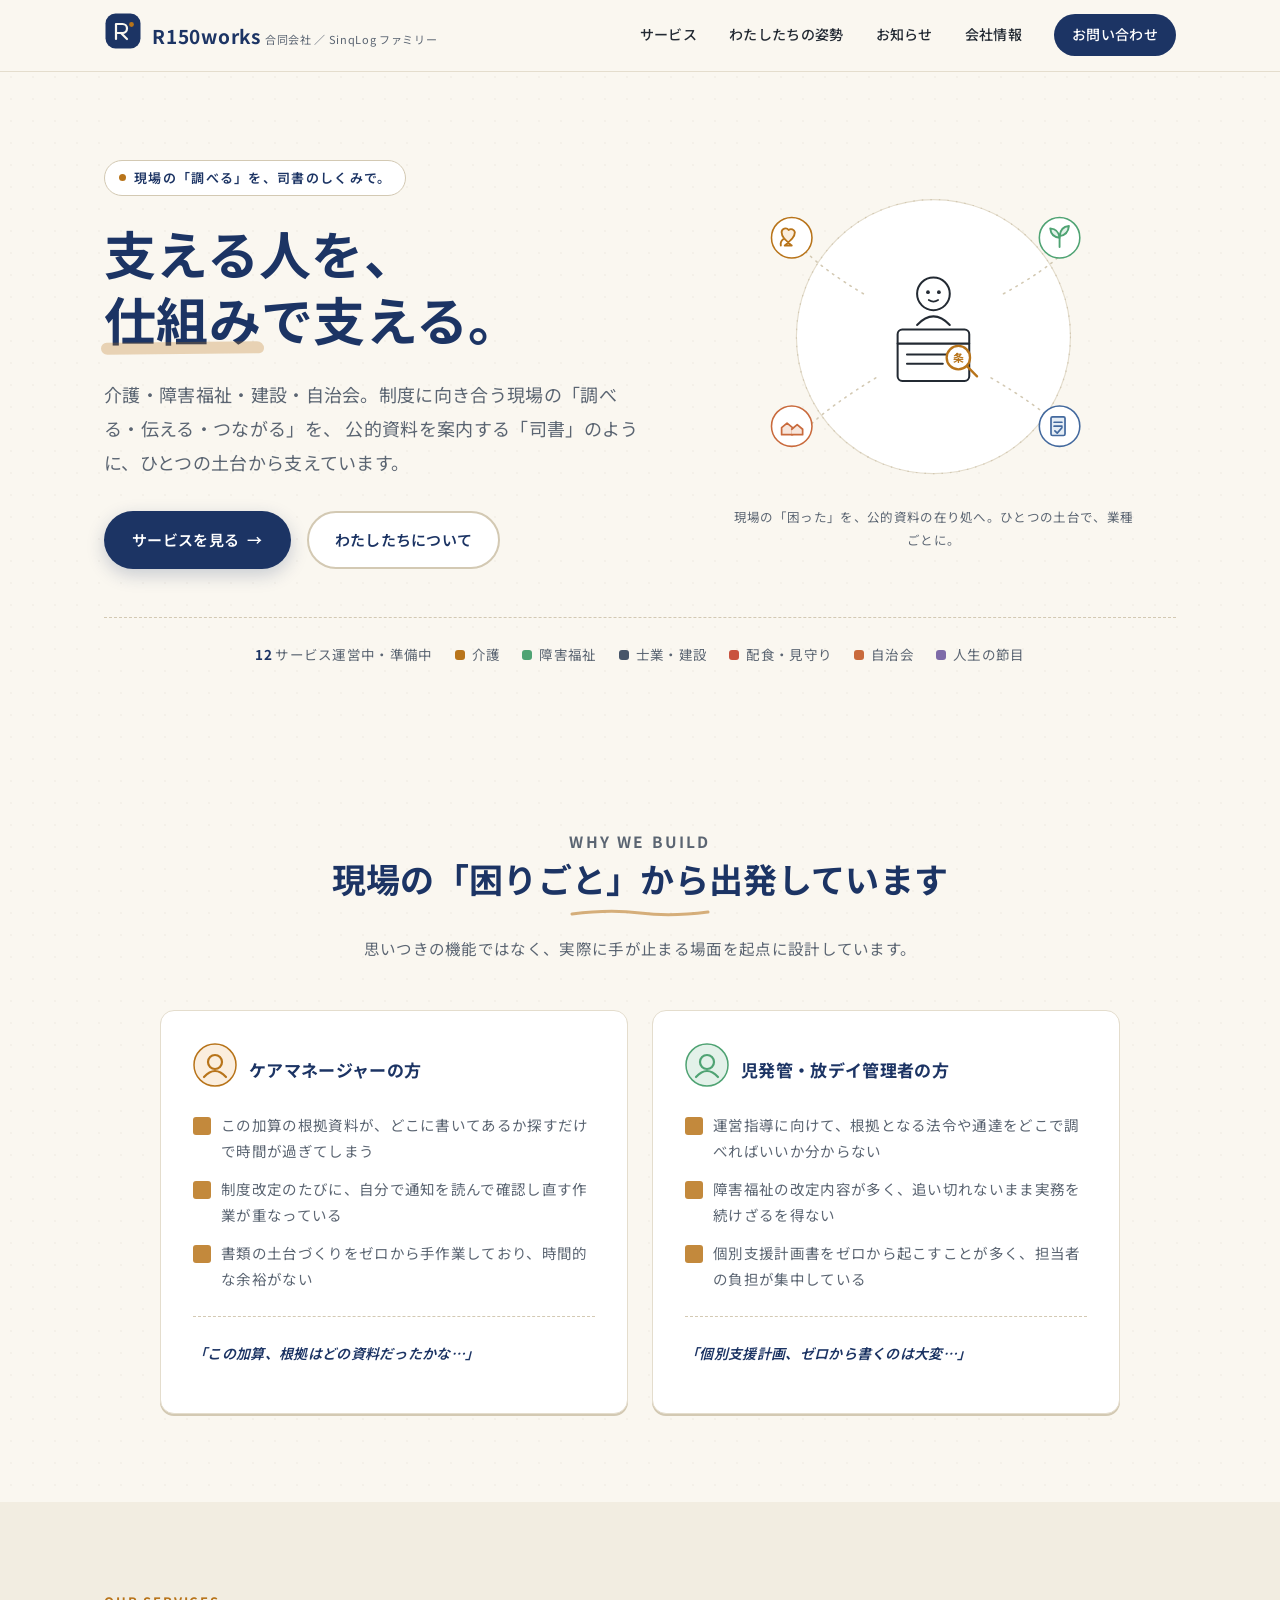
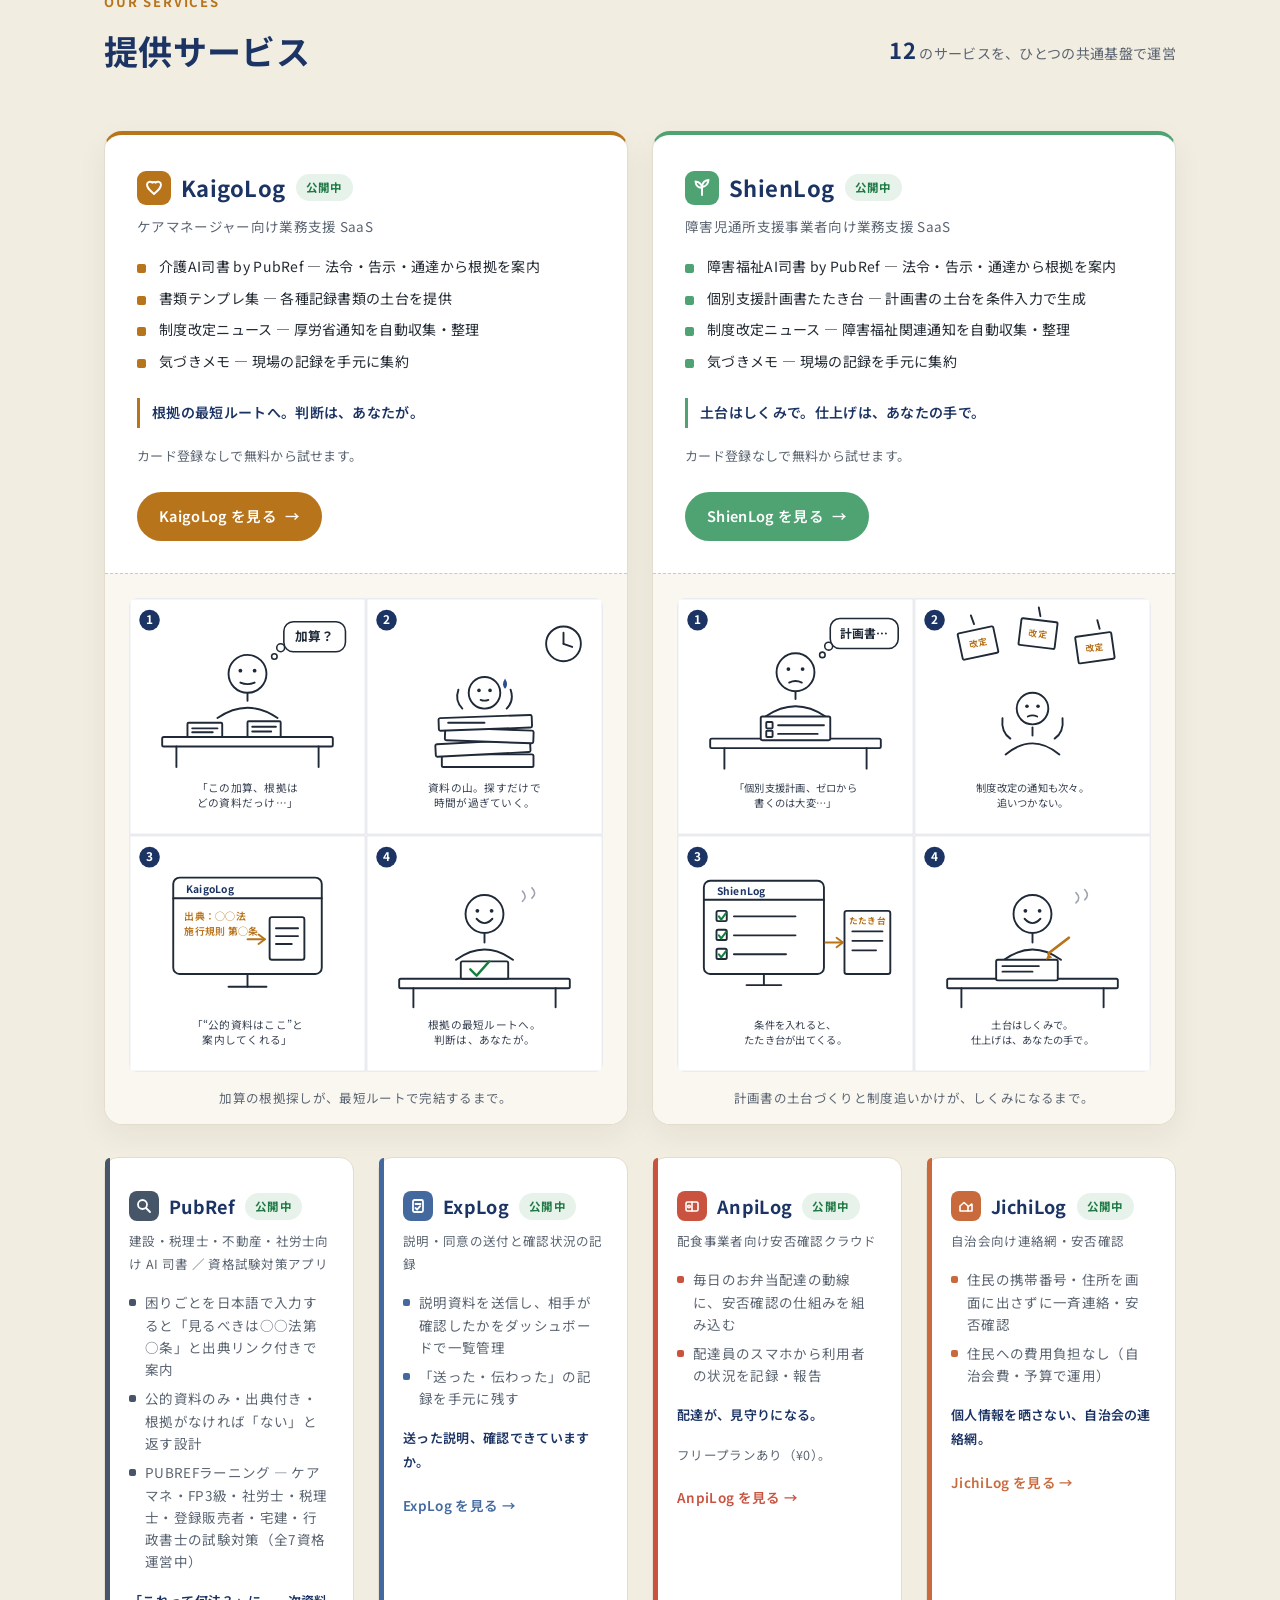
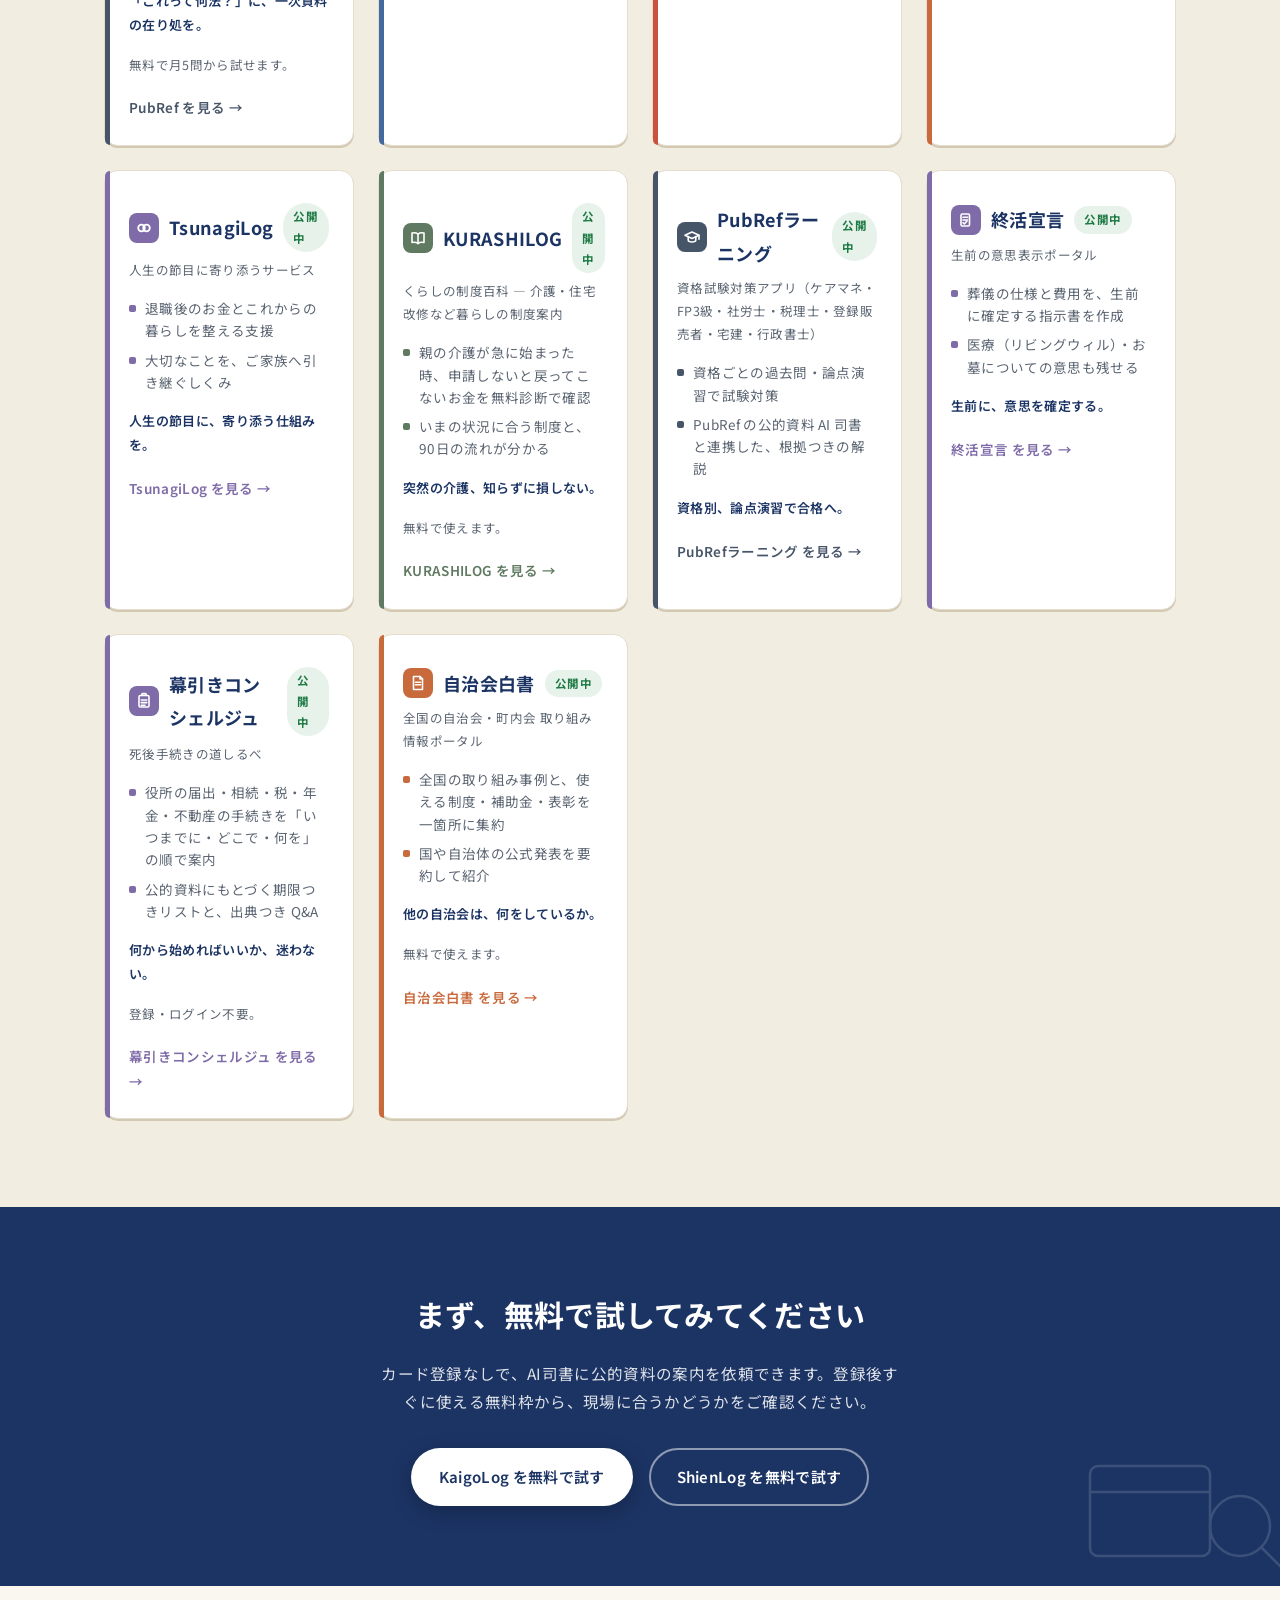
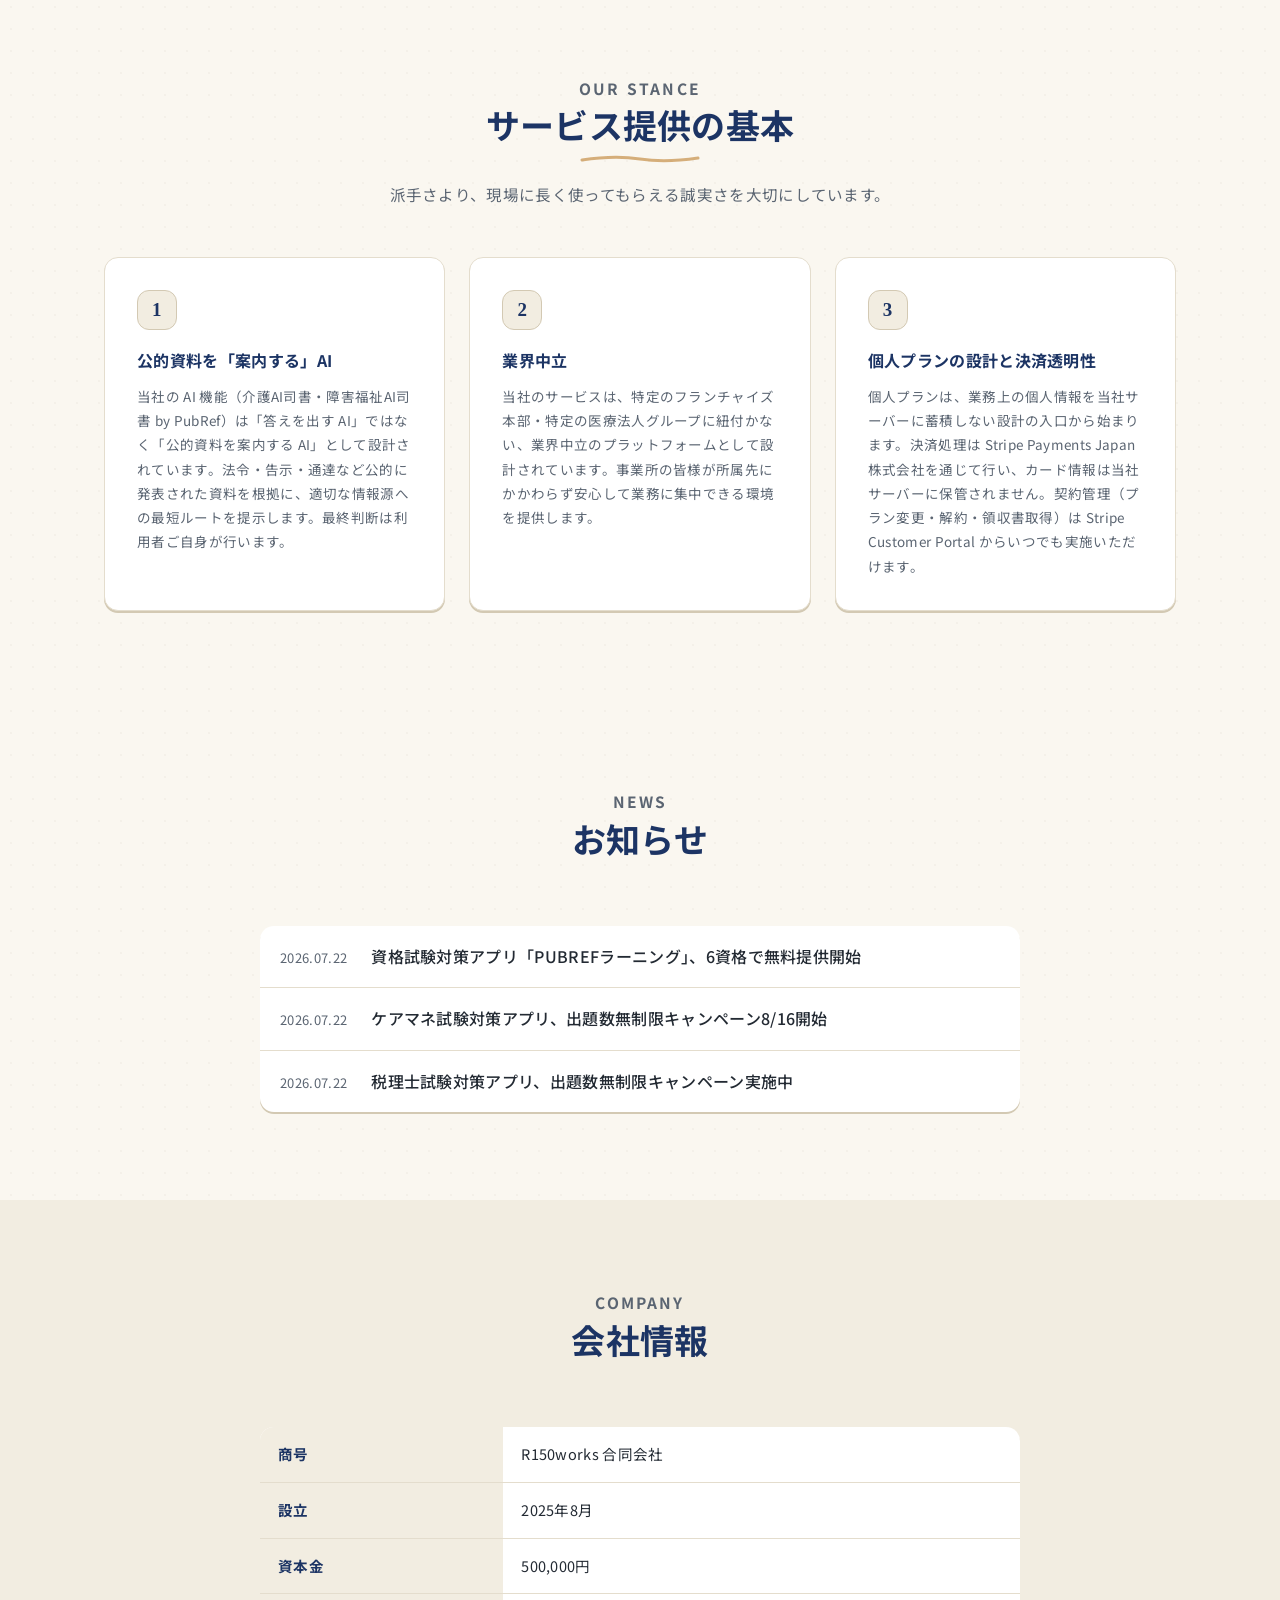
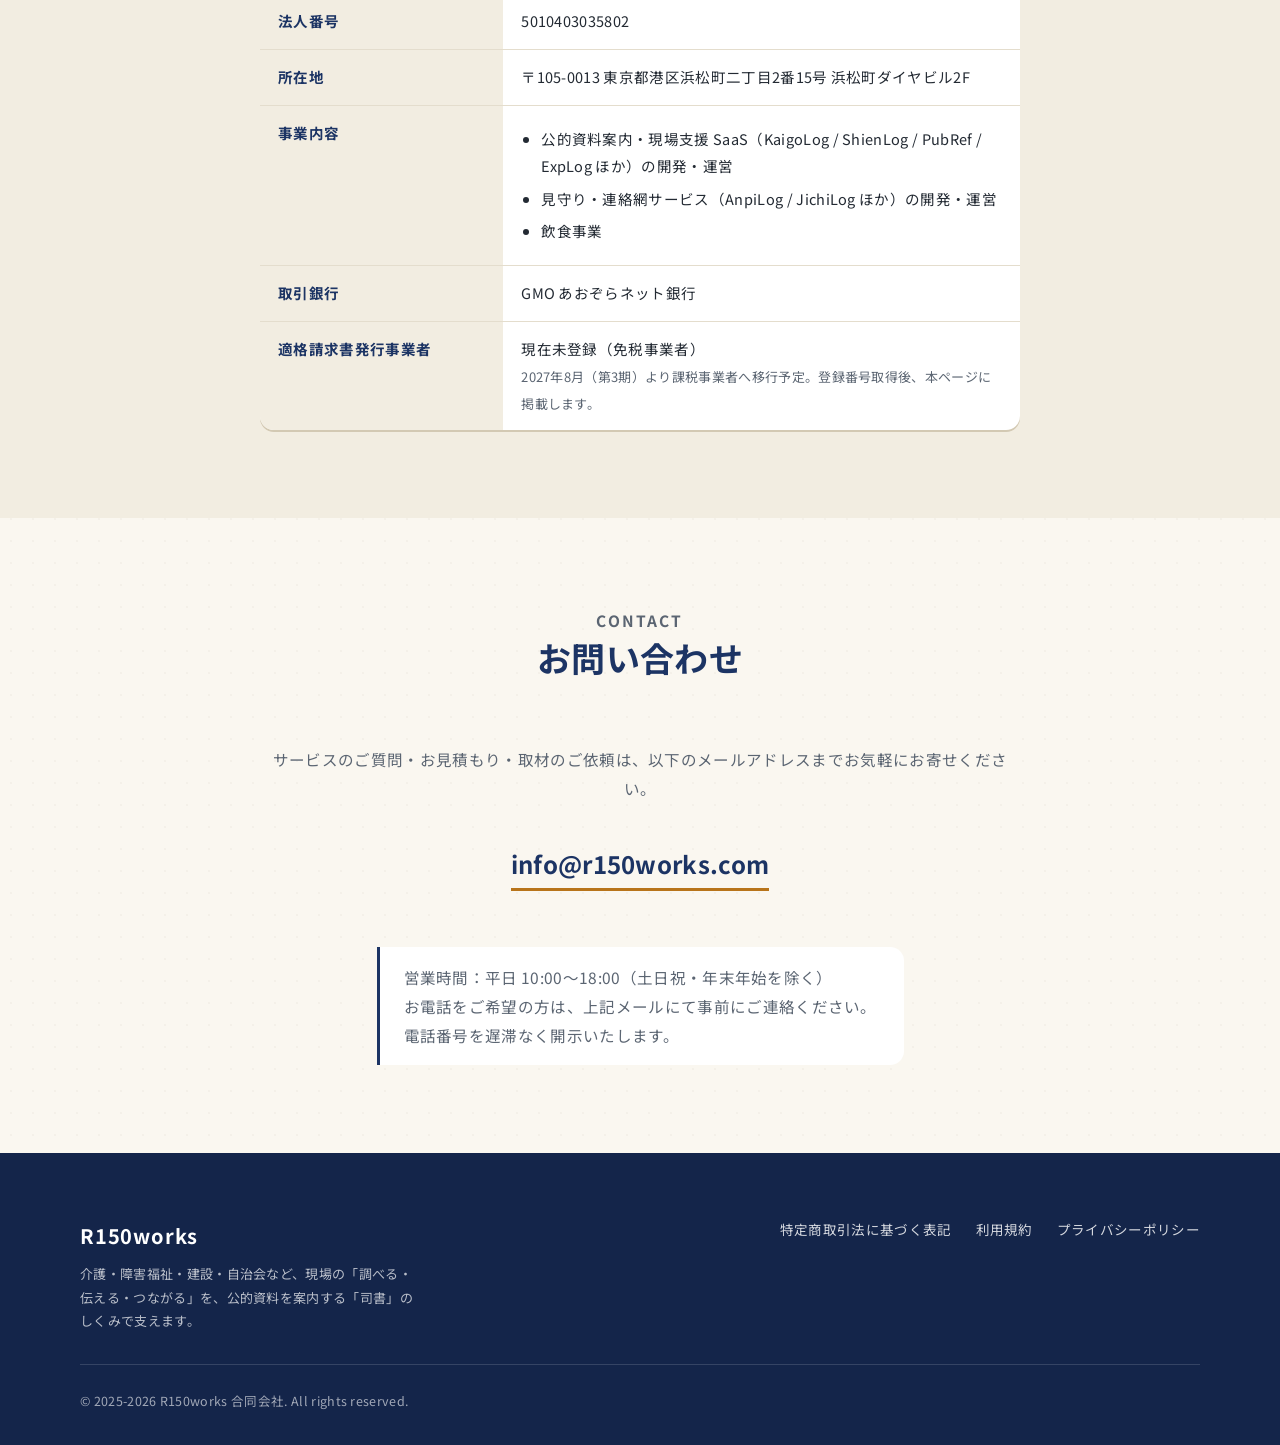
==== commit 3ae1ae20: "サービスセクションに新規5製品（KURASHILOG/PubRefラーニング/終活宣言/幕引きコンシェルジュ/自治会白書）を追加 既存7製品と同じmini-cardパターンを踏襲し、各サイトのtitl" ====
--- a/index.html
+++ b/index.html
@@ -37,6 +37,7 @@
   --anpi:    #C9533F;
   --jichi:   #C96A3C;
   --tsunagi: #7E6BA8;
+  --kurashi: #5F7A61; /* KURASHILOG 確定差し色（02_共通ブランド方針.md 2026-07-13） */
 
   /* 余白スケール（4 の倍数で統一） */
   --s1: 4px;  --s2: 8px;  --s3: 16px; --s4: 24px;
@@ -576,7 +577,7 @@
 
   <div class="hero-strip">
     <div class="hero-strip-inner">
-      <span><b>7</b> サービス運営中・準備中</span>
+      <span><b>12</b> サービス運営中・準備中</span>
       <span class="chip"><span class="sw" style="background:var(--kaigo)"></span>介護</span>
       <span class="chip"><span class="sw" style="background:var(--shien)"></span>障害福祉</span>
       <span class="chip"><span class="sw" style="background:var(--pubref)"></span>士業・建設</span>
@@ -637,7 +638,7 @@
       <p class="section-kicker">OUR SERVICES</p>
       <h2>提供サービス</h2>
     </div>
-    <p class="count"><b>7</b> のサービスを、ひとつの共通基盤で運営</p>
+    <p class="count"><b>12</b> のサービスを、ひとつの共通基盤で運営</p>
   </div>
 
   <!-- 主役2製品：4コマ漫画つき -->
@@ -926,6 +927,84 @@
       <a href="https://tsunagilog.jp/" class="mini-link">TsunagiLog を見る →</a>
     </article>
 
+    <article class="mini-card" style="--a: var(--kurashi);">
+      <div class="mini-top">
+        <span class="mini-badge" aria-hidden="true"><svg width="18" height="18" viewBox="0 0 18 18"><g stroke="#fff" stroke-width="1.6" fill="none" stroke-linecap="round" stroke-linejoin="round"><path d="M9 5 C7.5 3.8 5 3.5 3 4 V13.5 C5 13 7.5 13.3 9 14.5"/><path d="M9 5 C10.5 3.8 13 3.5 15 4 V13.5 C13 13 10.5 13.3 9 14.5"/><line x1="9" y1="5" x2="9" y2="14.5"/></g></svg></span>
+        <h3>KURASHILOG</h3>
+        <span class="status">公開中</span>
+      </div>
+      <p class="role">くらしの制度百科 — 介護・住宅改修など暮らしの制度案内</p>
+      <ul class="feat">
+        <li>親の介護が急に始まった時、申請しないと戻ってこないお金を無料診断で確認</li>
+        <li>いまの状況に合う制度と、90日の流れが分かる</li>
+      </ul>
+      <p class="mini-tag">突然の介護、知らずに損しない。</p>
+      <p class="mini-note">無料で使えます。</p>
+      <a href="https://kurashi-hyakka.jp/" class="mini-link">KURASHILOG を見る →</a>
+    </article>
+
+    <article class="mini-card" style="--a: var(--pubref);">
+      <div class="mini-top">
+        <span class="mini-badge" aria-hidden="true"><svg width="18" height="18" viewBox="0 0 18 18"><g stroke="#fff" stroke-width="1.6" fill="none" stroke-linecap="round" stroke-linejoin="round"><path d="M9 4 L16 7.2 L9 10.4 L2 7.2 Z"/><path d="M5.2 8.6 V12 C5.2 13 7 14 9 14 C11 14 12.8 13 12.8 12 V8.6"/><line x1="16" y1="7.2" x2="16" y2="11.2"/></g></svg></span>
+        <h3>PubRefラーニング</h3>
+        <span class="status">公開中</span>
+      </div>
+      <p class="role">資格試験対策アプリ（ケアマネ・FP3級・社労士・税理士・登録販売者・宅建・行政書士）</p>
+      <ul class="feat">
+        <li>資格ごとの過去問・論点演習で試験対策</li>
+        <li>PubRef の公的資料 AI 司書と連携した、根拠つきの解説</li>
+      </ul>
+      <p class="mini-tag">資格別、論点演習で合格へ。</p>
+      <a href="https://pubref.jp/learning" class="mini-link">PubRefラーニング を見る →</a>
+    </article>
+
+    <article class="mini-card" style="--a: var(--tsunagi);">
+      <div class="mini-top">
+        <span class="mini-badge" aria-hidden="true"><svg width="18" height="18" viewBox="0 0 18 18"><g stroke="#fff" stroke-width="1.6" fill="none" stroke-linecap="round" stroke-linejoin="round"><rect x="4" y="3" width="8.5" height="12" rx="1.3"/><line x1="6" y1="6.3" x2="10.5" y2="6.3"/><line x1="6" y1="9" x2="10.5" y2="9"/><path d="M6 11.7 l1.3 1.3 l2.7 -3"/></g></svg></span>
+        <h3>終活宣言</h3>
+        <span class="status">公開中</span>
+      </div>
+      <p class="role">生前の意思表示ポータル</p>
+      <ul class="feat">
+        <li>葬儀の仕様と費用を、生前に確定する指示書を作成</li>
+        <li>医療（リビングウィル）・お墓についての意思も残せる</li>
+      </ul>
+      <p class="mini-tag">生前に、意思を確定する。</p>
+      <a href="https://shukatsu-sengen.jp/" class="mini-link">終活宣言 を見る →</a>
+    </article>
+
+    <article class="mini-card" style="--a: var(--tsunagi);">
+      <div class="mini-top">
+        <span class="mini-badge" aria-hidden="true"><svg width="18" height="18" viewBox="0 0 18 18"><g stroke="#fff" stroke-width="1.6" fill="none" stroke-linecap="round" stroke-linejoin="round"><rect x="4" y="3.5" width="10" height="11.5" rx="1.3"/><path d="M6.8 3.5 V2.6 a1 1 0 0 1 1 -1 h2.4 a1 1 0 0 1 1 1 V3.5"/><line x1="6.2" y1="8" x2="11.8" y2="8"/><line x1="6.2" y1="10.6" x2="11.8" y2="10.6"/><line x1="6.2" y1="13.2" x2="10" y2="13.2"/></g></svg></span>
+        <h3>幕引きコンシェルジュ</h3>
+        <span class="status">公開中</span>
+      </div>
+      <p class="role">死後手続きの道しるべ</p>
+      <ul class="feat">
+        <li>役所の届出・相続・税・年金・不動産の手続きを「いつまでに・どこで・何を」の順で案内</li>
+        <li>公的資料にもとづく期限つきリストと、出典つき Q&amp;A</li>
+      </ul>
+      <p class="mini-tag">何から始めればいいか、迷わない。</p>
+      <p class="mini-note">登録・ログイン不要。</p>
+      <a href="https://makuhiki.jp/" class="mini-link">幕引きコンシェルジュ を見る →</a>
+    </article>
+
+    <article class="mini-card" style="--a: var(--jichi);">
+      <div class="mini-top">
+        <span class="mini-badge" aria-hidden="true"><svg width="18" height="18" viewBox="0 0 18 18"><g stroke="#fff" stroke-width="1.6" fill="none" stroke-linecap="round" stroke-linejoin="round"><path d="M4.5 2.5 H11 L13.5 5 V15.5 H4.5 Z"/><path d="M11 2.5 V5 H13.5"/><line x1="6.5" y1="8.3" x2="11.5" y2="8.3"/><line x1="6.5" y1="10.8" x2="11.5" y2="10.8"/></g></svg></span>
+        <h3>自治会白書</h3>
+        <span class="status">公開中</span>
+      </div>
+      <p class="role">全国の自治会・町内会 取り組み情報ポータル</p>
+      <ul class="feat">
+        <li>全国の取り組み事例と、使える制度・補助金・表彰を一箇所に集約</li>
+        <li>国や自治体の公式発表を要約して紹介</li>
+      </ul>
+      <p class="mini-tag">他の自治会は、何をしているか。</p>
+      <p class="mini-note">無料で使えます。</p>
+      <a href="https://jichikai-hakusho.jp/" class="mini-link">自治会白書 を見る →</a>
+    </article>
+
   </div>
 </section>
 
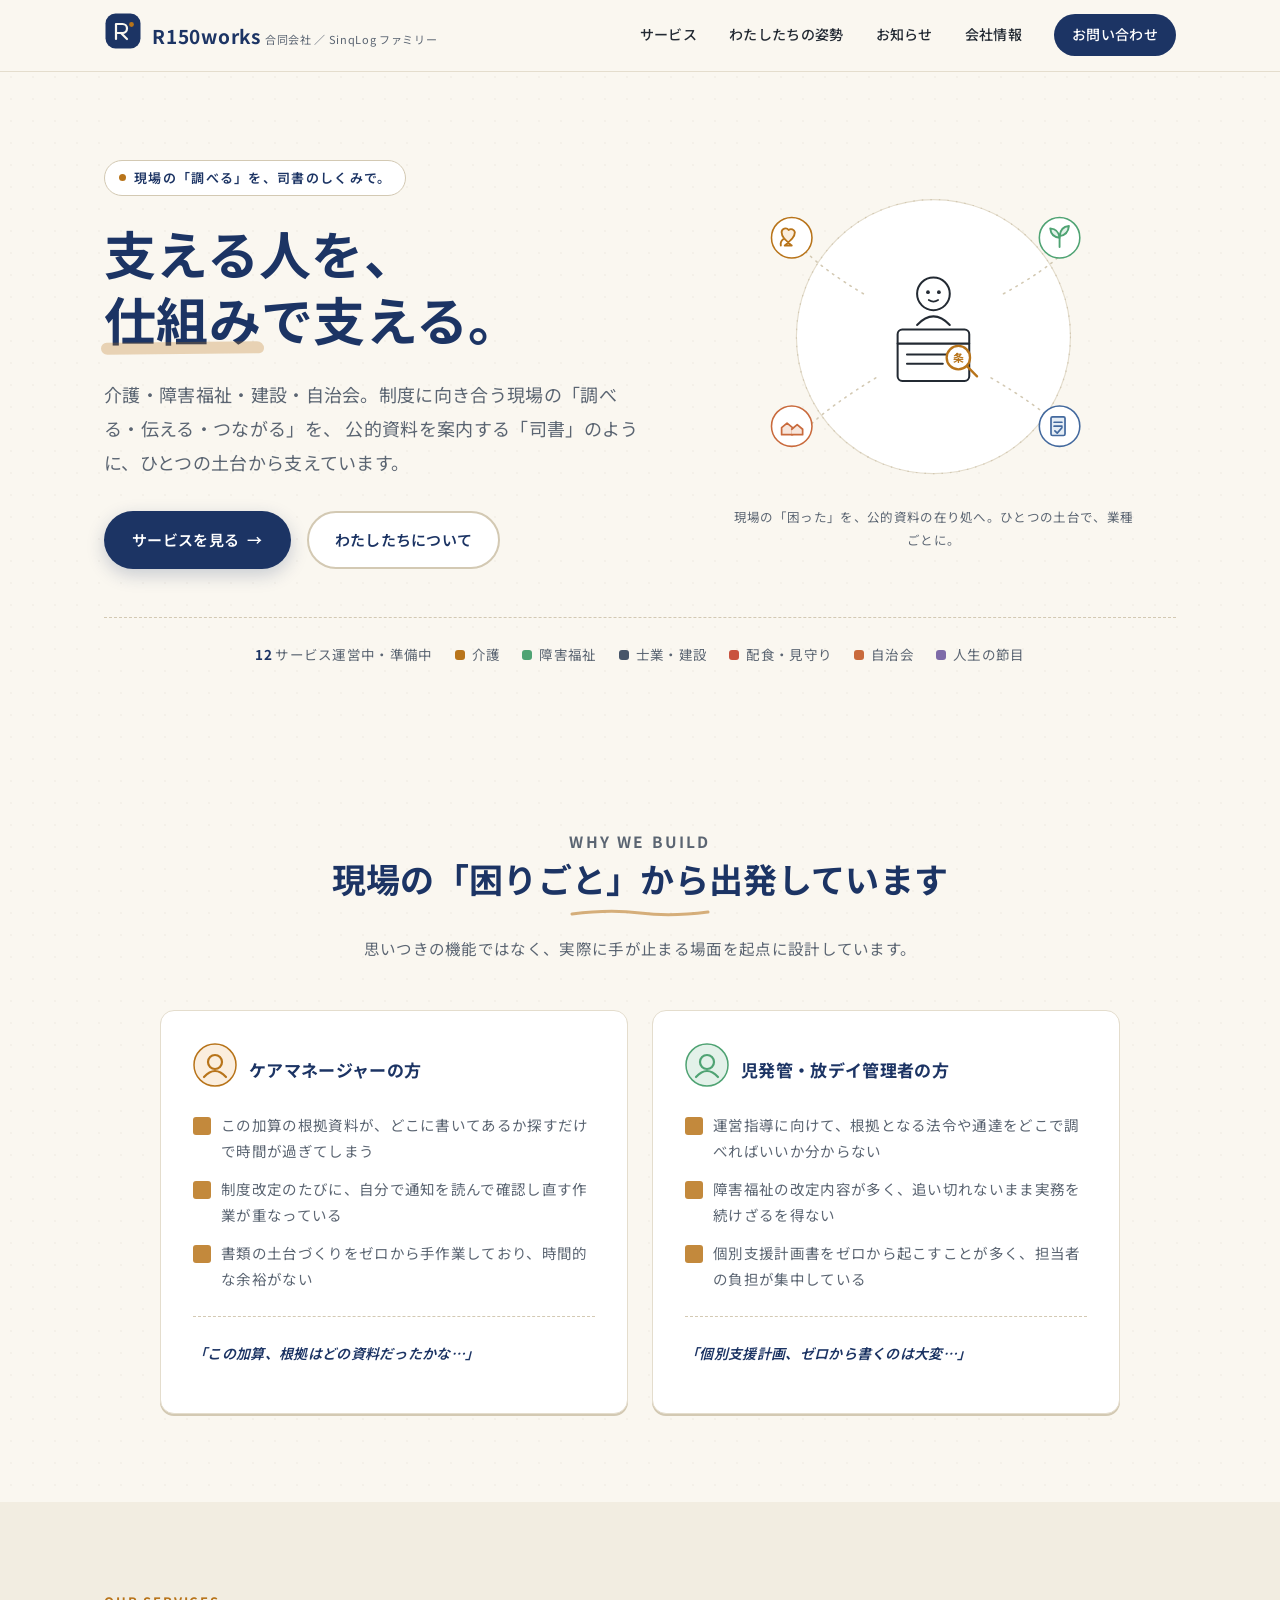
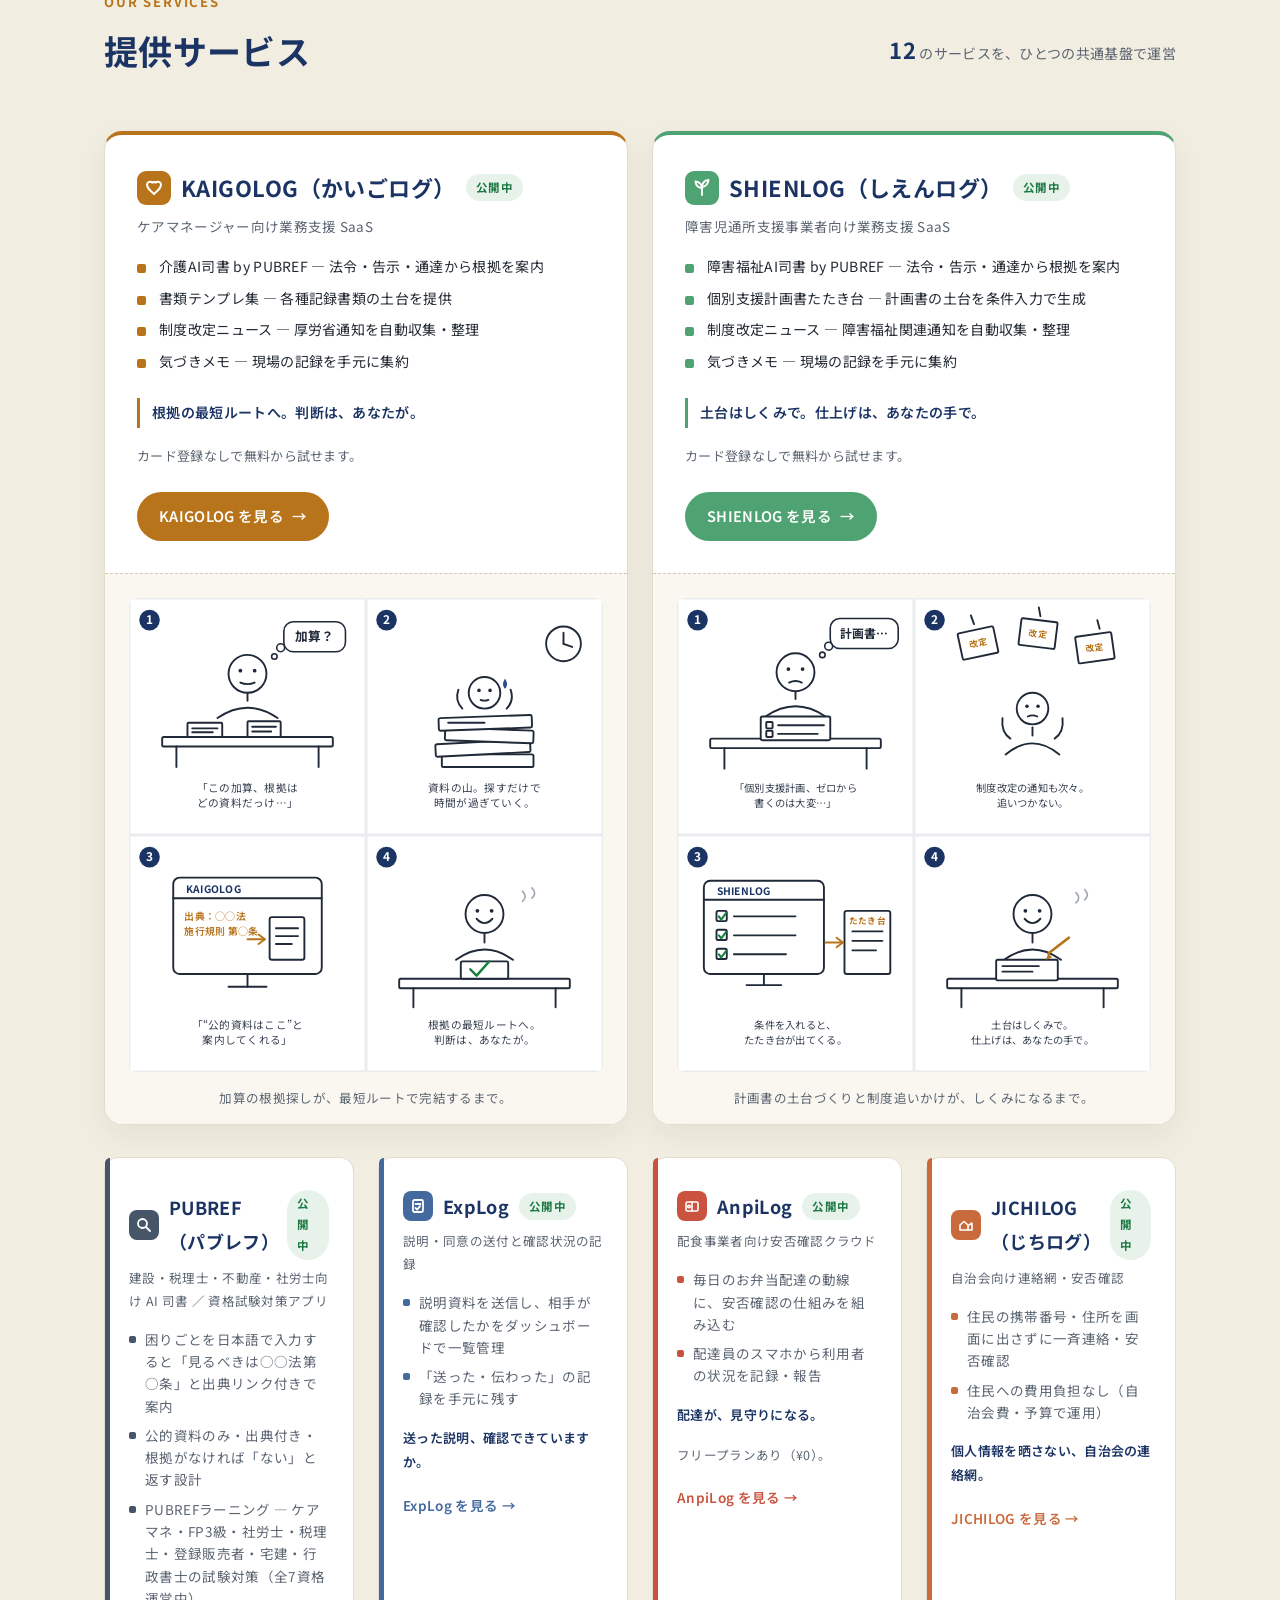
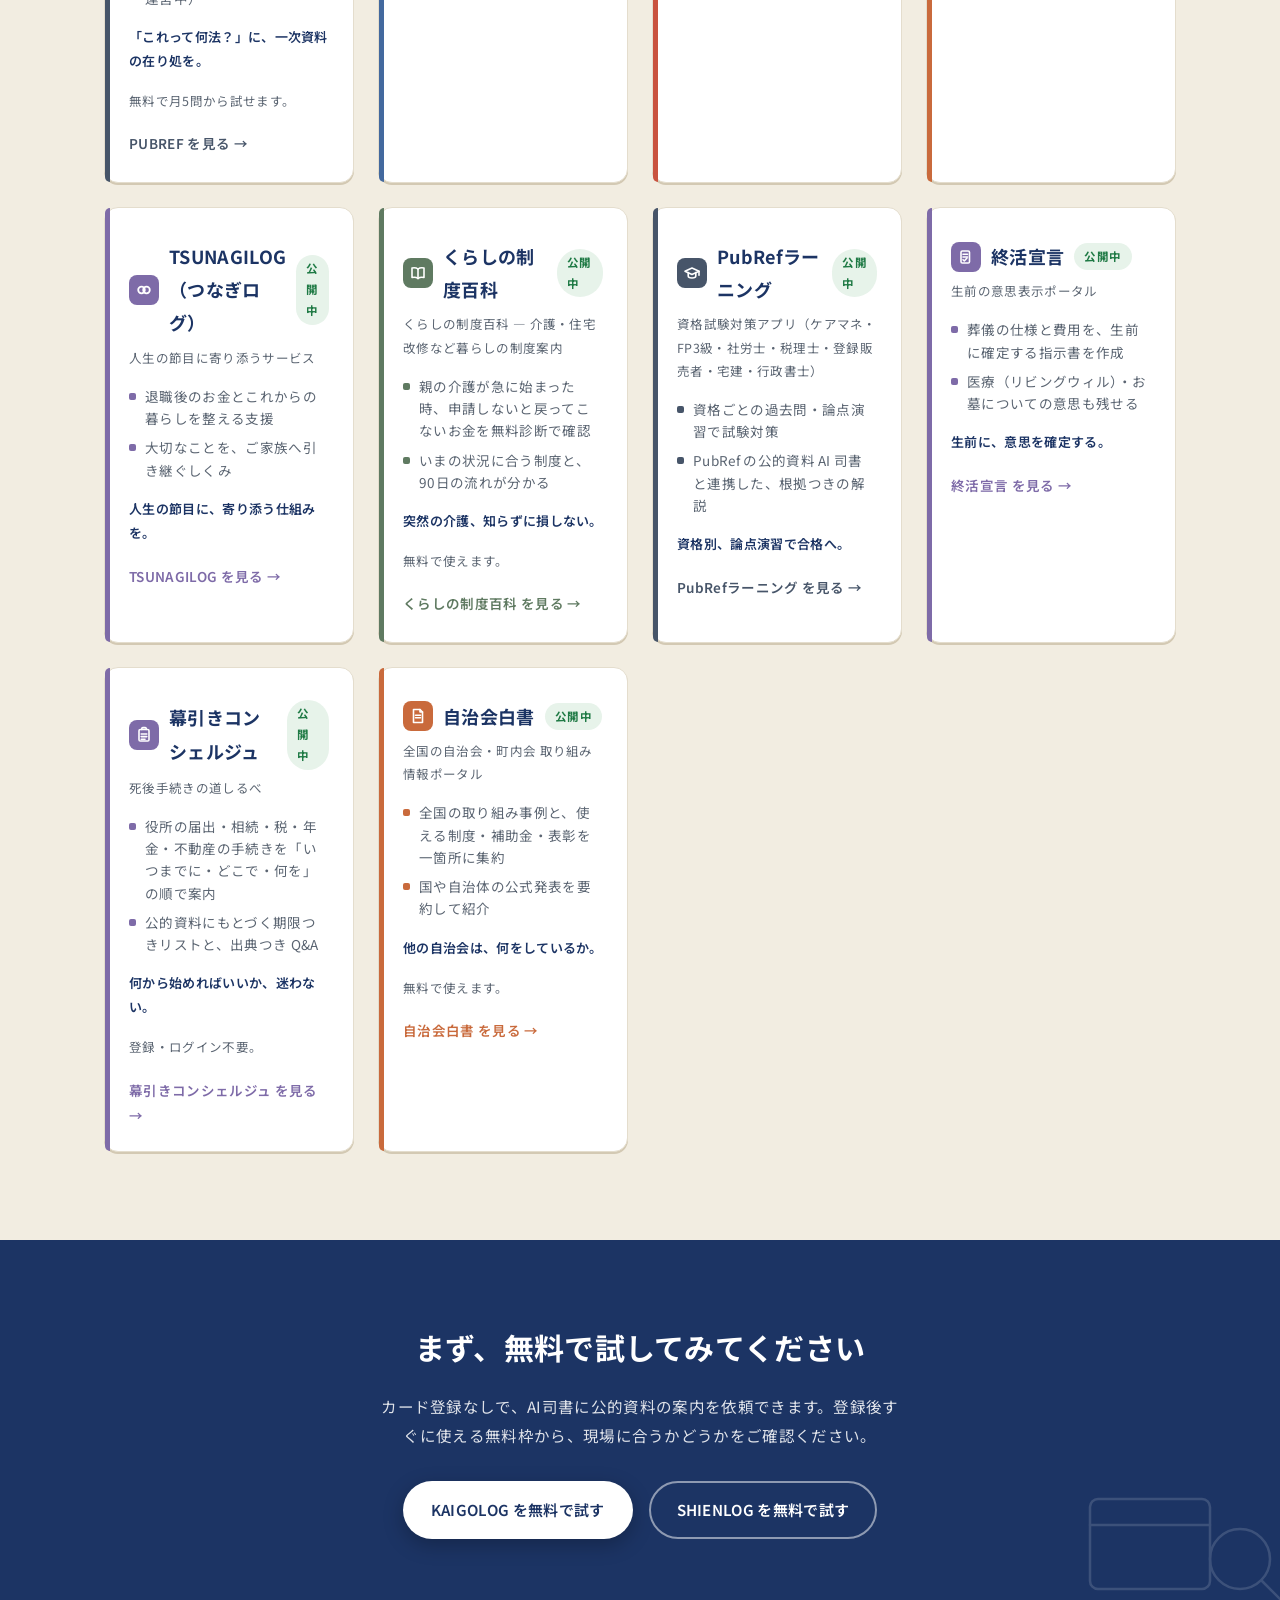
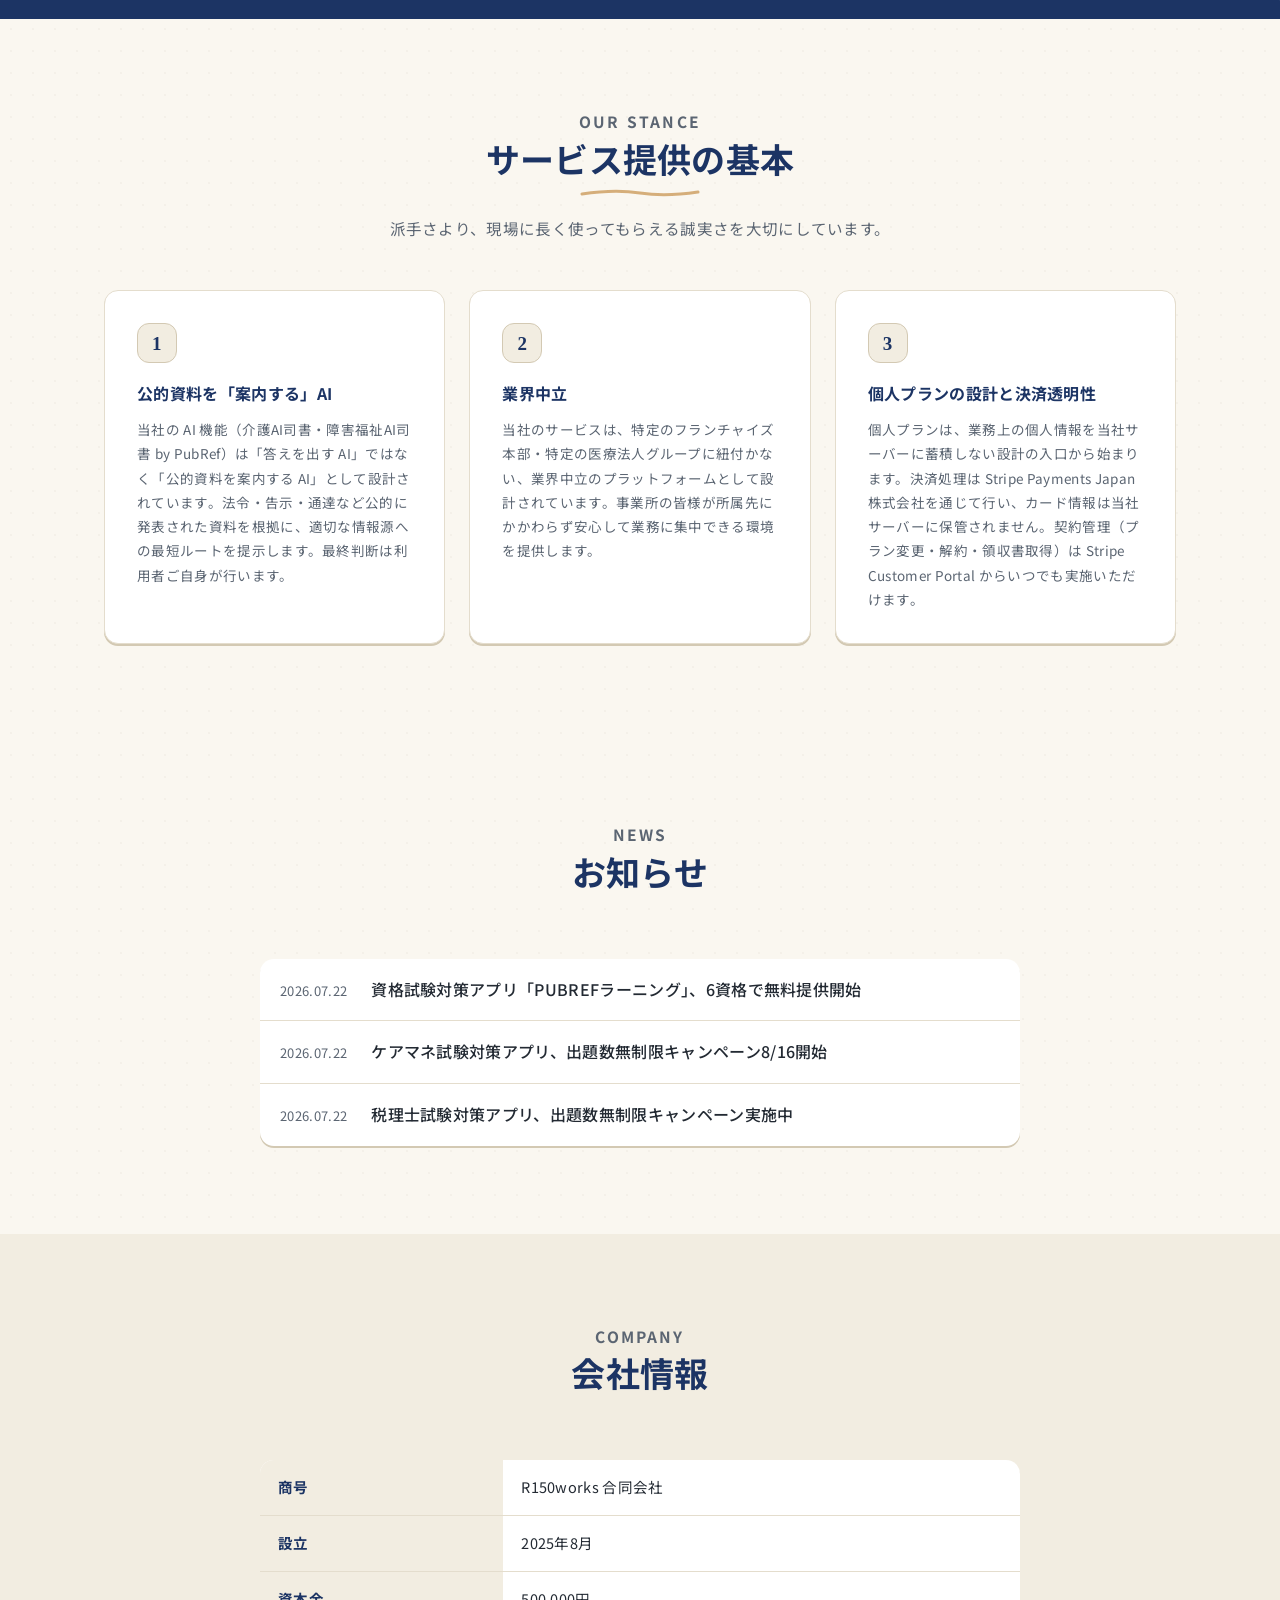
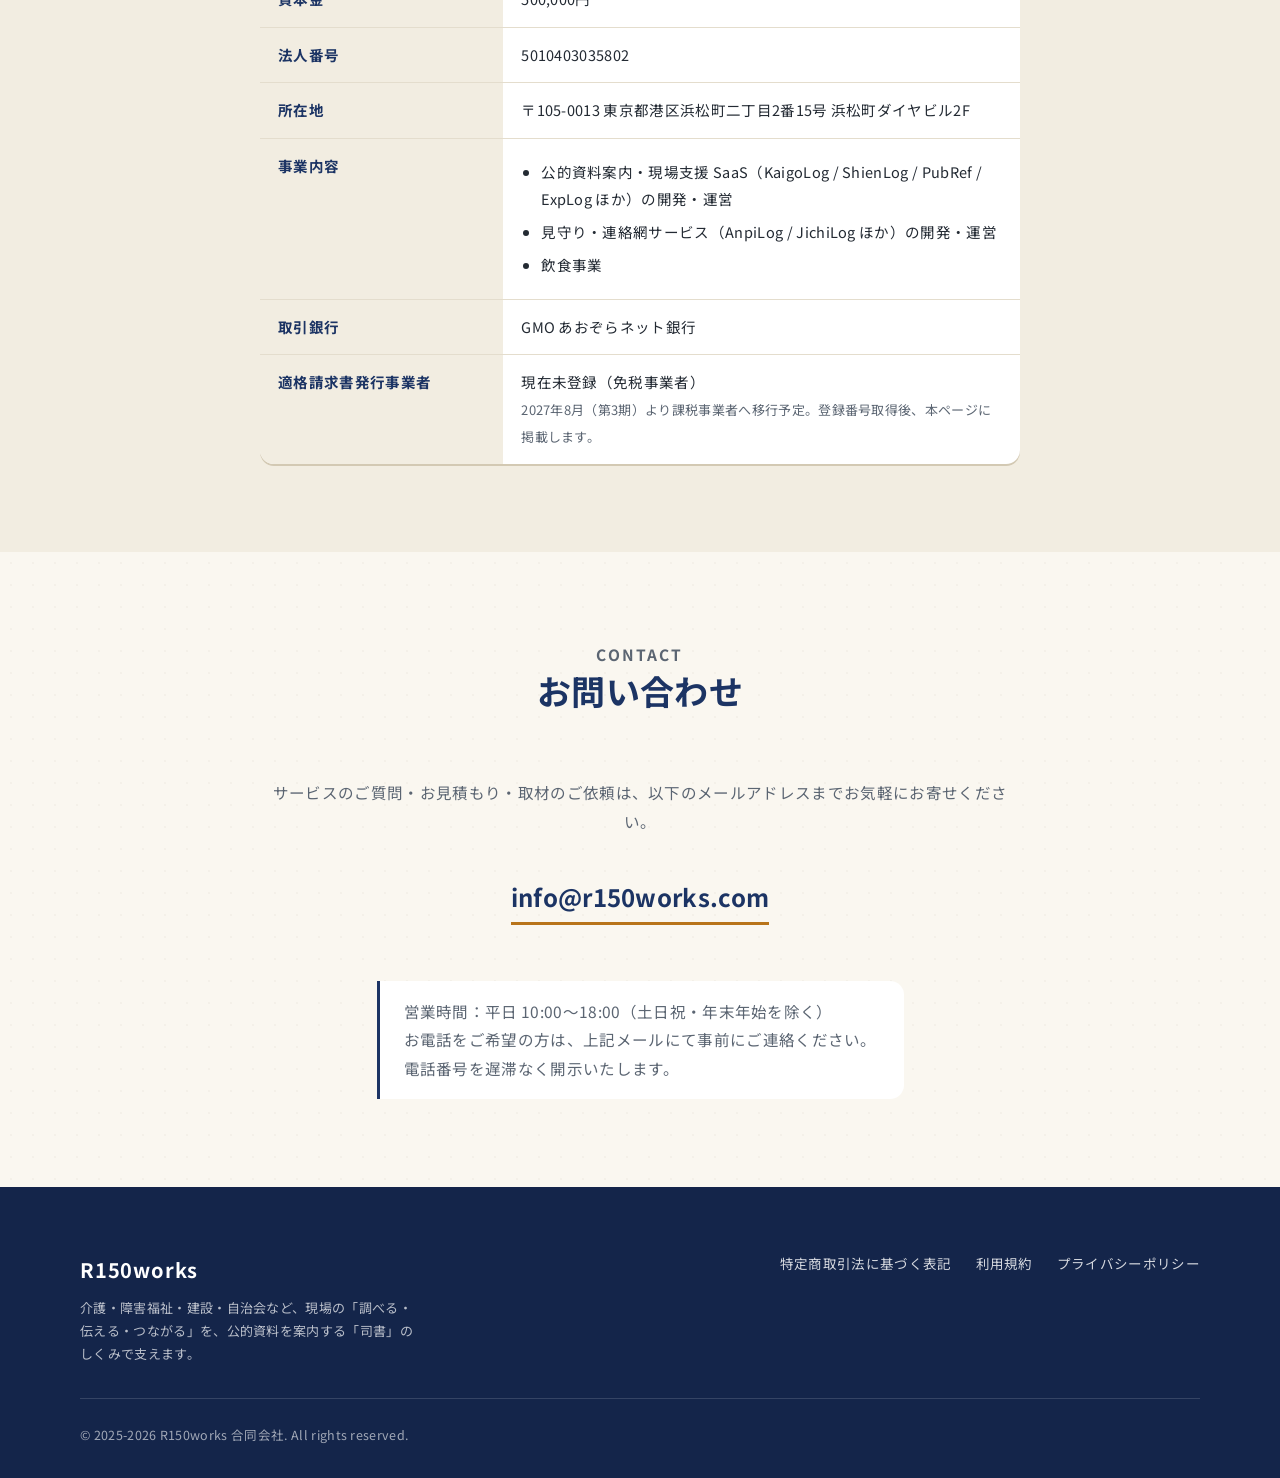
==== commit 925a502a: "fix: ブランド表記統一（大文字化・KURASHILOG非公開化） サイト紹介カードのKaigoLog/ShienLog/PubRef/JichiLog/TsunagiLogをKAIGOLOG/SH" ====
--- a/index.html
+++ b/index.html
@@ -651,23 +651,23 @@
           <span class="flag-badge" aria-hidden="true">
             <svg width="20" height="20" viewBox="0 0 20 20"><g stroke="#fff" stroke-width="1.9" fill="none" stroke-linecap="round" stroke-linejoin="round"><path d="M10 16 c-4.5 -4 -7 -6 -7 -9.5 a3 3 0 0 1 5.2 -1.8 a3 3 0 0 1 3.6 0 A3 3 0 0 1 17 6.5 C17 10 14.5 12 10 16 Z"/></g></svg>
           </span>
-          <h3>KaigoLog</h3>
+          <h3>KAIGOLOG（かいごログ）</h3>
           <span class="status">公開中</span>
         </div>
         <p class="role">ケアマネージャー向け業務支援 SaaS</p>
         <ul class="feat">
-          <li>介護AI司書 by PubRef — 法令・告示・通達から根拠を案内</li>
+          <li>介護AI司書 by PUBREF — 法令・告示・通達から根拠を案内</li>
           <li>書類テンプレ集 — 各種記録書類の土台を提供</li>
           <li>制度改定ニュース — 厚労省通知を自動収集・整理</li>
           <li>気づきメモ — 現場の記録を手元に集約</li>
         </ul>
         <p class="flag-tagline">根拠の最短ルートへ。判断は、あなたが。</p>
         <p class="flag-note">カード登録なしで無料から試せます。</p>
-        <a href="https://kaigolog.net/" class="flag-link">KaigoLog を見る <span class="arrow" aria-hidden="true">→</span></a>
-      </div>
-
-      <figure class="comic" aria-label="KaigoLog で加算の根拠探しが最短ルートになる4コマ漫画">
-        <svg viewBox="0 0 600 600" width="100%" xmlns="http://www.w3.org/2000/svg" role="img" aria-label="KaigoLog 4コマ漫画" font-family="'Noto Sans JP',-apple-system,sans-serif">
+        <a href="https://kaigolog.net/" class="flag-link">KAIGOLOG を見る <span class="arrow" aria-hidden="true">→</span></a>
+      </div>
+
+      <figure class="comic" aria-label="KAIGOLOG で加算の根拠探しが最短ルートになる4コマ漫画">
+        <svg viewBox="0 0 600 600" width="100%" xmlns="http://www.w3.org/2000/svg" role="img" aria-label="KAIGOLOG 4コマ漫画" font-family="'Noto Sans JP',-apple-system,sans-serif">
           <rect x="0" y="0" width="600" height="600" fill="#ffffff"/>
           <g stroke="#e5e7eb" stroke-width="1.5" fill="none">
             <rect x="1" y="1" width="298" height="298"/><rect x="301" y="1" width="298" height="298"/>
@@ -715,7 +715,7 @@
               <line x1="150" y1="176" x2="150" y2="192"/><line x1="126" y1="192" x2="174" y2="192"/>
               <rect x="178" y="104" width="44" height="54" rx="3" fill="#fff"/><line x1="186" y1="118" x2="214" y2="118"/><line x1="186" y1="128" x2="214" y2="128"/><line x1="186" y1="138" x2="206" y2="138"/>
             </g>
-            <text x="72" y="74" fill="#1c3464" font-size="13" font-weight="700">KaigoLog</text>
+            <text x="72" y="74" fill="#1c3464" font-size="13" font-weight="700">KAIGOLOG</text>
             <text x="70" y="108" fill="#b8741a" font-size="12.5" font-weight="600">出典：◯◯法</text>
             <text x="70" y="126" fill="#b8741a" font-size="12.5" font-weight="600">施行規則 第◯条</text>
             <path d="M150 132 H172" stroke="#b8741a" stroke-width="2.4" fill="none" stroke-linecap="round"/><path d="M164 126 l8 6 l-8 6" stroke="#b8741a" stroke-width="2.4" fill="none" stroke-linecap="round" stroke-linejoin="round"/>
@@ -747,23 +747,23 @@
           <span class="flag-badge" aria-hidden="true">
             <svg width="20" height="20" viewBox="0 0 20 20"><g stroke="#fff" stroke-width="1.9" fill="none" stroke-linecap="round" stroke-linejoin="round"><path d="M10 17 V8"/><path d="M10 10 q-6 -0.5 -6.5 -6.5 q6 0.5 6.5 6.5"/><path d="M10 9 q6 -1 6.5 -7 q-6 0.5 -6.5 7"/></g></svg>
           </span>
-          <h3>ShienLog</h3>
+          <h3>SHIENLOG（しえんログ）</h3>
           <span class="status">公開中</span>
         </div>
         <p class="role">障害児通所支援事業者向け業務支援 SaaS</p>
         <ul class="feat">
-          <li>障害福祉AI司書 by PubRef — 法令・告示・通達から根拠を案内</li>
+          <li>障害福祉AI司書 by PUBREF — 法令・告示・通達から根拠を案内</li>
           <li>個別支援計画書たたき台 — 計画書の土台を条件入力で生成</li>
           <li>制度改定ニュース — 障害福祉関連通知を自動収集・整理</li>
           <li>気づきメモ — 現場の記録を手元に集約</li>
         </ul>
         <p class="flag-tagline">土台はしくみで。仕上げは、あなたの手で。</p>
         <p class="flag-note">カード登録なしで無料から試せます。</p>
-        <a href="https://shienlog.com/" class="flag-link">ShienLog を見る <span class="arrow" aria-hidden="true">→</span></a>
-      </div>
-
-      <figure class="comic" aria-label="ShienLog で計画書の土台づくりと制度追いかけがしくみになる4コマ漫画">
-        <svg viewBox="0 0 600 600" width="100%" xmlns="http://www.w3.org/2000/svg" role="img" aria-label="ShienLog 4コマ漫画" font-family="'Noto Sans JP',-apple-system,sans-serif">
+        <a href="https://shienlog.com/" class="flag-link">SHIENLOG を見る <span class="arrow" aria-hidden="true">→</span></a>
+      </div>
+
+      <figure class="comic" aria-label="SHIENLOG で計画書の土台づくりと制度追いかけがしくみになる4コマ漫画">
+        <svg viewBox="0 0 600 600" width="100%" xmlns="http://www.w3.org/2000/svg" role="img" aria-label="SHIENLOG 4コマ漫画" font-family="'Noto Sans JP',-apple-system,sans-serif">
           <rect x="0" y="0" width="600" height="600" fill="#ffffff"/>
           <g stroke="#e5e7eb" stroke-width="1.5" fill="none">
             <rect x="1" y="1" width="298" height="298"/><rect x="301" y="1" width="298" height="298"/>
@@ -821,7 +821,7 @@
             <path d="M53 103 l3 4 l6 -8" stroke="#15803d" stroke-width="2.6" fill="none" stroke-linecap="round" stroke-linejoin="round"/>
             <path d="M53 127 l3 4 l6 -8" stroke="#15803d" stroke-width="2.6" fill="none" stroke-linecap="round" stroke-linejoin="round"/>
             <path d="M53 151 l3 4 l6 -8" stroke="#15803d" stroke-width="2.6" fill="none" stroke-linecap="round" stroke-linejoin="round"/>
-            <text x="50" y="76" fill="#1c3464" font-size="13" font-weight="700">ShienLog</text>
+            <text x="50" y="76" fill="#1c3464" font-size="13" font-weight="700">SHIENLOG</text>
             <path d="M188 136 H210" stroke="#b8741a" stroke-width="2.4" fill="none" stroke-linecap="round"/><path d="M202 130 l8 6 l-8 6" stroke="#b8741a" stroke-width="2.4" fill="none" stroke-linecap="round" stroke-linejoin="round"/>
             <text x="241" y="113" text-anchor="middle" fill="#b8741a" font-size="11" font-weight="700">たたき台</text>
             <text text-anchor="middle" fill="#374151" font-size="13"><tspan x="150" y="246">条件を入れると、</tspan><tspan x="150" y="265">たたき台が出てくる。</tspan></text>
@@ -852,7 +852,7 @@
     <article class="mini-card" style="--a: var(--pubref);">
       <div class="mini-top">
         <span class="mini-badge" aria-hidden="true"><svg width="18" height="18" viewBox="0 0 18 18"><g stroke="#fff" stroke-width="1.8" fill="none" stroke-linecap="round"><circle cx="7.5" cy="7.5" r="4.5"/><line x1="11" y1="11" x2="15" y2="15"/></g></svg></span>
-        <h3>PubRef</h3>
+        <h3>PUBREF（パブレフ）</h3>
         <span class="status">公開中</span>
       </div>
       <p class="role">建設・税理士・不動産・社労士向け AI 司書 ／ 資格試験対策アプリ</p>
@@ -863,7 +863,7 @@
       </ul>
       <p class="mini-tag">「これって何法？」に、一次資料の在り処を。</p>
       <p class="mini-note">無料で月5問から試せます。</p>
-      <a href="https://pubref.jp/" class="mini-link">PubRef を見る →</a>
+      <a href="https://pubref.jp/" class="mini-link">PUBREF を見る →</a>
     </article>
 
     <article class="mini-card" style="--a: var(--explog);">
@@ -900,7 +900,7 @@
     <article class="mini-card" style="--a: var(--jichi);">
       <div class="mini-top">
         <span class="mini-badge" aria-hidden="true"><svg width="18" height="18" viewBox="0 0 18 18"><g stroke="#fff" stroke-width="1.6" fill="none" stroke-linecap="round" stroke-linejoin="round"><path d="M3 9 l4 -3.5 l4 3.5 v5 h-8 Z"/><path d="M11 10 l3.5 -3 l0.5 0.4 v6.6 h-4"/></g></svg></span>
-        <h3>JichiLog</h3>
+        <h3>JICHILOG（じちログ）</h3>
         <span class="status">公開中</span>
       </div>
       <p class="role">自治会向け連絡網・安否確認</p>
@@ -909,13 +909,13 @@
         <li>住民への費用負担なし（自治会費・予算で運用）</li>
       </ul>
       <p class="mini-tag">個人情報を晒さない、自治会の連絡網。</p>
-      <a href="https://jichilog.jp/" class="mini-link">JichiLog を見る →</a>
+      <a href="https://jichilog.jp/" class="mini-link">JICHILOG を見る →</a>
     </article>
 
     <article class="mini-card" style="--a: var(--tsunagi);">
       <div class="mini-top">
         <span class="mini-badge" aria-hidden="true"><svg width="18" height="18" viewBox="0 0 18 18"><g stroke="#fff" stroke-width="1.8" fill="none" stroke-linecap="round"><circle cx="6.5" cy="9" r="3.3"/><circle cx="11.5" cy="9" r="3.3"/></g></svg></span>
-        <h3>TsunagiLog</h3>
+        <h3>TSUNAGILOG（つなぎログ）</h3>
         <span class="status">公開中</span>
       </div>
       <p class="role">人生の節目に寄り添うサービス</p>
@@ -924,13 +924,13 @@
         <li>大切なことを、ご家族へ引き継ぐしくみ</li>
       </ul>
       <p class="mini-tag">人生の節目に、寄り添う仕組みを。</p>
-      <a href="https://tsunagilog.jp/" class="mini-link">TsunagiLog を見る →</a>
+      <a href="https://tsunagilog.jp/" class="mini-link">TSUNAGILOG を見る →</a>
     </article>
 
     <article class="mini-card" style="--a: var(--kurashi);">
       <div class="mini-top">
         <span class="mini-badge" aria-hidden="true"><svg width="18" height="18" viewBox="0 0 18 18"><g stroke="#fff" stroke-width="1.6" fill="none" stroke-linecap="round" stroke-linejoin="round"><path d="M9 5 C7.5 3.8 5 3.5 3 4 V13.5 C5 13 7.5 13.3 9 14.5"/><path d="M9 5 C10.5 3.8 13 3.5 15 4 V13.5 C13 13 10.5 13.3 9 14.5"/><line x1="9" y1="5" x2="9" y2="14.5"/></g></svg></span>
-        <h3>KURASHILOG</h3>
+        <h3>くらしの制度百科</h3>
         <span class="status">公開中</span>
       </div>
       <p class="role">くらしの制度百科 — 介護・住宅改修など暮らしの制度案内</p>
@@ -940,7 +940,7 @@
       </ul>
       <p class="mini-tag">突然の介護、知らずに損しない。</p>
       <p class="mini-note">無料で使えます。</p>
-      <a href="https://kurashi-hyakka.jp/" class="mini-link">KURASHILOG を見る →</a>
+      <a href="https://kurashi-hyakka.jp/" class="mini-link">くらしの制度百科 を見る →</a>
     </article>
 
     <article class="mini-card" style="--a: var(--pubref);">
@@ -1014,8 +1014,8 @@
     <h2>まず、無料で試してみてください</h2>
     <p>カード登録なしで、AI司書に公的資料の案内を依頼できます。登録後すぐに使える無料枠から、現場に合うかどうかをご確認ください。</p>
     <div class="cta-actions">
-      <a href="https://kaigolog.net/" class="btn btn-primary">KaigoLog を無料で試す</a>
-      <a href="https://shienlog.com/" class="btn btn-ghost">ShienLog を無料で試す</a>
+      <a href="https://kaigolog.net/" class="btn btn-primary">KAIGOLOG を無料で試す</a>
+      <a href="https://shienlog.com/" class="btn btn-ghost">SHIENLOG を無料で試す</a>
     </div>
   </div>
   <svg class="bg-illust" width="260" height="200" viewBox="0 0 260 200" aria-hidden="true"><g stroke="#fff" stroke-width="2.5" fill="none" stroke-linecap="round" stroke-linejoin="round"><rect x="40" y="60" width="120" height="90" rx="8"/><line x1="40" y1="86" x2="160" y2="86"/><circle cx="190" cy="120" r="30"/><line x1="212" y1="142" x2="240" y2="170"/></g></svg>
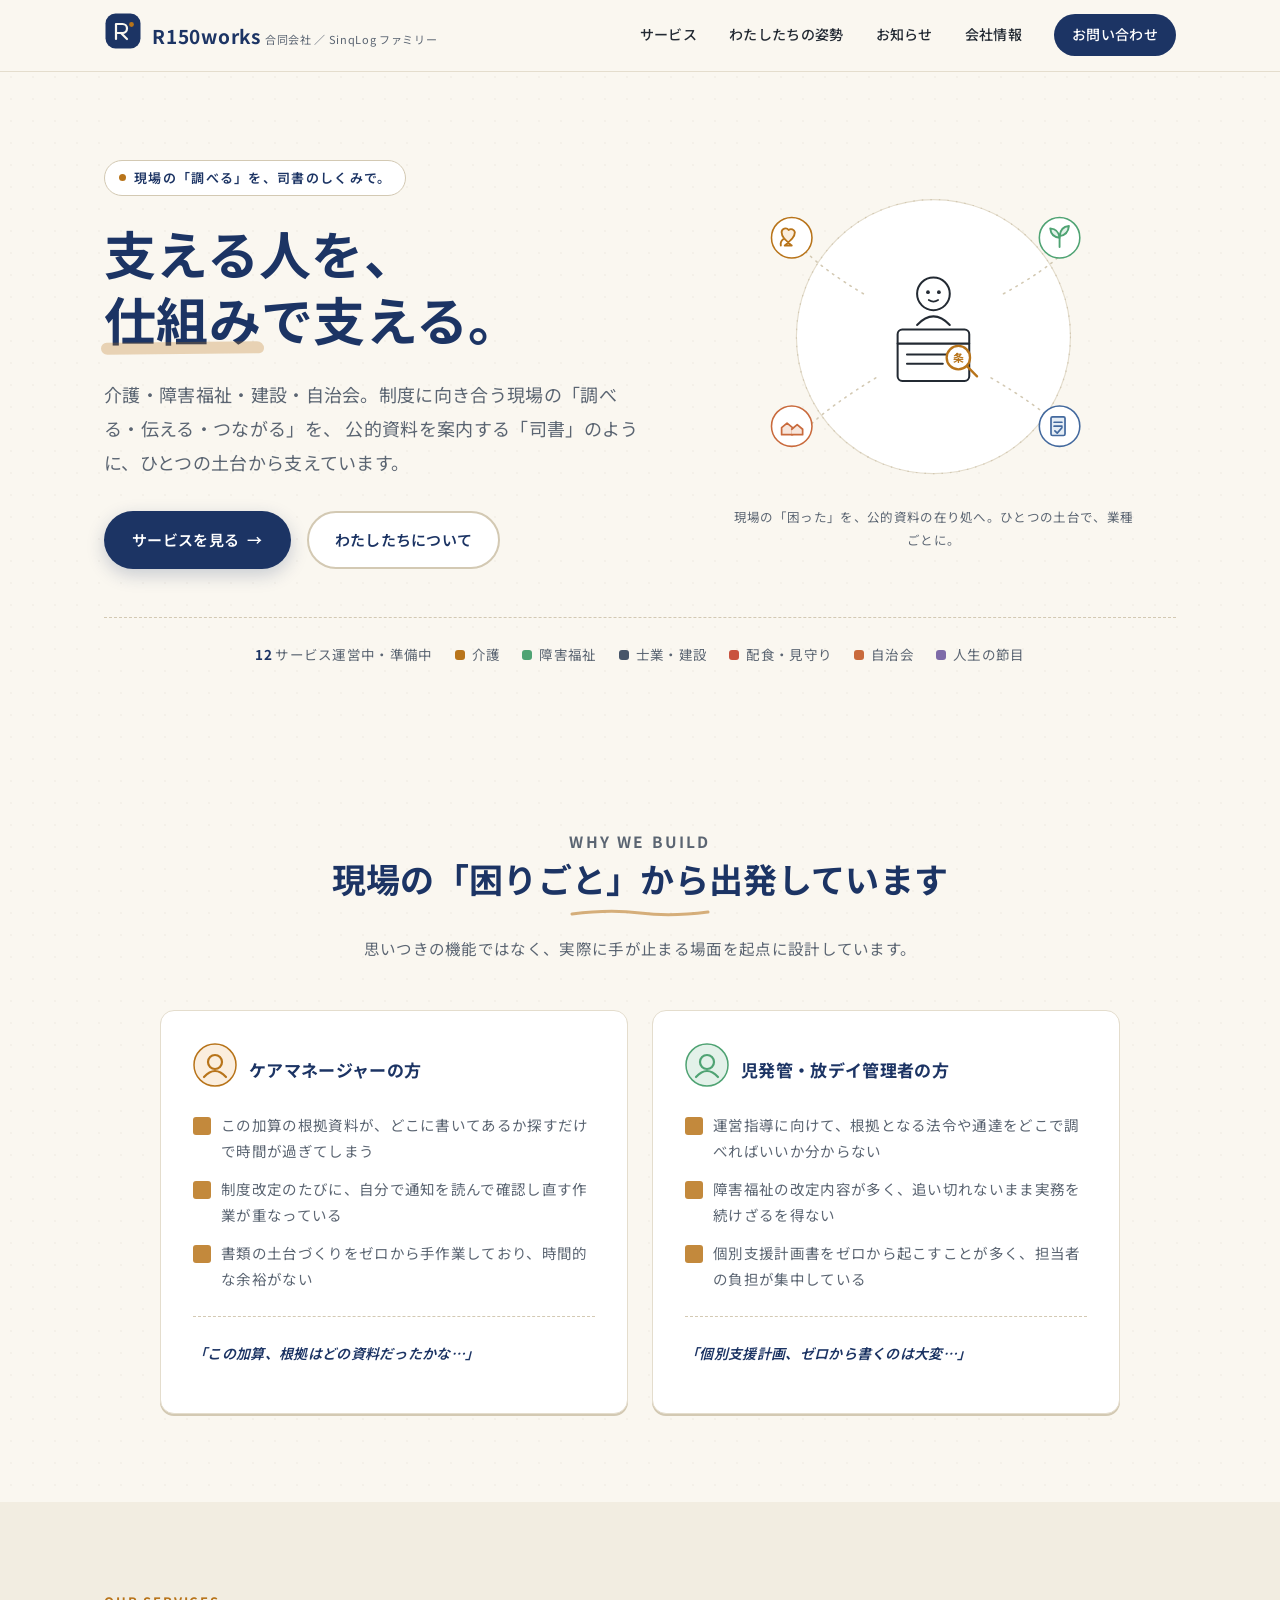
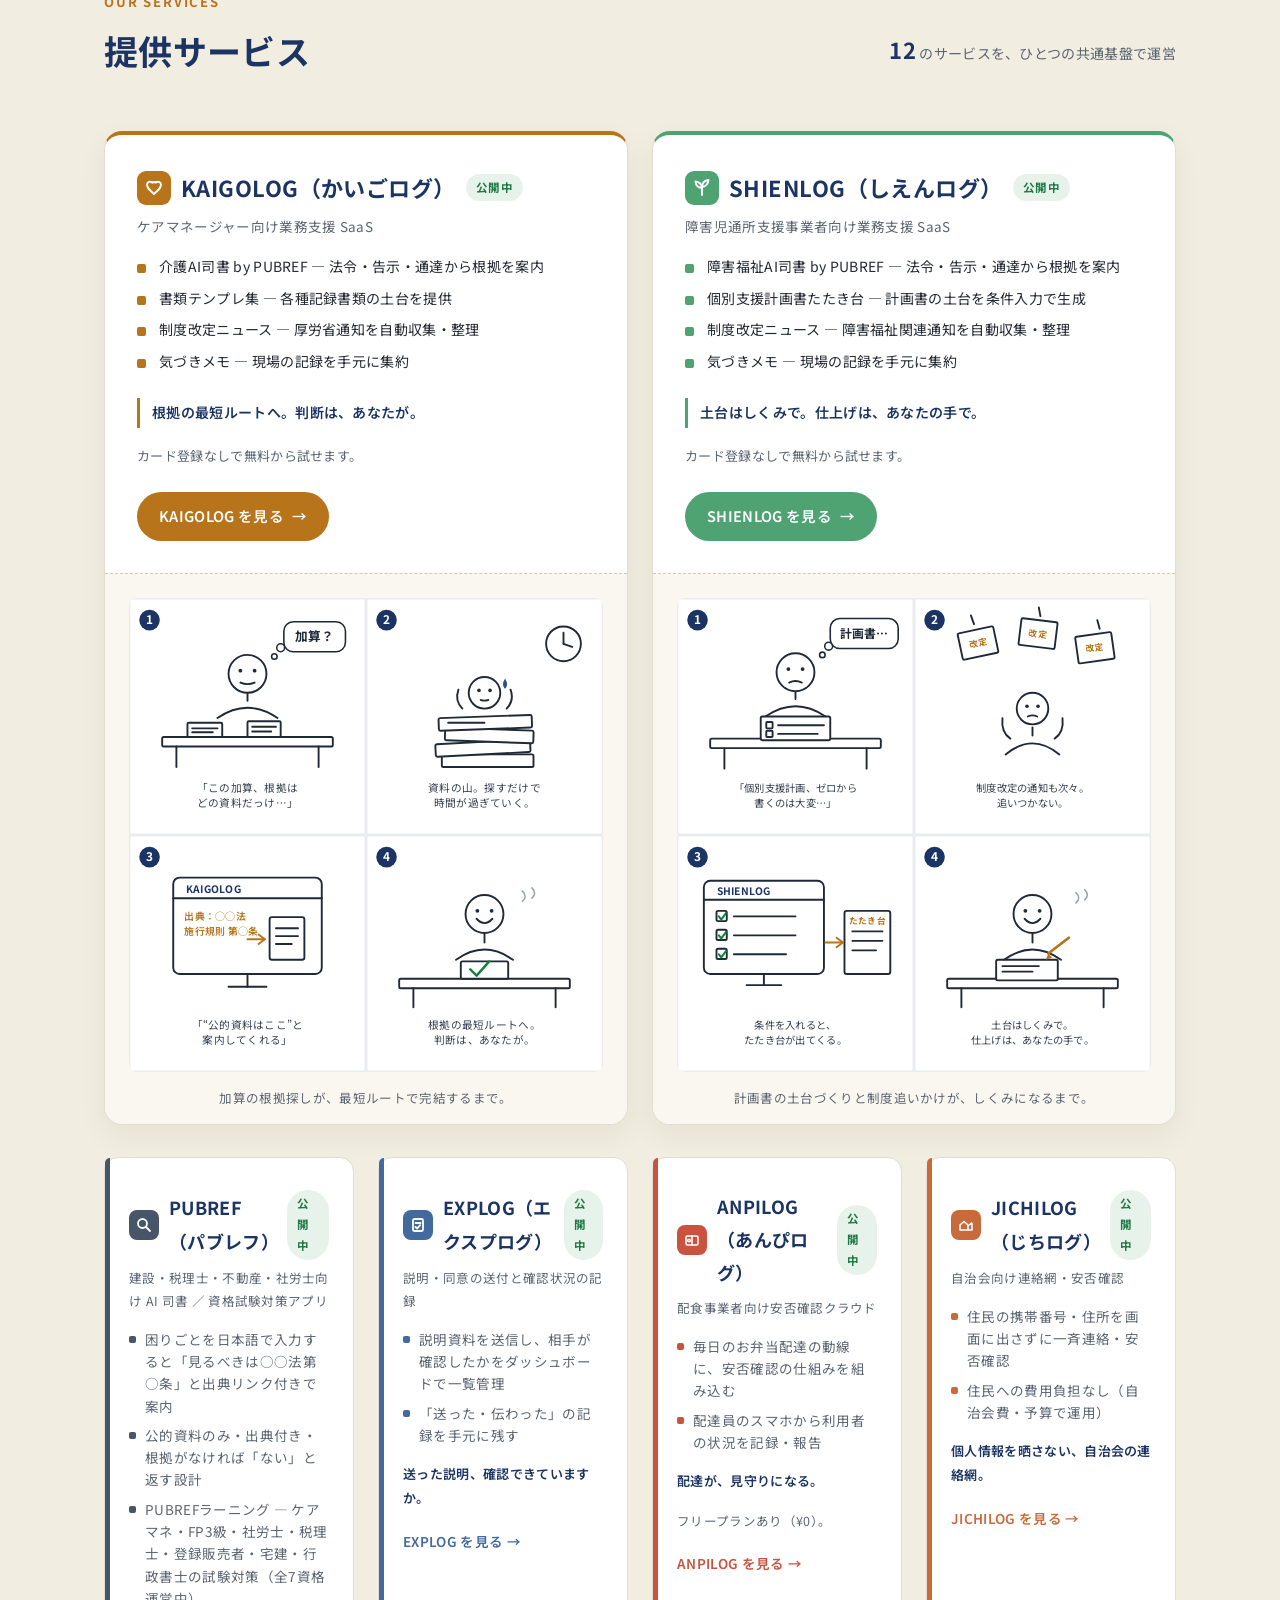
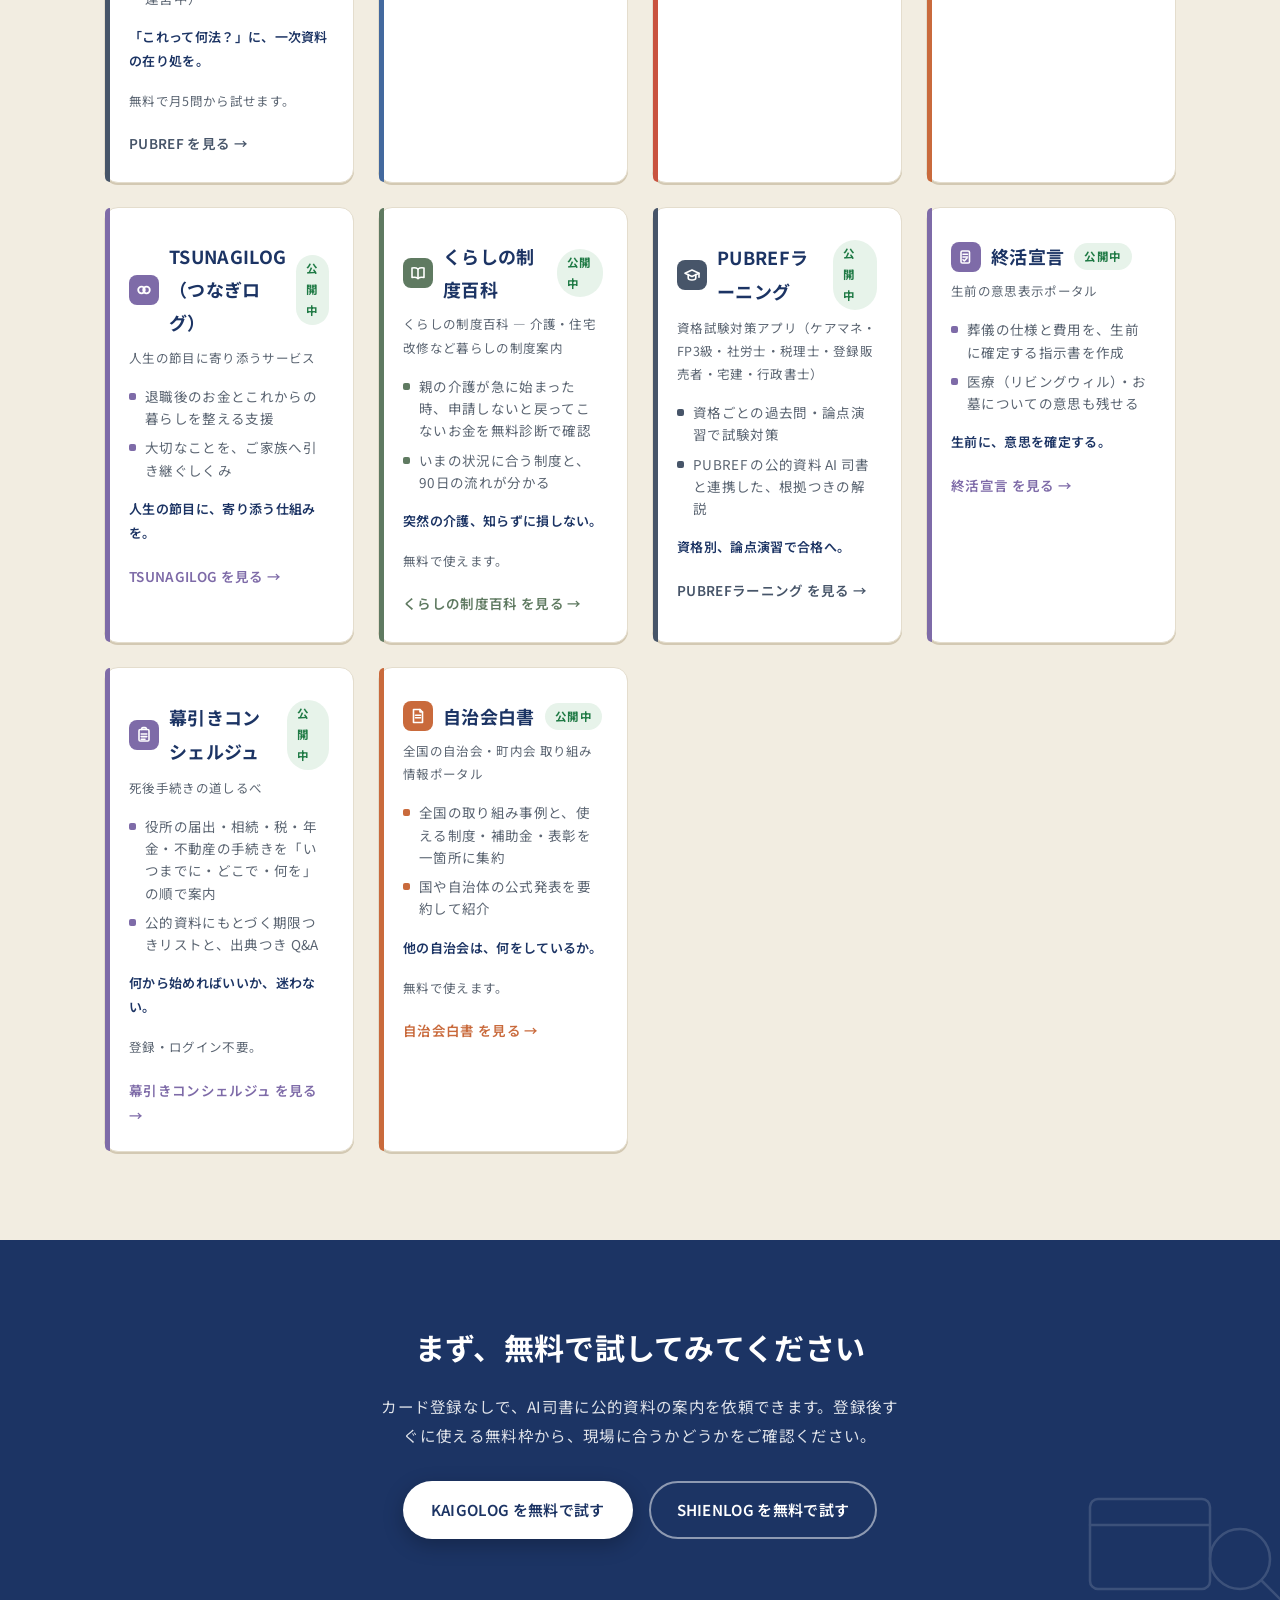
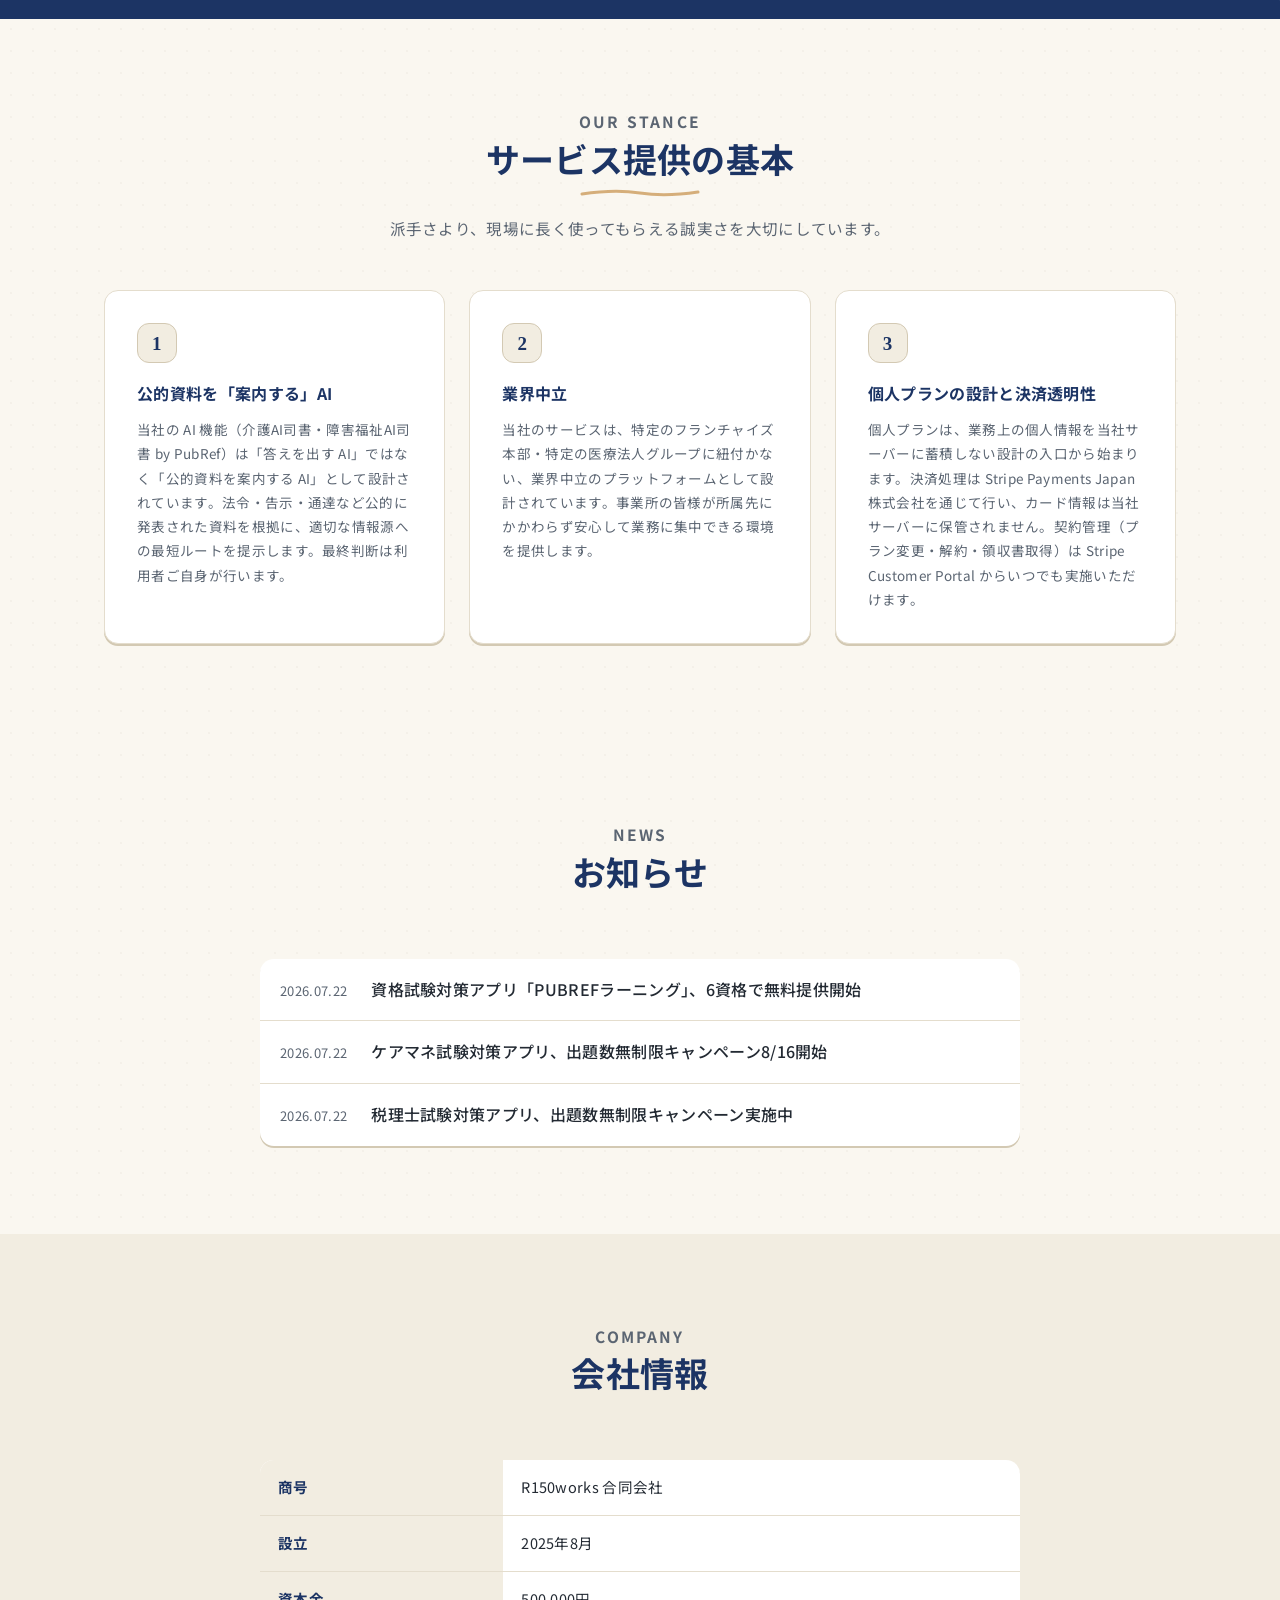
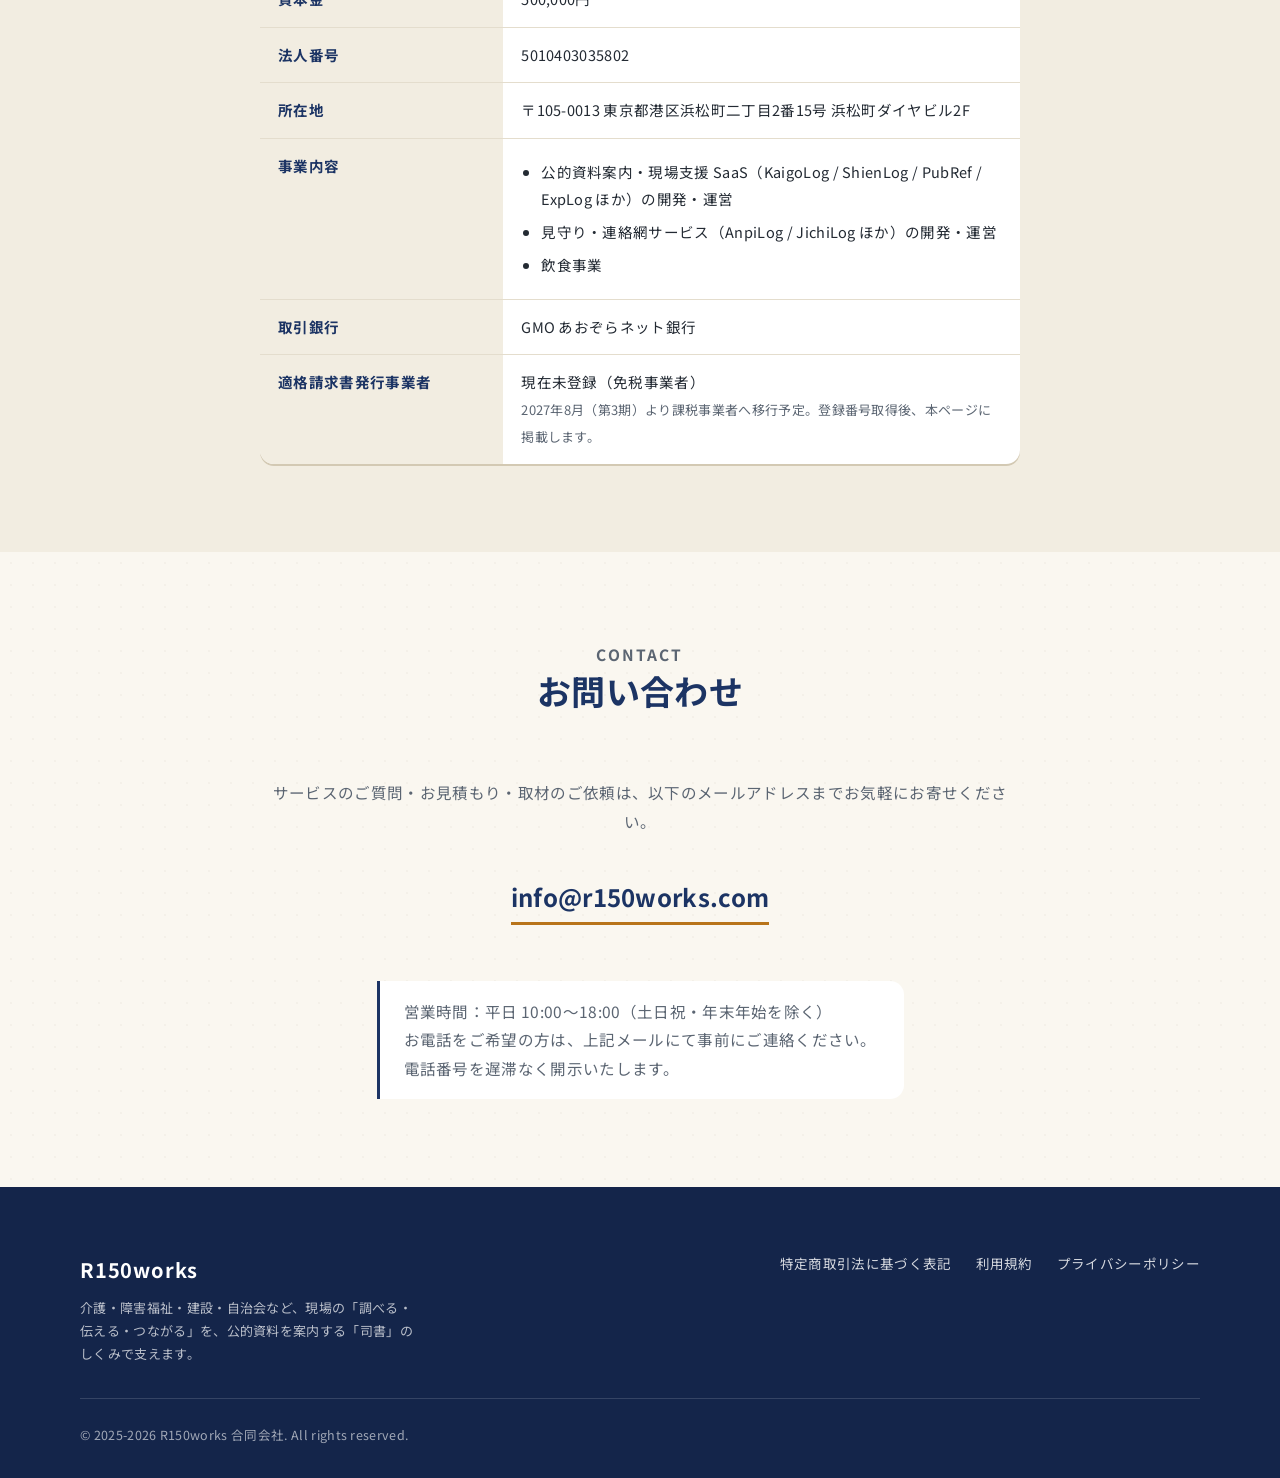
==== commit 76cd293f: "fix: ブランド表記統一(AnpiLog/ExpLog/PubRefラーニング→大文字表記)" ====
--- a/index.html
+++ b/index.html
@@ -869,7 +869,7 @@
     <article class="mini-card" style="--a: var(--explog);">
       <div class="mini-top">
         <span class="mini-badge" aria-hidden="true"><svg width="18" height="18" viewBox="0 0 18 18"><g stroke="#fff" stroke-width="1.8" fill="none" stroke-linecap="round" stroke-linejoin="round"><rect x="4" y="3" width="10" height="12" rx="1.5"/><line x1="6.5" y1="7" x2="11.5" y2="7"/><path d="M6.5 11 l1.6 1.6 l3 -3.4"/></g></svg></span>
-        <h3>ExpLog</h3>
+        <h3>EXPLOG（エクスプログ）</h3>
         <span class="status">公開中</span>
       </div>
       <p class="role">説明・同意の送付と確認状況の記録</p>
@@ -878,13 +878,13 @@
         <li>「送った・伝わった」の記録を手元に残す</li>
       </ul>
       <p class="mini-tag">送った説明、確認できていますか。</p>
-      <a href="https://explog.jp/" class="mini-link">ExpLog を見る →</a>
+      <a href="https://explog.jp/" class="mini-link">EXPLOG を見る →</a>
     </article>
 
     <article class="mini-card" style="--a: var(--anpi);">
       <div class="mini-top">
         <span class="mini-badge" aria-hidden="true"><svg width="18" height="18" viewBox="0 0 18 18"><g stroke="#fff" stroke-width="1.6" fill="none" stroke-linecap="round" stroke-linejoin="round"><rect x="3" y="5" width="12" height="9" rx="1.5"/><line x1="9" y1="5" x2="9" y2="14"/><circle cx="6" cy="9.5" r="1.3"/></g></svg></span>
-        <h3>AnpiLog</h3>
+        <h3>ANPILOG（あんぴログ）</h3>
         <span class="status">公開中</span>
       </div>
       <p class="role">配食事業者向け安否確認クラウド</p>
@@ -894,7 +894,7 @@
       </ul>
       <p class="mini-tag">配達が、見守りになる。</p>
       <p class="mini-note">フリープランあり（¥0）。</p>
-      <a href="https://anpilog.jp/" class="mini-link">AnpiLog を見る →</a>
+      <a href="https://anpilog.jp/" class="mini-link">ANPILOG を見る →</a>
     </article>
 
     <article class="mini-card" style="--a: var(--jichi);">
@@ -946,16 +946,16 @@
     <article class="mini-card" style="--a: var(--pubref);">
       <div class="mini-top">
         <span class="mini-badge" aria-hidden="true"><svg width="18" height="18" viewBox="0 0 18 18"><g stroke="#fff" stroke-width="1.6" fill="none" stroke-linecap="round" stroke-linejoin="round"><path d="M9 4 L16 7.2 L9 10.4 L2 7.2 Z"/><path d="M5.2 8.6 V12 C5.2 13 7 14 9 14 C11 14 12.8 13 12.8 12 V8.6"/><line x1="16" y1="7.2" x2="16" y2="11.2"/></g></svg></span>
-        <h3>PubRefラーニング</h3>
+        <h3>PUBREFラーニング</h3>
         <span class="status">公開中</span>
       </div>
       <p class="role">資格試験対策アプリ（ケアマネ・FP3級・社労士・税理士・登録販売者・宅建・行政書士）</p>
       <ul class="feat">
         <li>資格ごとの過去問・論点演習で試験対策</li>
-        <li>PubRef の公的資料 AI 司書と連携した、根拠つきの解説</li>
+        <li>PUBREF の公的資料 AI 司書と連携した、根拠つきの解説</li>
       </ul>
       <p class="mini-tag">資格別、論点演習で合格へ。</p>
-      <a href="https://pubref.jp/learning" class="mini-link">PubRefラーニング を見る →</a>
+      <a href="https://pubref.jp/learning" class="mini-link">PUBREFラーニング を見る →</a>
     </article>
 
     <article class="mini-card" style="--a: var(--tsunagi);">
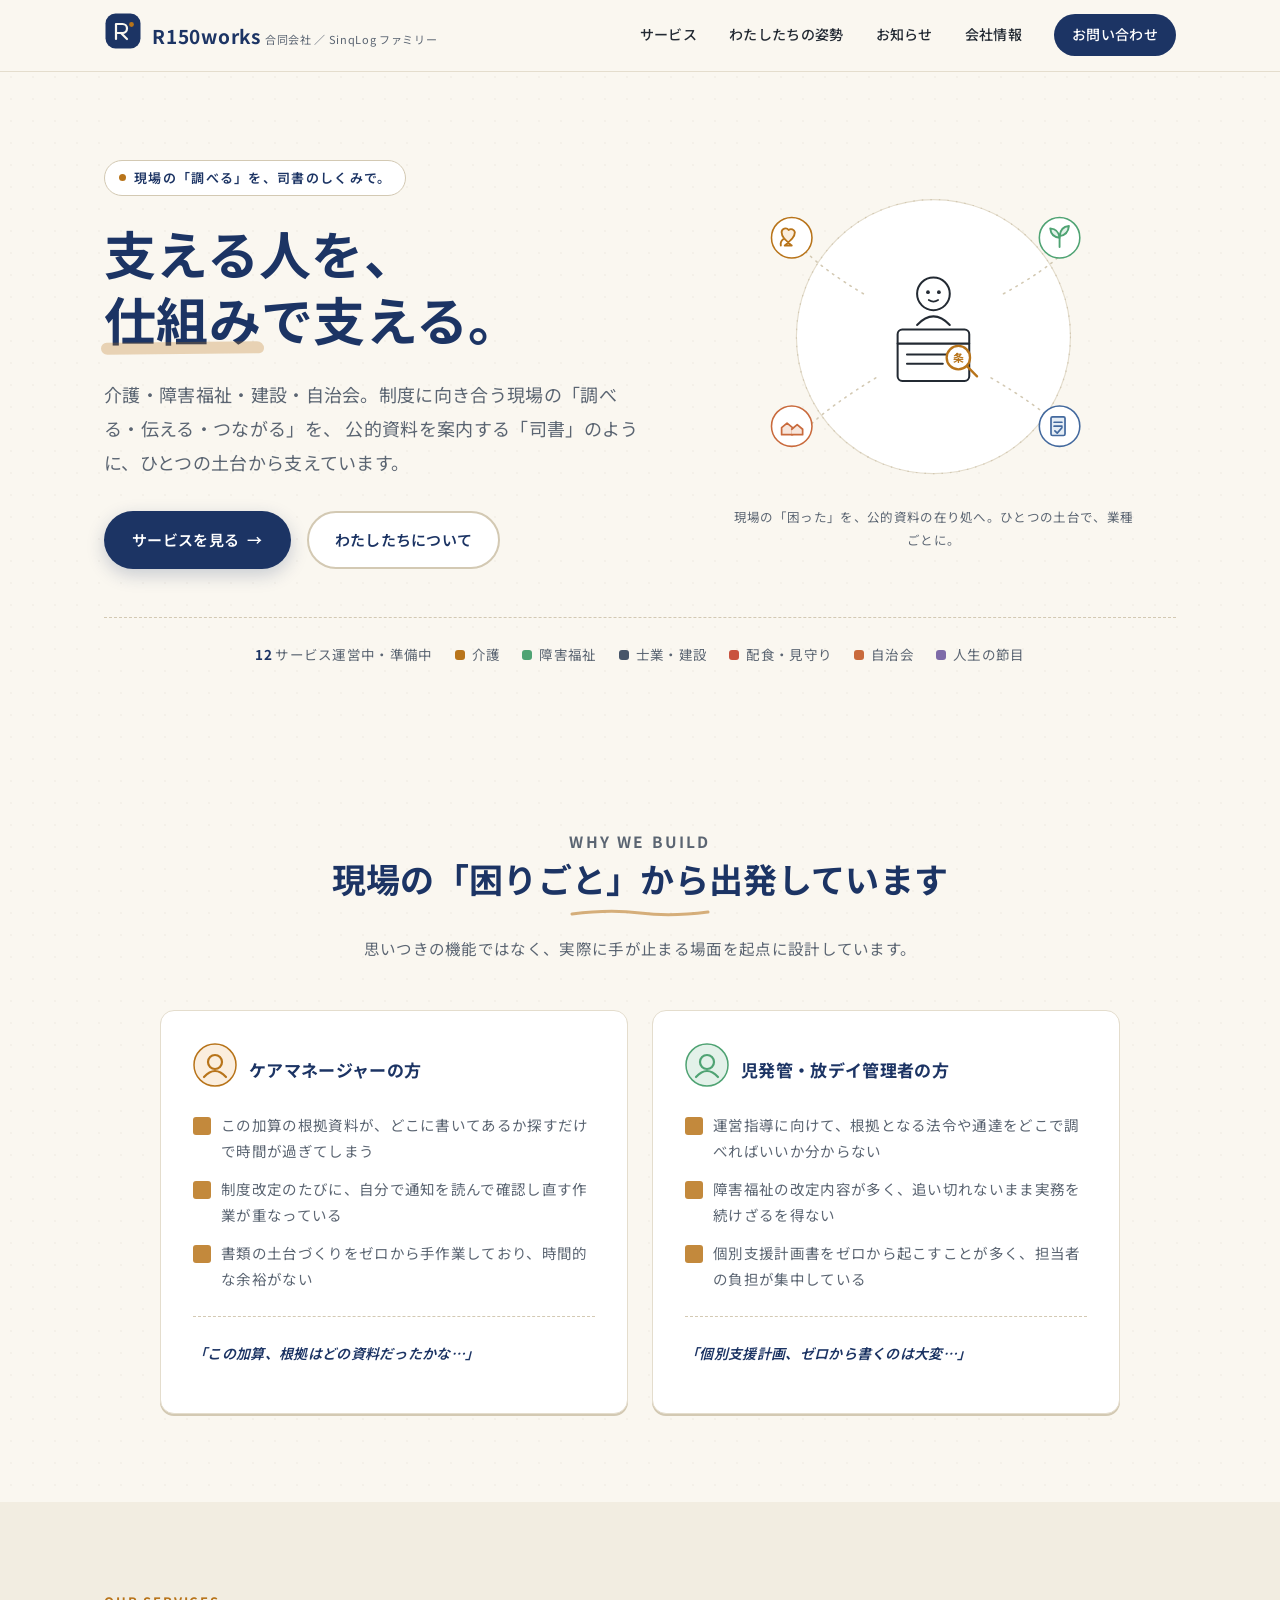
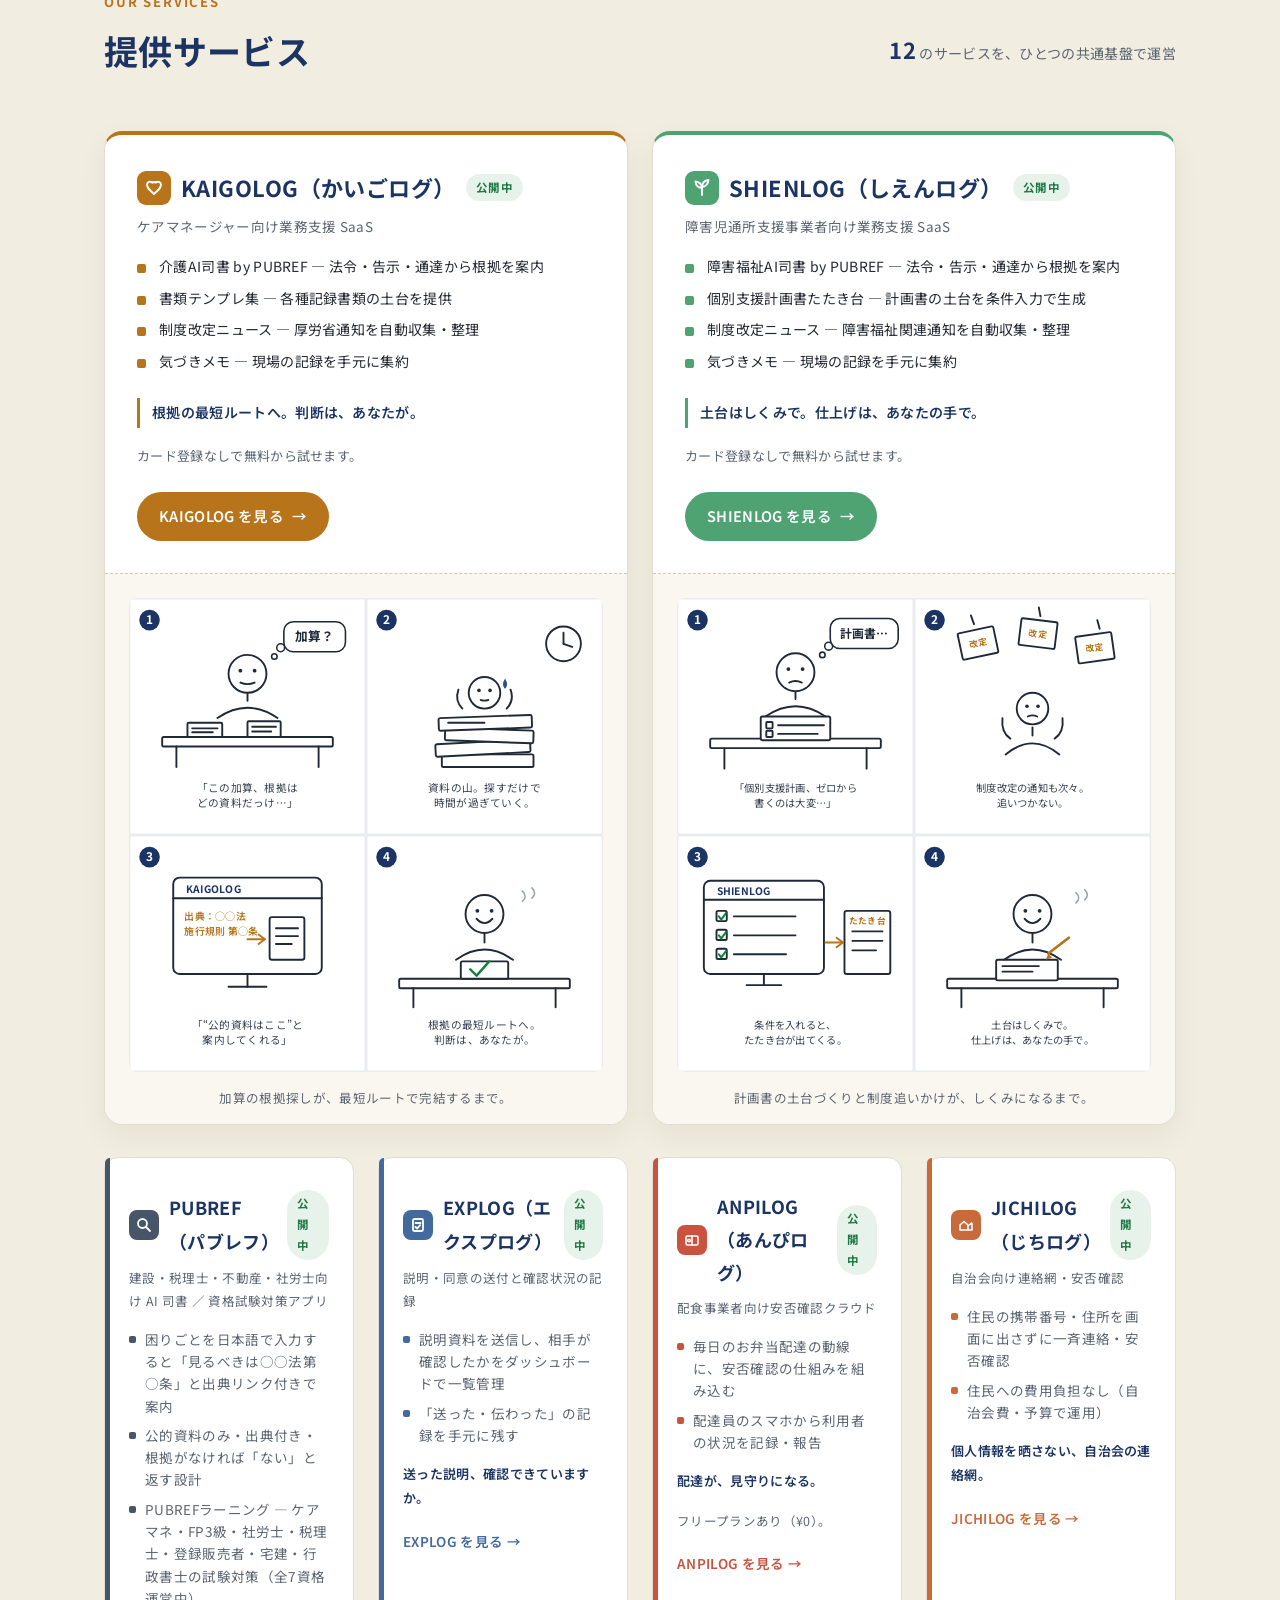
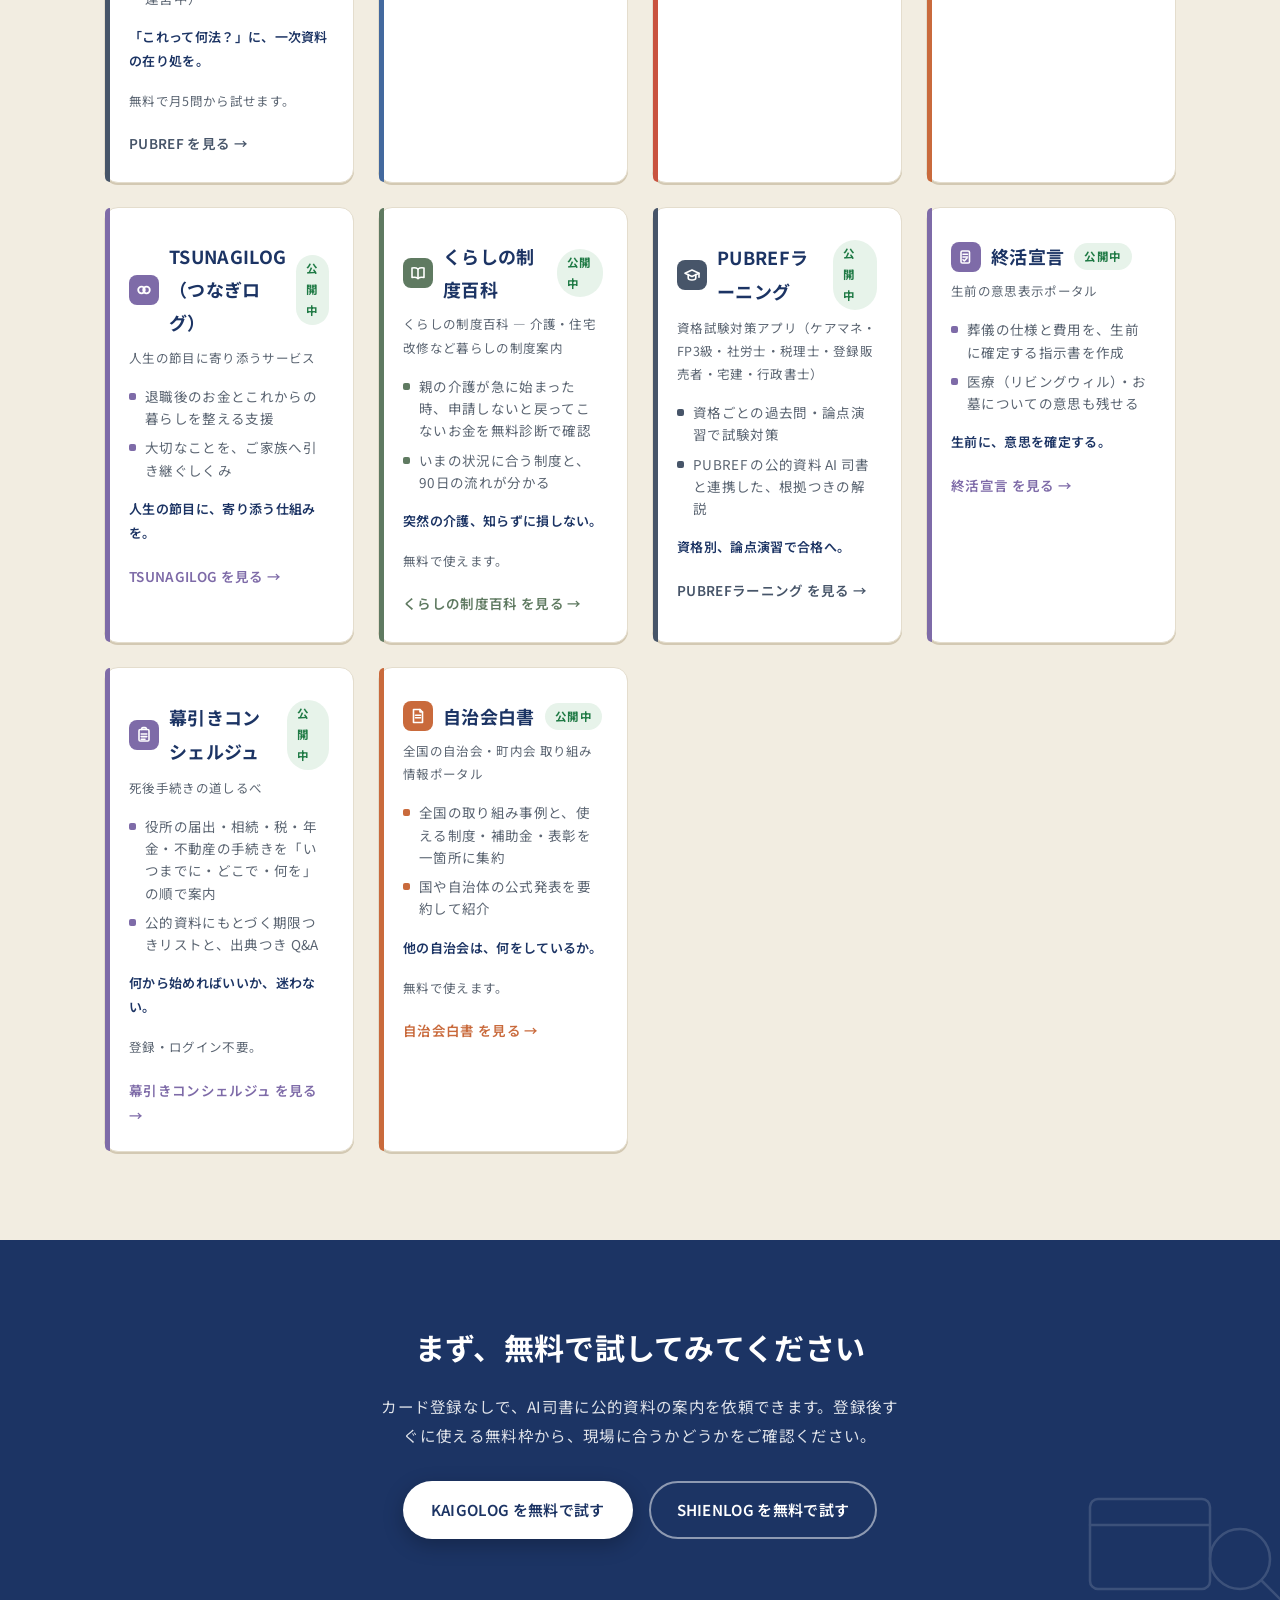
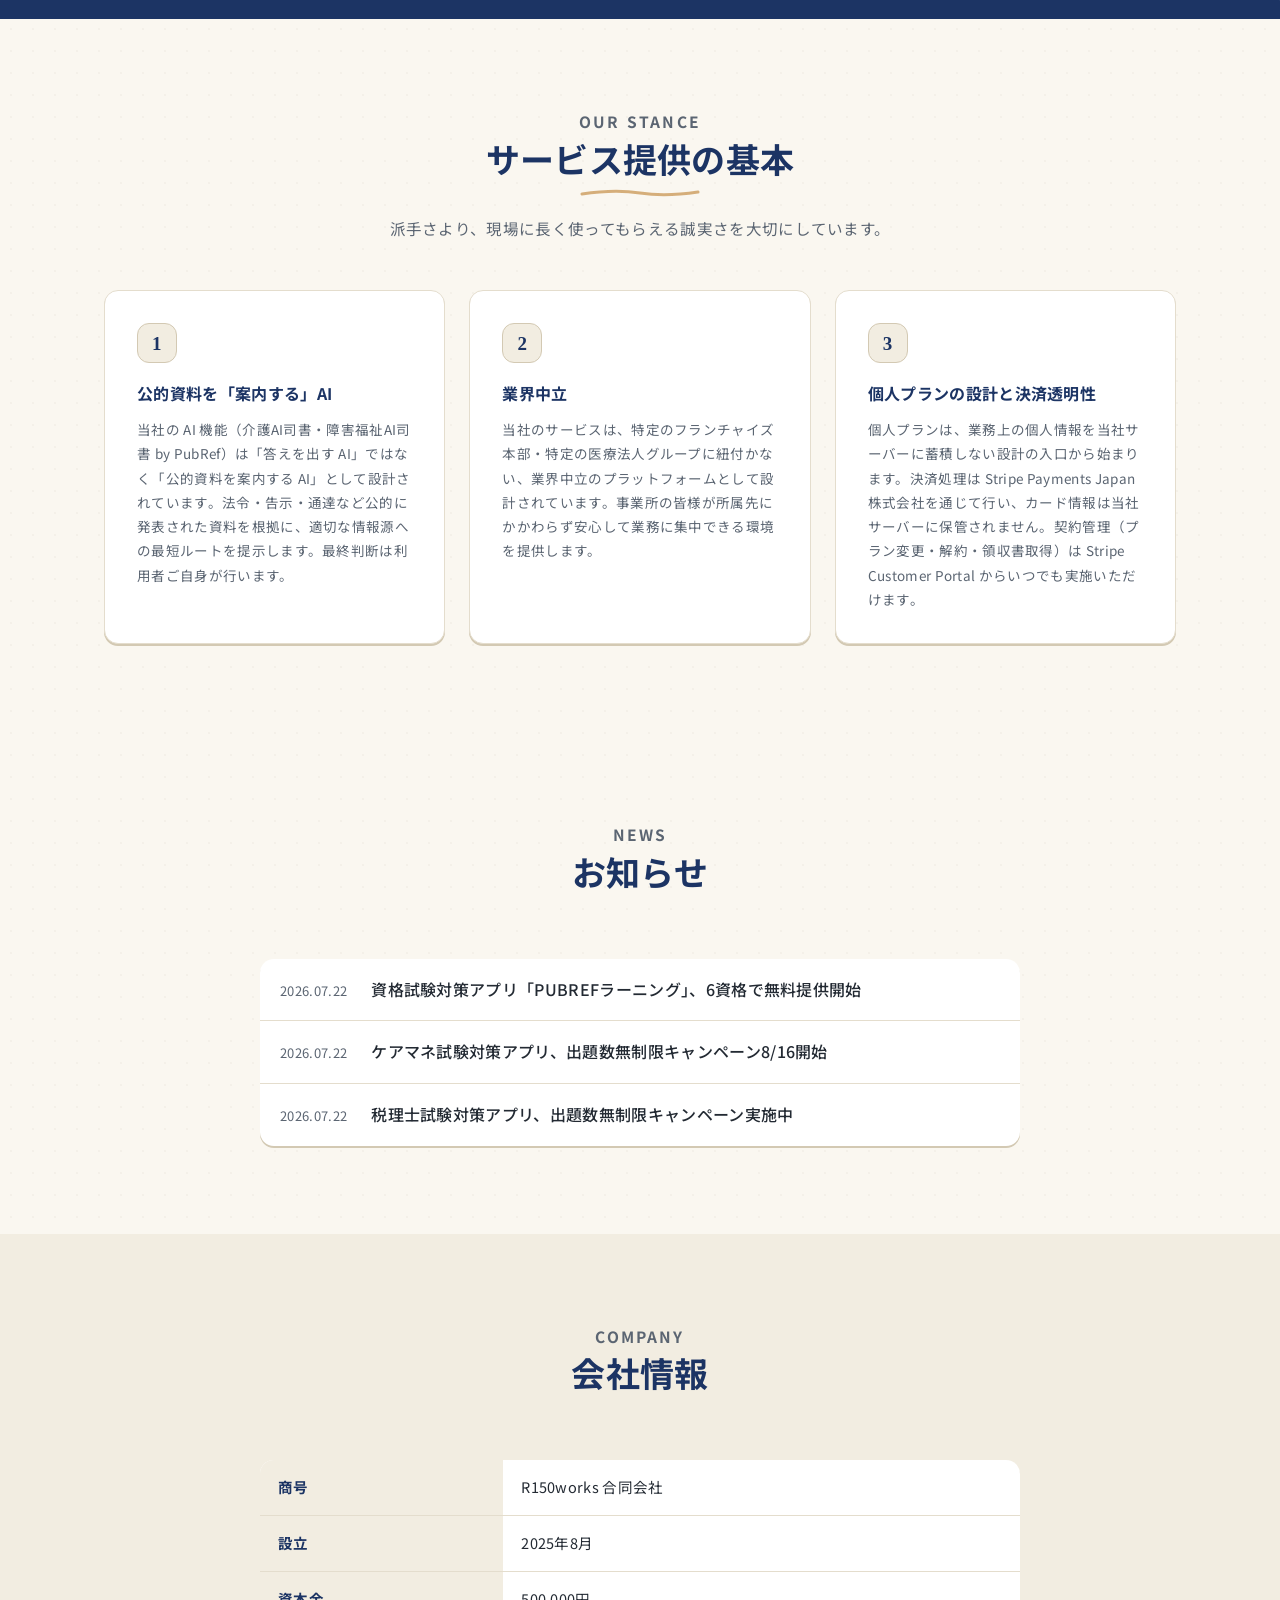
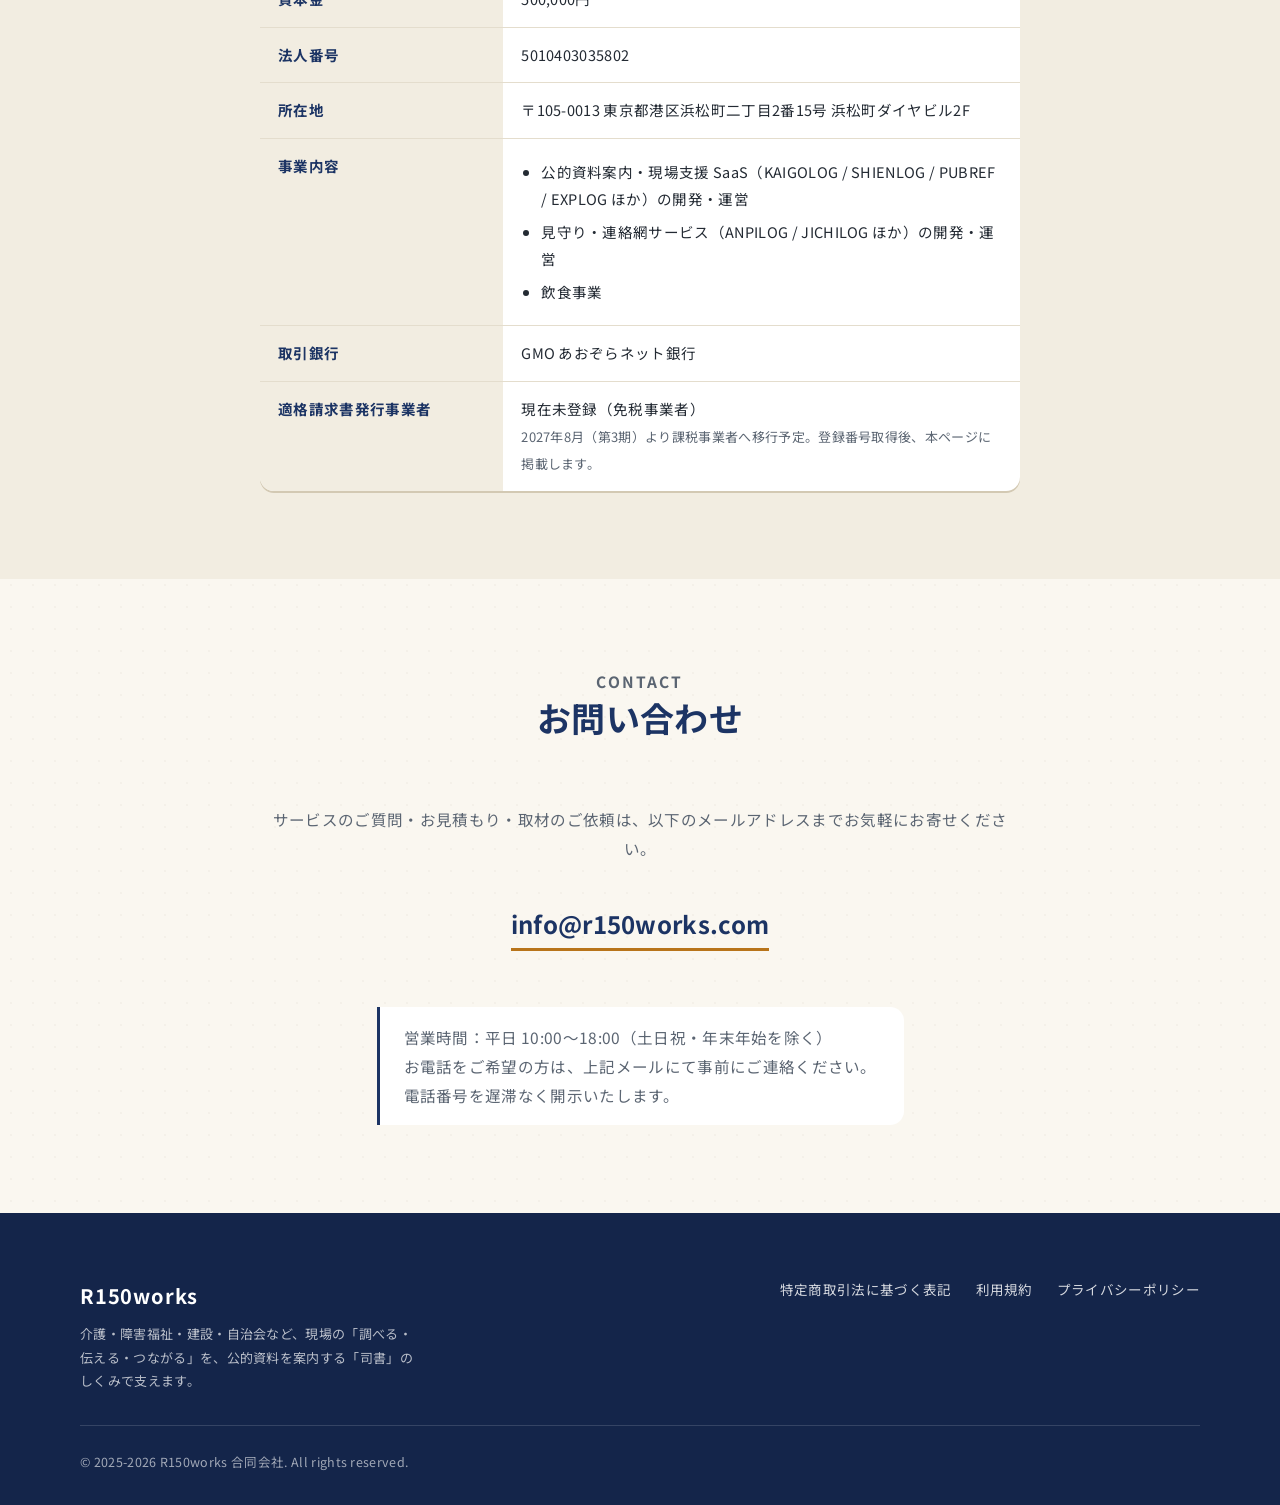
==== commit 529bbad1: "fix: 会社概要セクションのブランド表記統一" ====
--- a/index.html
+++ b/index.html
@@ -1085,8 +1085,8 @@
     <tr><th>所在地</th><td>〒105-0013 東京都港区浜松町二丁目2番15号 浜松町ダイヤビル2F</td></tr>
     <tr><th>事業内容</th><td>
       <ul>
-        <li>公的資料案内・現場支援 SaaS（KaigoLog / ShienLog / PubRef / ExpLog ほか）の開発・運営</li>
-        <li>見守り・連絡網サービス（AnpiLog / JichiLog ほか）の開発・運営</li>
+        <li>公的資料案内・現場支援 SaaS（KAIGOLOG / SHIENLOG / PUBREF / EXPLOG ほか）の開発・運営</li>
+        <li>見守り・連絡網サービス（ANPILOG / JICHILOG ほか）の開発・運営</li>
         <li>飲食事業</li>
       </ul>
     </td></tr>
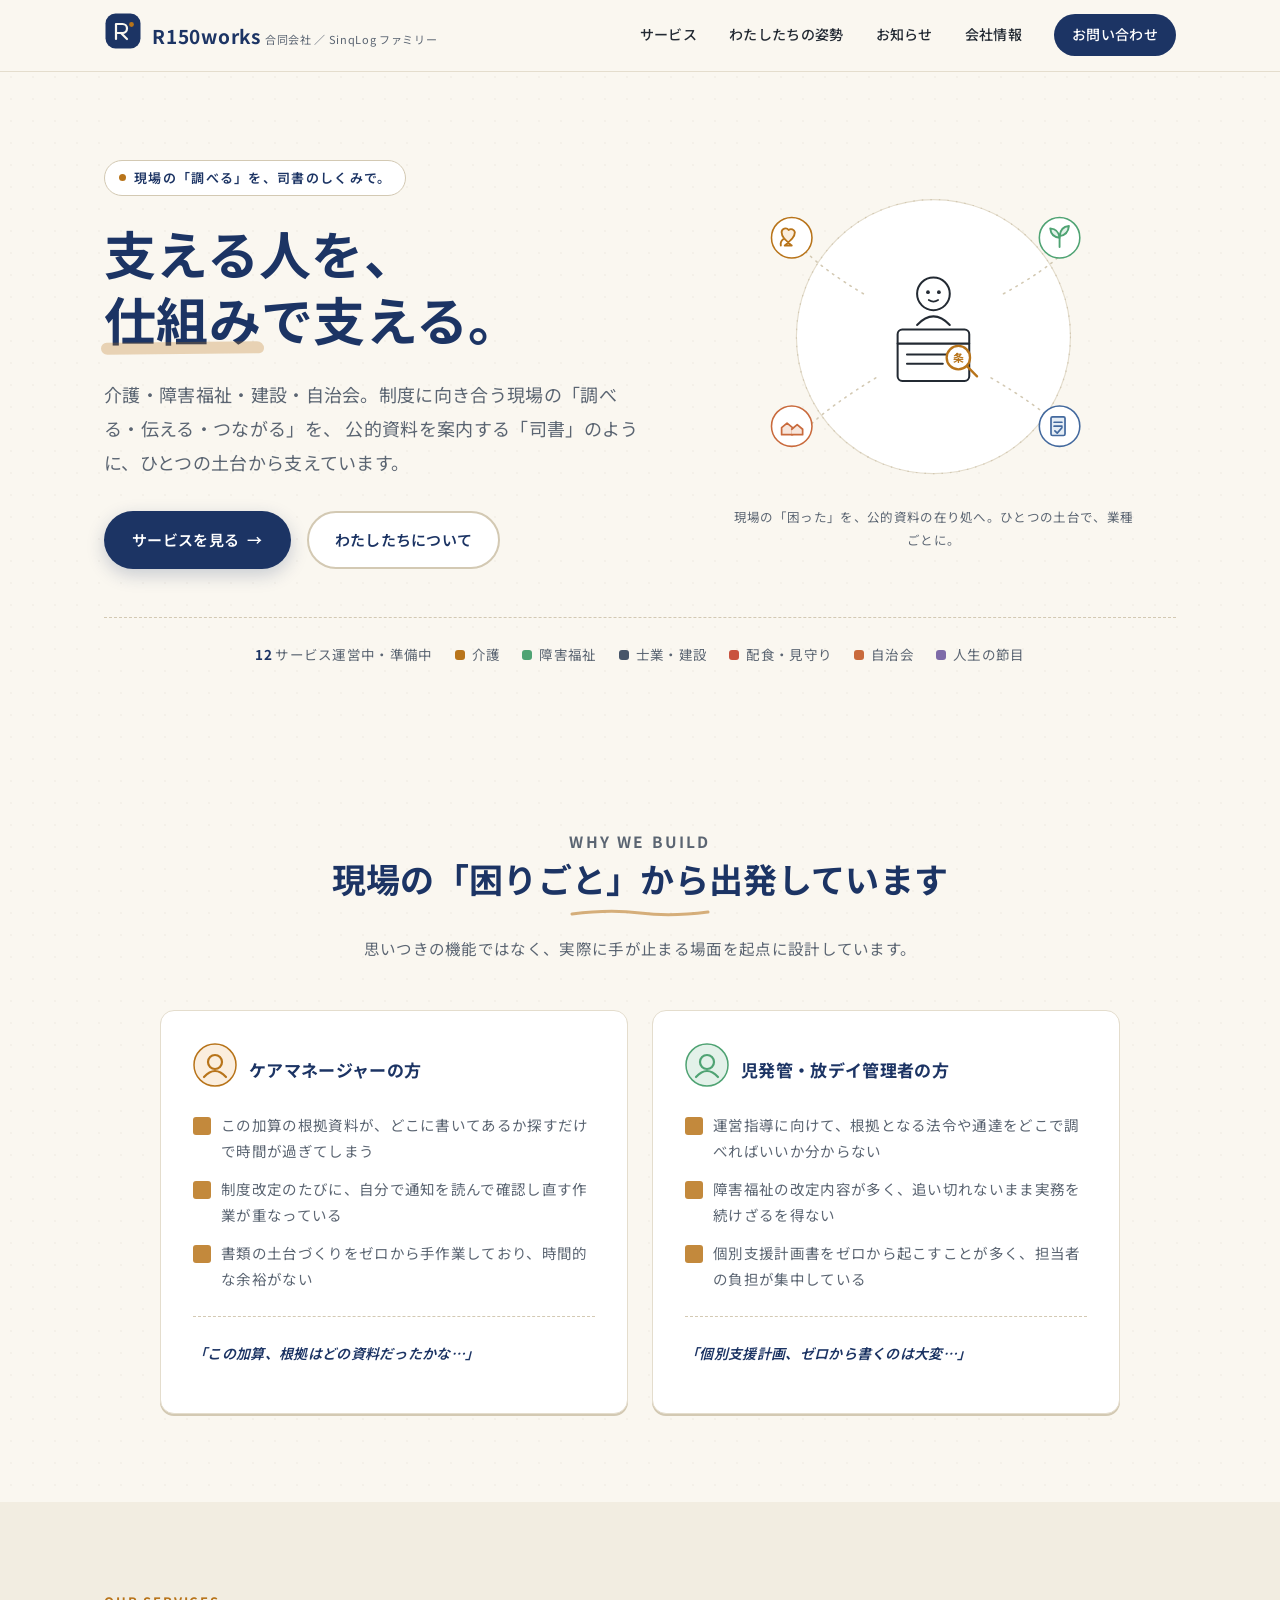
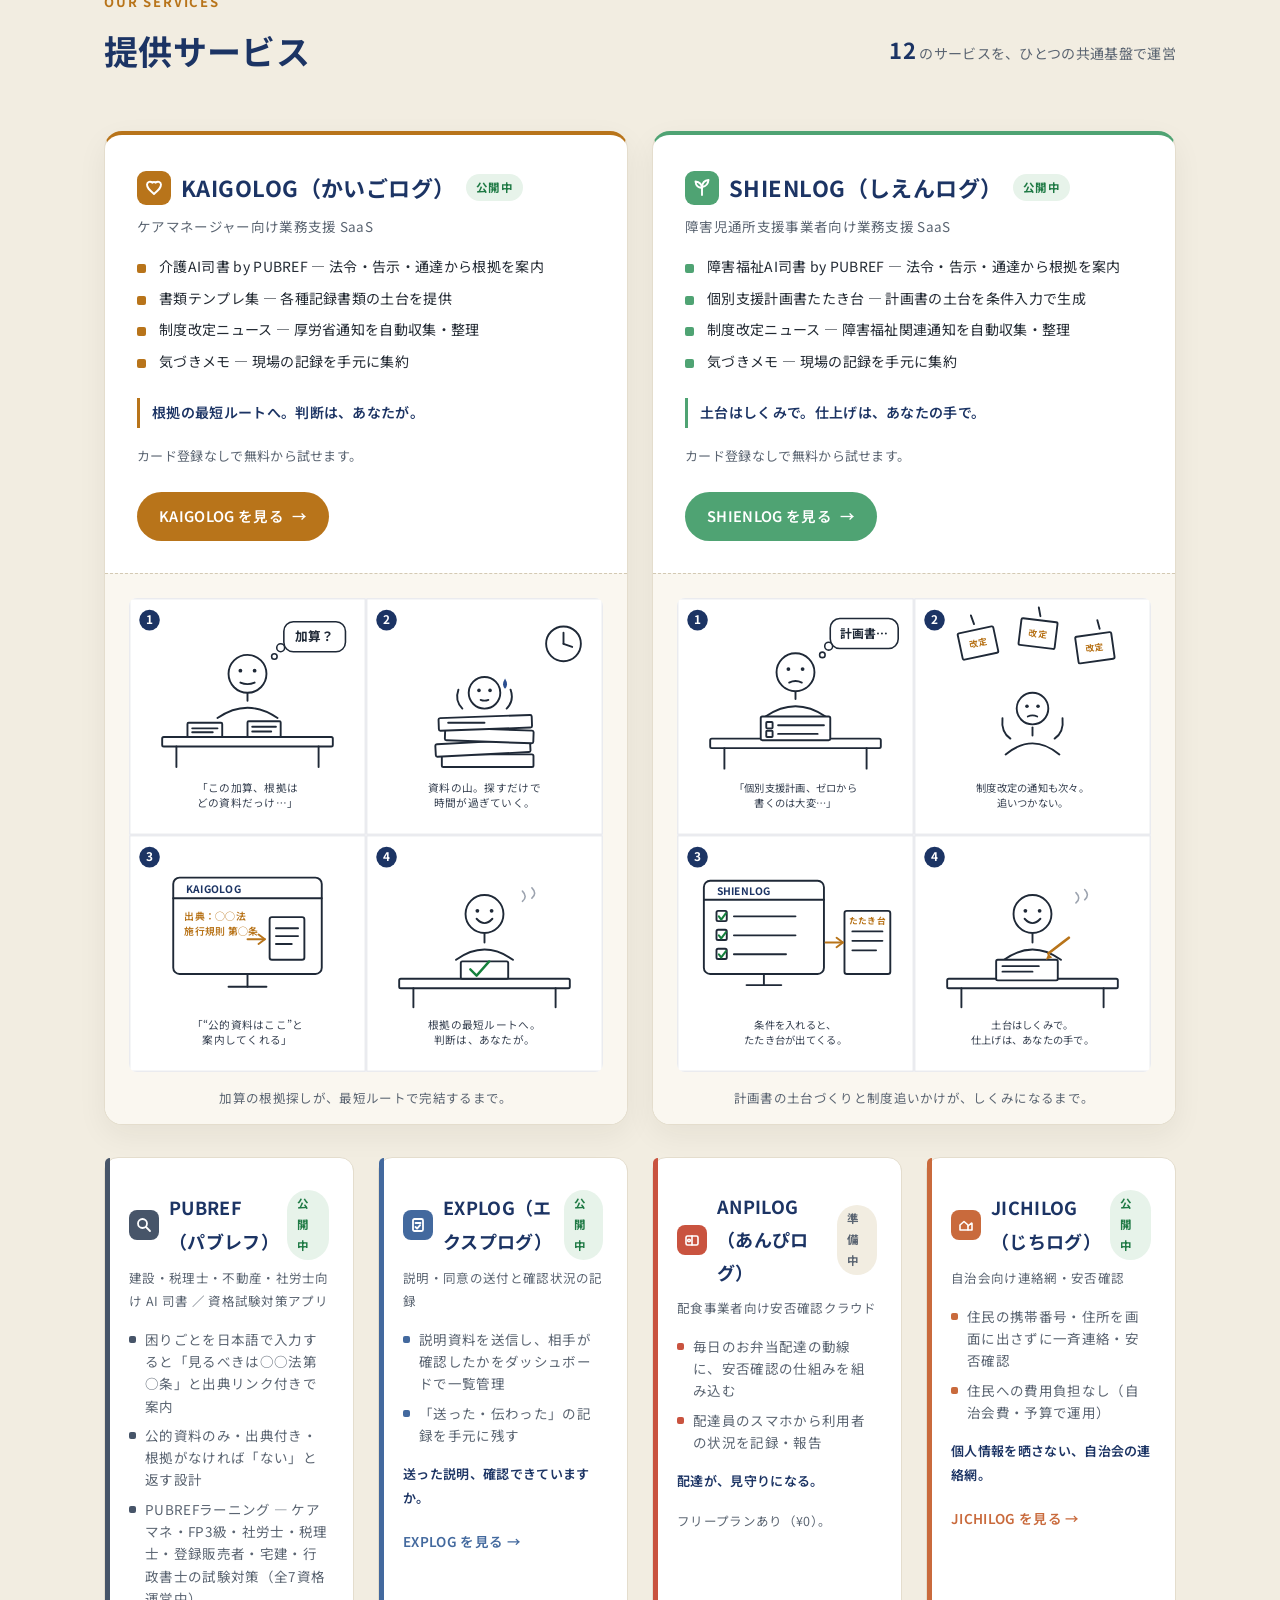
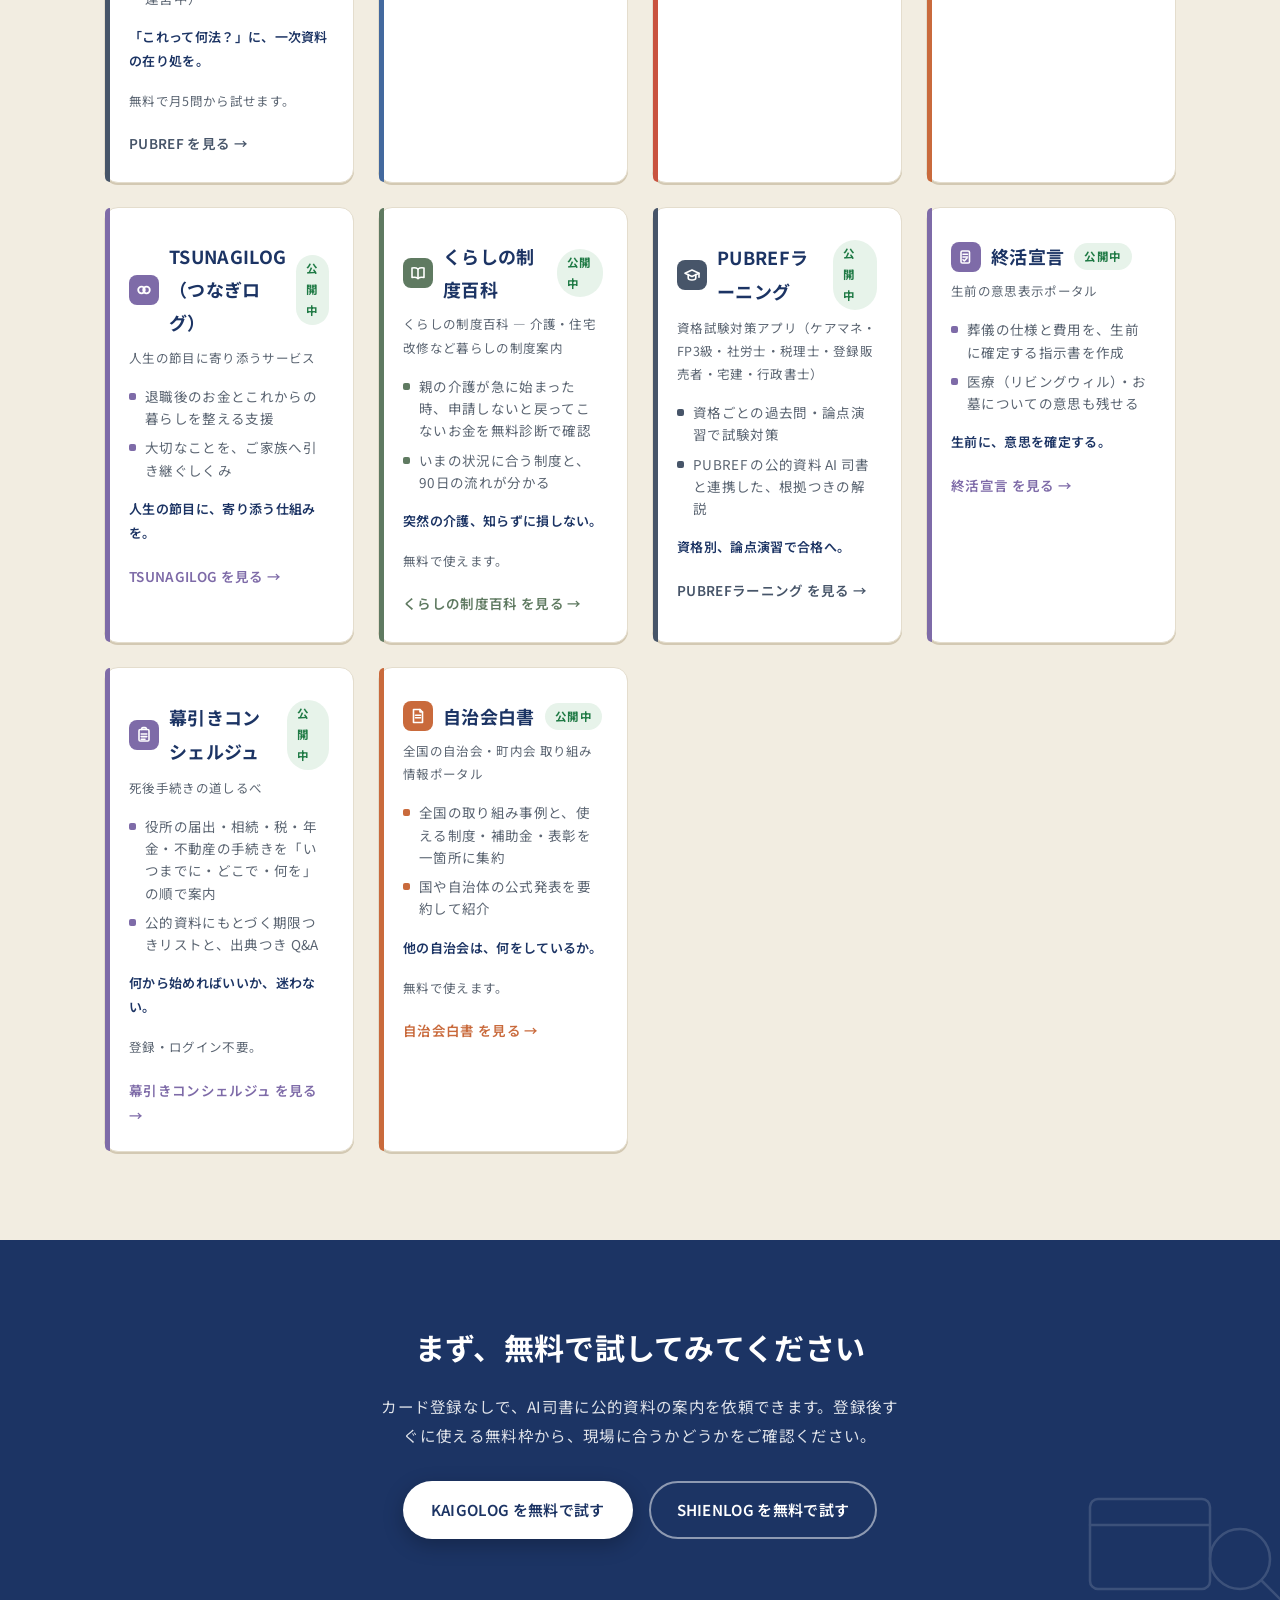
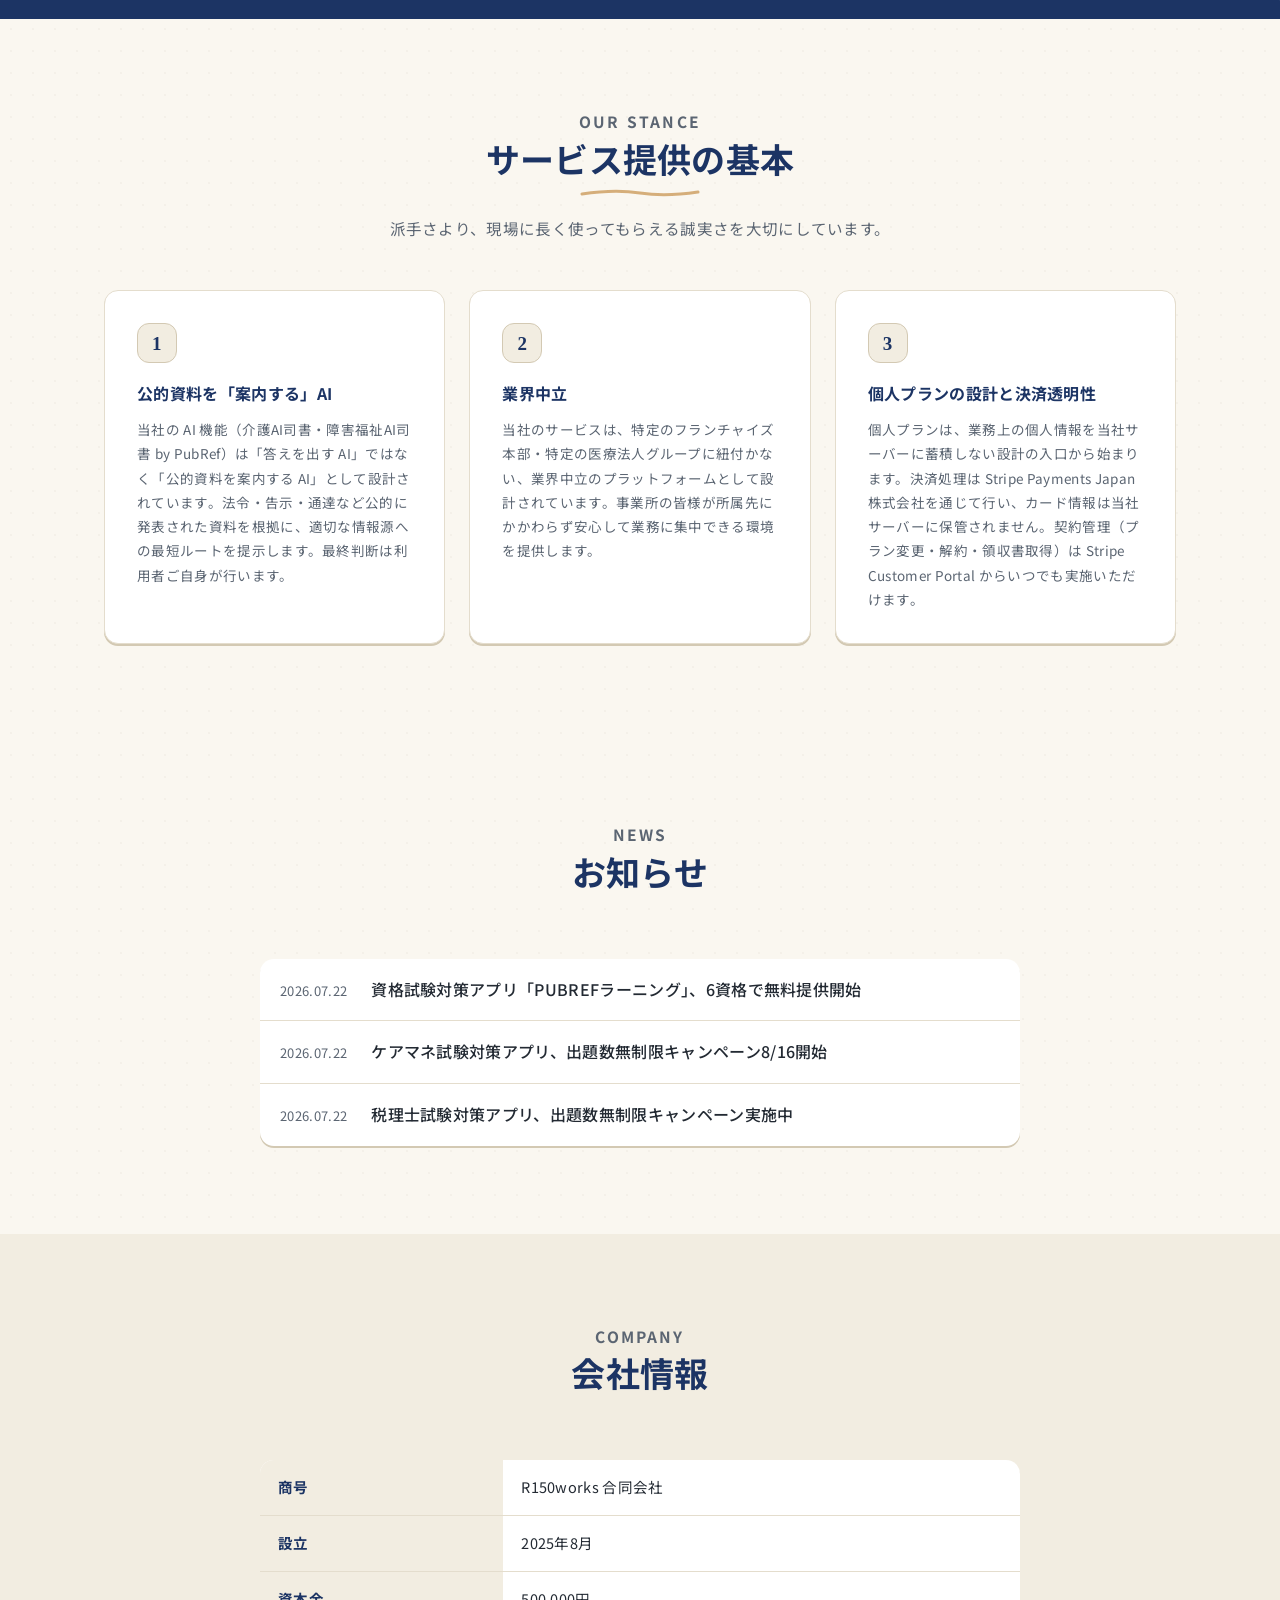
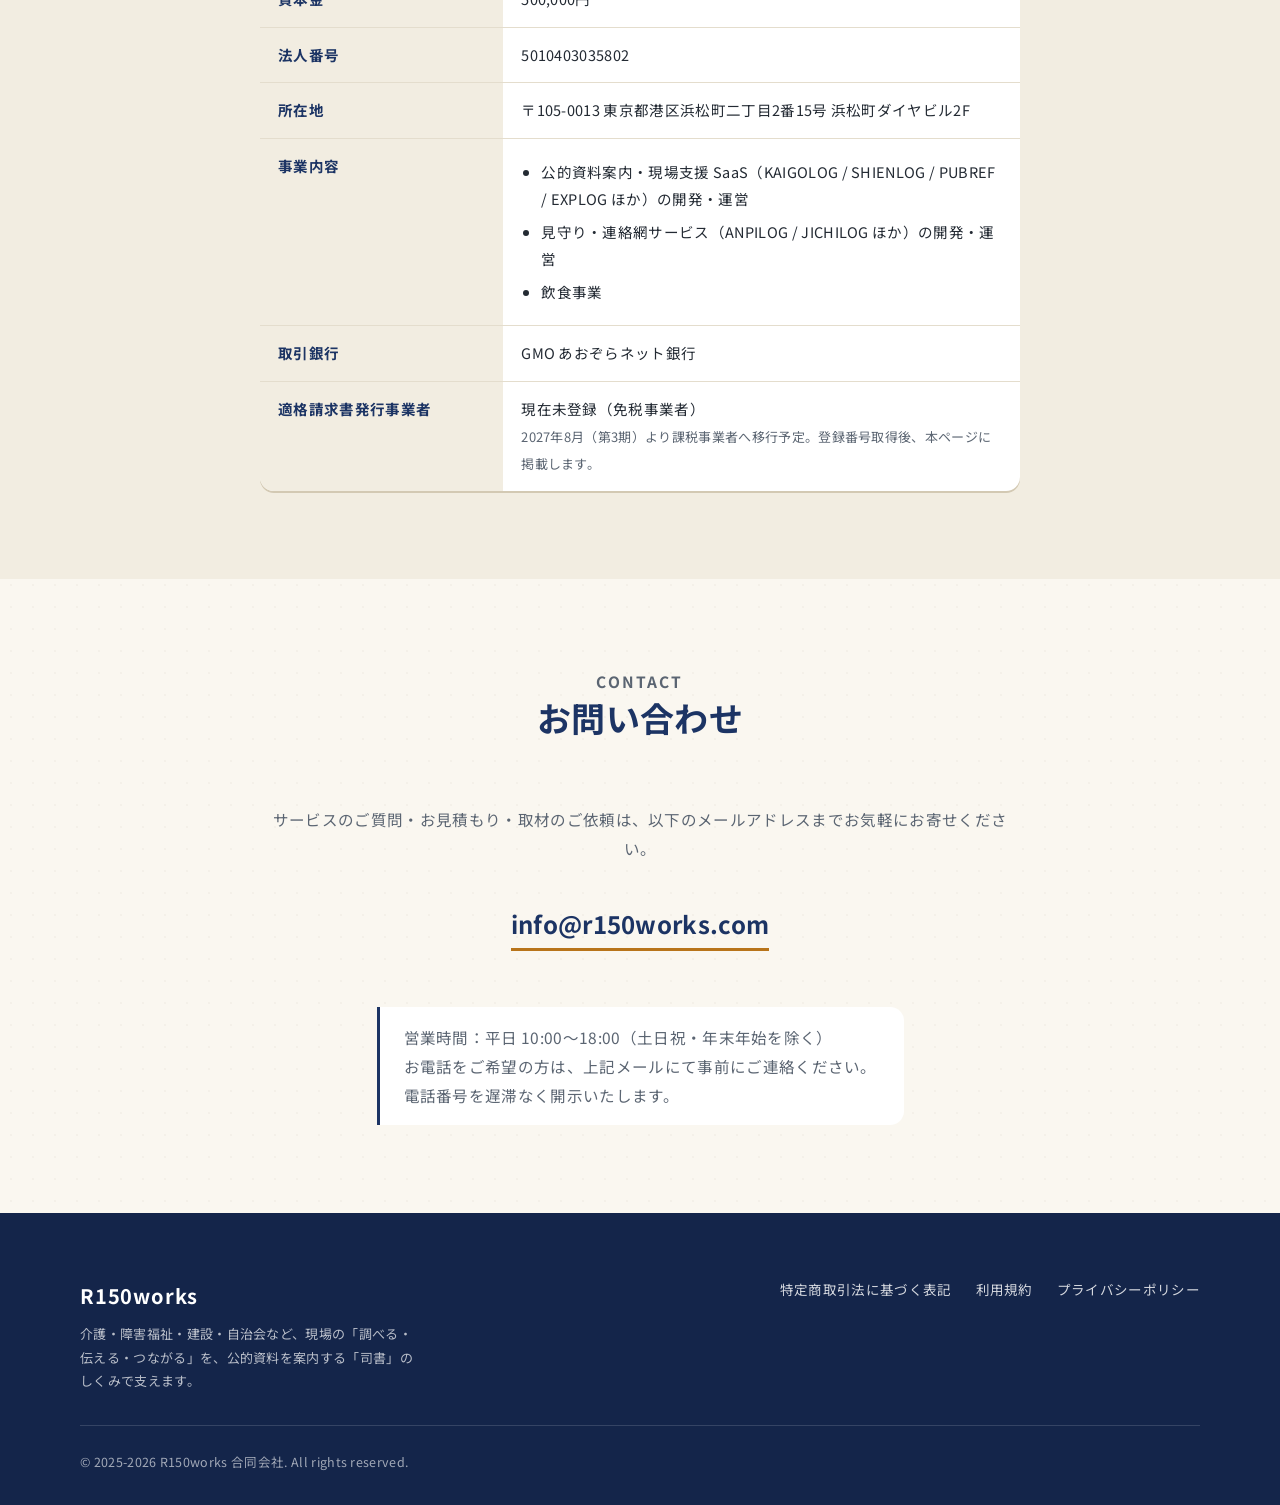
==== commit 57afaa19: "fix: ANPILOG のステータスを準備中にし、外部リンクを外す オーナー指示。掲載（カード・事業内容の記載）はそのまま残し、 サイトへの導線のみ削除。ステータスは既存の .status.soon" ====
--- a/index.html
+++ b/index.html
@@ -885,7 +885,7 @@
       <div class="mini-top">
         <span class="mini-badge" aria-hidden="true"><svg width="18" height="18" viewBox="0 0 18 18"><g stroke="#fff" stroke-width="1.6" fill="none" stroke-linecap="round" stroke-linejoin="round"><rect x="3" y="5" width="12" height="9" rx="1.5"/><line x1="9" y1="5" x2="9" y2="14"/><circle cx="6" cy="9.5" r="1.3"/></g></svg></span>
         <h3>ANPILOG（あんぴログ）</h3>
-        <span class="status">公開中</span>
+        <span class="status soon">準備中</span>
       </div>
       <p class="role">配食事業者向け安否確認クラウド</p>
       <ul class="feat">
@@ -894,7 +894,6 @@
       </ul>
       <p class="mini-tag">配達が、見守りになる。</p>
       <p class="mini-note">フリープランあり（¥0）。</p>
-      <a href="https://anpilog.jp/" class="mini-link">ANPILOG を見る →</a>
     </article>
 
     <article class="mini-card" style="--a: var(--jichi);">
